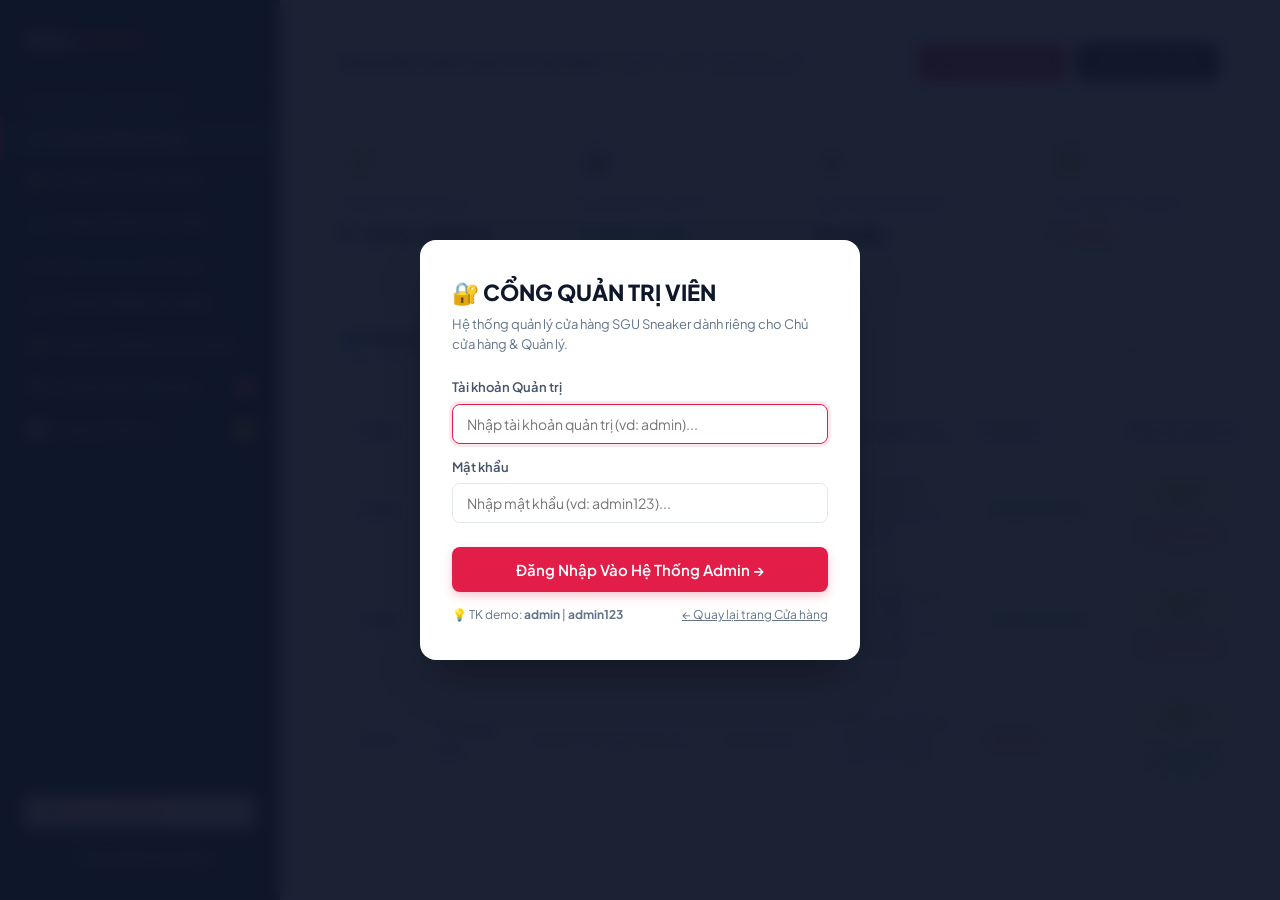
==== admin.html @ 07c2d57a "feat(category): add permanent delete category action and clean up test category data" ====
<!DOCTYPE html>
<html lang="vi">
<head>
    <meta charset="UTF-8">
    <meta name="viewport" content="width=device-width, initial-scale=1.0">
    <title>Admin SGU SNEAKER - Hệ Thống Quản Trị Cửa Hàng Toàn Diện</title>
    <!-- Google Fonts -->
    <link rel="preconnect" href="https://fonts.googleapis.com">
    <link rel="preconnect" href="https://fonts.gstatic.com" crossorigin>
    <link href="https://fonts.googleapis.com/css2?family=Plus+Jakarta+Sans:wght@400;500;600;700;800&display=swap" rel="stylesheet">
    <!-- STYLESHEETS DÙNG CHUNG & QUẢN TRỊ ADMIN -->
    <link rel="stylesheet" href="./assets/css/common.css">
    <link rel="stylesheet" href="./assets/css/admin.css">
</head>
<body>

    <div id="toast-container"></div>

    <!-- =========================================================
         MỤC I.1: TRANG ĐĂNG NHẬP ADMIN (KHÔNG DÙNG CHUNG VỚI KHÁCH)
         ========================================================= -->
    <div id="admin-login-screen">
        <div class="login-card">
            <h2>🔐 CỔNG QUẢN TRỊ VIÊN</h2>
            <p>Hệ thống quản lý cửa hàng SGU Sneaker dành riêng cho Chủ cửa hàng & Quản lý.</p>
            <div class="form-group">
                <label for="admin-user">Tài khoản Quản trị</label>
                <input type="text" id="admin-user" class="form-control" placeholder="Nhập tài khoản quản trị (vd: admin)..." autocomplete="username" onkeydown="if(event.key==='Enter') document.getElementById('admin-pass').focus()">
            </div>
            <div class="form-group">
                <label for="admin-pass">Mật khẩu</label>
                <input type="password" id="admin-pass" class="form-control" placeholder="Nhập mật khẩu (vd: admin123)..." autocomplete="current-password" onkeydown="if(event.key==='Enter') loginAdmin()">
            </div>
            <button class="btn btn-primary" style="width: 100%; padding: 13px; font-size: 15px; margin-top: 10px;" onclick="loginAdmin()">
                Đăng Nhập Vào Hệ Thống Admin →
            </button>
            <div style="margin-top: 14px; display: flex; justify-content: space-between; align-items: center; font-size: 12px; color: var(--gray);">
                <span>💡 TK demo: <strong>admin</strong> | <strong>admin123</strong></span>
                <a href="index.html" style="color: var(--gray); text-decoration: underline;">← Quay lại trang Cửa hàng</a>
            </div>
        </div>
    </div>

    <!-- BỐ CỤC CHÍNH DASHBOARD ADMIN -->
    <div class="admin-layout">
        <!-- SIDEBAR MENU: ĐẦY ĐỦ 7 CHỨC NĂNG QUẢN TRỊ -->
        <aside class="sidebar">
            <div>
                <div class="brand">SGU<span>ADMIN</span></div>

                <div class="menu-group-title">Danh Mục & Người Dùng</div>
                <div class="menu-item active" id="nav-users" onclick="switchAdminTab('tab-users', this)">
                    👥 1. Quản lý Khách hàng
                </div>
                <div class="menu-item" id="nav-cats" onclick="switchAdminTab('tab-cats', this)">
                    📂 2. Quản lý Loại sản phẩm
                </div>
                <div class="menu-item" id="nav-prods" onclick="switchAdminTab('tab-prods', this)">
                    👟 3. Quản lý Danh mục Giày
                </div>

                <div class="menu-group-title">Vận Hành, Kho & Đơn Hàng</div>
                <div class="menu-item" id="nav-imports" onclick="switchAdminTab('tab-imports', this)">
                    📥 4. Quản lý Nhập sản phẩm
                </div>
                <div class="menu-item" id="nav-pricing" onclick="switchAdminTab('tab-pricing', this)">
                    💰 5. Quản lý Giá bán & Lợi nhuận
                </div>
                <div class="menu-item" id="nav-orders" onclick="switchAdminTab('tab-orders', this)">
                    <span>📦 6. Quản lý Đơn đặt hàng</span>
                    <span class="sidebar-badge danger" id="sidebar-order-count">3</span>
                </div>
                <div class="menu-item" id="nav-inventory" onclick="switchAdminTab('tab-inventory', this)">
                    <span>📊 7. Quản lý Tồn kho</span>
                    <span class="sidebar-badge warning" id="sidebar-alert-count">2</span>
                </div>
            </div>

            <div style="padding: 0 24px;">
                <button class="btn btn-danger" style="width: 100%; margin-bottom: 10px;" onclick="logoutAdmin()">🚪 Đăng xuất Admin</button>
                <a href="index.html" class="btn btn-dark" style="display:block; text-align:center;">🌐 Xem Web Cửa Hàng</a>
            </div>
        </aside>

        <!-- MAIN CONTENT -->
        <main class="main-content">
            <div class="top-bar">
                <div>
                    <strong>Bảng điều khiển Quản trị Toàn diện</strong> | Quản trị viên: <span style="color: var(--primary); font-weight: 700;">Admin SGU</span>
                </div>
                <div style="display:flex; gap:10px;">
                    <a href="index.html" class="btn btn-primary">🛒 Trang Bán Hàng</a>
                    <button class="btn btn-dark" onclick="lockAdminScreen()">
                        🔒 Khóa màn hình
                    </button>
                </div>
            </div>

            <!-- BỘ THẺ KPI THỐNG KÊ NHANH (METRIC CARDS) - ĐỈNH CAO UI/UX ADMIN -->
            <div class="kpi-grid">
                <div class="kpi-card" onclick="switchAdminTab('tab-orders', document.getElementById('nav-orders'))" title="Bấm để xem danh sách Đơn đặt hàng">
                    <div class="kpi-icon revenue">💰</div>
                    <div class="kpi-title">Doanh Thu Dự Kiến</div>
                    <div class="kpi-val" id="kpi-revenue">42.500.000 ₫</div>
                </div>

                <div class="kpi-card" onclick="switchAdminTab('tab-orders', document.getElementById('nav-orders'))" title="Bấm để xem các đơn mới cần xử lý">
                    <div class="kpi-icon orders">📦</div>
                    <div class="kpi-title">Đơn Hàng Cần Xử Lý</div>
                    <div class="kpi-val" id="kpi-pending-orders" style="color:var(--info);">3 đơn mới</div>
                </div>

                <div class="kpi-card" onclick="switchAdminTab('tab-prods', document.getElementById('nav-prods'))" title="Bấm để xem danh mục sản phẩm">
                    <div class="kpi-icon products">👟</div>
                    <div class="kpi-title">Mẫu Giày Đang Bán</div>
                    <div class="kpi-val" id="kpi-total-prods">16 mẫu</div>
                </div>

                <div class="kpi-card" onclick="switchAdminTab('tab-inventory', document.getElementById('nav-inventory'))" title="Bấm để xem cảnh báo tồn kho">
                    <div class="kpi-icon alert">⚠️</div>
                    <div class="kpi-title">Cảnh Báo Tồn Kho</div>
                    <div class="kpi-val" id="kpi-low-stock" style="color:var(--danger);">2 mẫu</div>
                </div>
            </div>

            <!-- ================= MỤC I.2: QUẢN LÝ NGƯỜI DÙNG / KHÁCH HÀNG (0.75đ) ================= -->
            <div id="tab-users" class="admin-tab" style="display: block;">
                <div class="card-box">
                    <div class="card-header">
                        <div>
                            <h3>👥 Quản lý Người dùng / Khách hàng</h3>
                            <span style="font-size: 13px; color: var(--gray);">Hiển thị danh sách khách hàng, Reset mật khẩu và Khóa / Mở khóa tài khoản</span>
                        </div>
                        <div class="table-search-bar">
                            <input type="text" placeholder="🔍 Tìm tên, email, SĐT khách..." oninput="filterTableAsYouType(this, 'user-table-body')">
                        </div>
                    </div>
                    <table>
                        <thead>
                            <tr>
                                <th>Mã KH</th>
                                <th>Họ và tên</th>
                                <th>Email / Tài khoản</th>
                                <th>Số điện thoại</th>
                                <th>Địa chỉ giao hàng</th>
                                <th>Trạng thái</th>
                                <th>Thao tác quản trị</th>
                            </tr>
                        </thead>
                        <tbody id="user-table-body">
                            <tr>
                                <td><strong>KH001</strong></td>
                                <td><strong>Nguyễn Văn A</strong></td>
                                <td>nguyenvana@gmail.com</td>
                                <td>0909123456</td>
                                <td>273 An Dương Vương, Q.5, TP.HCM</td>
                                <td><span class="badge badge-active" id="badge-kh1">Đang hoạt động</span></td>
                                <td>
                                    <button class="btn btn-warning" onclick="resetUserPassword('Nguyễn Văn A')">🔑 Reset Pass</button>
                                    <button class="btn btn-danger" id="btn-lock-kh1" onclick="toggleLock('kh1', 'Nguyễn Văn A')">🔒 Khóa TK</button>
                                </td>
                            </tr>
                            <tr>
                                <td><strong>KH002</strong></td>
                                <td><strong>Trần Thị Bích</strong></td>
                                <td>tranthibich@gmail.com</td>
                                <td>0918222333</td>
                                <td>120 Nguyễn Huệ, Q.1, TP.HCM</td>
                                <td><span class="badge badge-active" id="badge-kh2">Đang hoạt động</span></td>
                                <td>
                                    <button class="btn btn-warning" onclick="resetUserPassword('Trần Thị Bích')">🔑 Reset Pass</button>
                                    <button class="btn btn-danger" id="btn-lock-kh2" onclick="toggleLock('kh2', 'Trần Thị Bích')">🔒 Khóa TK</button>
                                </td>
                            </tr>
                            <tr>
                                <td><strong>KH003</strong></td>
                                <td><strong>Lê Hoàng Nam</strong></td>
                                <td>lehoangnam@gmail.com</td>
                                <td>0987654321</td>
                                <td>45 Lê Lợi, Q.Gò Vấp, TP.HCM</td>
                                <td><span class="badge badge-locked" id="badge-kh3">Đã khóa</span></td>
                                <td>
                                    <button class="btn btn-warning" onclick="resetUserPassword('Lê Hoàng Nam')">🔑 Reset Pass</button>
                                    <button class="btn btn-success" id="btn-lock-kh3" onclick="toggleLock('kh3', 'Lê Hoàng Nam')">🔓 Mở khóa TK</button>
                                </td>
                            </tr>
                        </tbody>
                    </table>
                </div>
            </div>

            <!-- ================= MỤC I.3: QUẢN LÝ LOẠI SẢN PHẨM (0.5đ) ================= -->
            <div id="tab-cats" class="admin-tab" style="display: none;">
                <div class="card-box">
                    <div class="card-header">
                        <h3>📂 Quản lý Loại sản phẩm (Thêm, Sửa, Xóa / Ẩn)</h3>
                    </div>

                    <div style="display: grid; grid-template-columns: 1fr 2fr auto; gap: 14px; background: #f8fafc; padding: 18px; border-radius: var(--radius-sm); margin-bottom: 24px; align-items: end;">
                        <div>
                            <label style="font-size: 13px; font-weight: 600;">Mã loại giày *</label>
                            <input type="text" id="cat-code" class="form-control" placeholder="Nhập mã loại...">
                        </div>
                        <div>
                            <label style="font-size: 13px; font-weight: 600;">Tên loại giày *</label>
                            <input type="text" id="cat-name" class="form-control" placeholder="Nhập tên loại sản phẩm...">
                        </div>
                        <div style="display: flex; gap: 8px;">
                            <button id="btn-save-cat" class="btn btn-primary" style="padding: 11px 22px;" onclick="saveCategory()">+ Lưu Loại Giày</button>
                            <button id="btn-cancel-cat" class="btn btn-danger" style="padding: 11px 16px; display: none;" onclick="cancelCategoryEdit()">Hủy</button>
                        </div>
                    </div>

                    <div style="margin-bottom: 14px;">
                        <input type="text" placeholder="🔍 Tìm kiếm loại giày..." oninput="filterTableAsYouType(this, 'cat-table-body')" class="form-control" style="max-width: 320px;">
                    </div>

                    <table>
                        <thead>
                            <tr>
                                <th>Mã loại</th>
                                <th>Tên loại giày</th>
                                <th>Số lượng mẫu</th>
                                <th>Trạng thái</th>
                                <th>Hành động</th>
                            </tr>
                        </thead>
                        <tbody id="cat-table-body">
                            <tr>
                                <td><strong>LOAI01</strong></td>
                                <td class="cat-name">Giày Sneaker</td>
                                <td>4 sản phẩm</td>
                                <td><span class="badge badge-active">Đang hiển thị</span></td>
                                <td>
                                    <button class="btn btn-warning" onclick="editCategory('LOAI01', 'Giày Sneaker')">✏️ Sửa</button>
                                    <button class="btn btn-outline" onclick="toggleHideCategory('LOAI01')">👁️ Ẩn</button>
                                    <button class="btn btn-danger" onclick="deleteCategory('LOAI01')">🗑️ Xóa</button>
                                </td>
                            </tr>
                            <tr>
                                <td><strong>LOAI02</strong></td>
                                <td class="cat-name">Giày Chạy Bộ</td>
                                <td>4 sản phẩm</td>
                                <td><span class="badge badge-active">Đang hiển thị</span></td>
                                <td>
                                    <button class="btn btn-warning" onclick="editCategory('LOAI02', 'Giày Chạy Bộ')">✏️ Sửa</button>
                                    <button class="btn btn-outline" onclick="toggleHideCategory('LOAI02')">👁️ Ẩn</button>
                                    <button class="btn btn-danger" onclick="deleteCategory('LOAI02')">🗑️ Xóa</button>
                                </td>
                            </tr>
                            <tr>
                                <td><strong>LOAI03</strong></td>
                                <td class="cat-name">Giày Đá Bóng</td>
                                <td>2 sản phẩm</td>
                                <td><span class="badge badge-active">Đang hiển thị</span></td>
                                <td>
                                    <button class="btn btn-warning" onclick="editCategory('LOAI03', 'Giày Đá Bóng')">✏️ Sửa</button>
                                    <button class="btn btn-outline" onclick="toggleHideCategory('LOAI03')">👁️ Ẩn</button>
                                    <button class="btn btn-danger" onclick="deleteCategory('LOAI03')">🗑️ Xóa</button>
                                </td>
                            </tr>
                            <tr>
                                <td><strong>LOAI04</strong></td>
                                <td class="cat-name">Giày Tây Nam</td>
                                <td>2 sản phẩm</td>
                                <td><span class="badge badge-active">Đang hiển thị</span></td>
                                <td>
                                    <button class="btn btn-warning" onclick="editCategory('LOAI04', 'Giày Tây Nam')">✏️ Sửa</button>
                                    <button class="btn btn-outline" onclick="toggleHideCategory('LOAI04')">👁️ Ẩn</button>
                                    <button class="btn btn-danger" onclick="deleteCategory('LOAI04')">🗑️ Xóa</button>
                                </td>
                            </tr>
                        </tbody>
                    </table>
                </div>
            </div>

            <!-- ================= MỤC I.4: QUẢN LÝ DANH MỤC SẢN PHẨM (0.75đ) ================= -->
            <div id="tab-prods" class="admin-tab" style="display: none;">
                <div class="card-box">
                    <div class="card-header">
                        <div>
                            <h3>👟 Quản lý Danh mục Sản phẩm Giày</h3>
                            <span style="font-size: 13px; color: var(--gray);">Thêm mới, sửa thông tin và ẩn/hiện sản phẩm khỏi web khách hàng</span>
                        </div>
                        <div style="display:flex; gap:12px; align-items:center;">
                            <div class="table-search-bar">
                                <input type="text" placeholder="🔍 Tìm tên, mã giày, loại..." oninput="filterTableAsYouType(this, 'prod-table-body')">
                            </div>
                            <button class="btn btn-primary" onclick="openAddProductModal()">+ Thêm sản phẩm giày mới</button>
                        </div>
                    </div>

                    <table>
                        <thead>
                            <tr>
                                <th>Hình</th>
                                <th>Mã SP</th>
                                <th>Tên sản phẩm giày</th>
                                <th>Thương hiệu</th>
                                <th>Phân loại</th>
                                <th>Giá bán</th>
                                <th>Trạng thái</th>
                                <th style="width: 200px; text-align: center;">Thao tác quản trị</th>
                            </tr>
                        </thead>
                        <tbody id="prod-table-body">
                            <tr>
                                <td><img src="./assets/images/products/sp001.jpg" class="thumb" alt="Shoe"></td>
                                <td><strong>SP001</strong></td>
                                <td><strong>Nike Air Max Red 2025</strong></td>
                                <td><span class="badge" style="background:#e0e7ff; color:#3730a3; font-weight:700;">Nike</span></td>
                                <td>Giày Sneaker</td>
                                <td><strong style="color:var(--primary); font-size:14px;">2.450.000 ₫</strong></td>
                                <td><span class="badge badge-active">Đang bán</span></td>
                                <td>
                                    <button class="btn btn-warning" onclick="openEditProductModal('SP001')">✏️ Sửa</button>
                                    <button class="btn btn-danger" onclick="toggleHideProduct('SP001')">🗑️ Xóa / Ẩn</button>
                                </td>
                            </tr>
                            <tr>
                                <td><img src="./assets/images/products/sp002.jpg" class="thumb" alt="Shoe"></td>
                                <td><strong>SP002</strong></td>
                                <td><strong>Adidas Ultraboost Light Pro</strong></td>
                                <td>Giày Chạy Bộ</td>
                                <td>Đế Boost hoàn trả năng lượng, bọt siêu nhẹ bền bỉ.</td>
                                <td><span class="badge badge-active">Đang bán</span></td>
                                <td>
                                    <button class="btn btn-warning" onclick="openEditProductModal('SP002')">✏️ Sửa</button>
                                    <button class="btn btn-danger" onclick="toggleHideProduct('SP002')">🗑️ Xóa / Ẩn</button>
                                </td>
                            </tr>
                            <tr>
                                <td><img src="./assets/images/products/sp003.jpg" class="thumb" alt="Shoe"></td>
                                <td><strong>SP003</strong></td>
                                <td><strong>Air Jordan 1 Retro High</strong></td>
                                <td>Giày Sneaker</td>
                                <td>Chất liệu da thật cao cấp, cổ cao tôn dáng thời trang đường phố.</td>
                                <td><span class="badge badge-active">Đang bán</span></td>
                                <td>
                                    <button class="btn btn-warning" onclick="openEditProductModal('SP003')">✏️ Sửa</button>
                                    <button class="btn btn-danger" onclick="toggleHideProduct('SP003')">🗑️ Xóa / Ẩn</button>
                                </td>
                            </tr>
                        </tbody>
                    </table>
                </div>
            </div>

            <!-- ================= MỤC I.5: QUẢN LÝ NHẬP SẢN PHẨM (0.75đ) ================= -->
            <div id="tab-imports" class="admin-tab" style="display: none;">
                <div class="card-box">
                    <div class="card-header">
                        <div>
                            <h3>📥 Quản lý Phiếu Nhập Hàng (Không quản lý Nhà cung cấp)</h3>
                            <span style="font-size: 13px; color: var(--gray);">Thêm, sửa và chỉ sửa phiếu nhập trước khi hoàn thành</span>
                        </div>
                        <button class="btn btn-primary" onclick="openImportModal('new')">+ Thêm phiếu nhập mới</button>
                    </div>

                    <div class="filter-bar">
                        <div>
                            <label style="font-size:12px; font-weight:700; display:block; margin-bottom:4px;">Tìm mã phiếu hoặc sản phẩm</label>
                            <input type="text" id="import-filter-keyword" class="form-control" placeholder="Tìm theo mã phiếu hoặc tên giày..." oninput="filterAdminImports()">
                        </div>
                        <div>
                            <label style="font-size:12px; font-weight:700; display:block; margin-bottom:4px;">Ngày lập phiếu</label>
                            <input type="date" id="import-filter-date" class="form-control" onchange="filterAdminImports()">
                        </div>
                        <div style="display: flex; gap: 8px;">
                            <button class="btn btn-dark" onclick="filterAdminImports()">🔍 Lọc phiếu</button>
                            <button class="btn btn-outline" onclick="resetAdminImportFilters()">🔄 Đặt lại</button>
                        </div>
                    </div>

                    <table>
                        <thead>
                            <tr>
                                <th>Mã phiếu</th>
                                <th>Ngày nhập</th>
                                <th>Chi tiết sản phẩm (Số lượng & Giá nhập)</th>
                                <th>Tổng giá trị</th>
                                <th>Trạng thái</th>
                                <th>Thao tác quản trị</th>
                            </tr>
                        </thead>
                        <tbody id="imports-table-body">
                            <tr>
                                <td colspan="6" style="text-align:center; padding:35px; color:var(--gray);">
                                    Chưa có phiếu nhập hàng nào. Bấm <strong>"+ Thêm phiếu nhập mới"</strong> để tạo phiếu nhập kho.
                                </td>
                            </tr>
                        </tbody>
                    </table>
                </div>
            </div>

            <!-- ================= MỤC I.6: QUẢN LÝ GIÁ BÁN & LỢI NHUẬN (0.50đ) ================= -->
            <div id="tab-pricing" class="admin-tab" style="display: none;">
                <div class="card-box">
                    <div class="card-header">
                        <div>
                            <h3>💰 Quản lý Giá Bán & Thiết Lập Tỉ Lệ % Lợi Nhuận</h3>
                            <span style="font-size: 13px; color: var(--gray);">Giá bán tự động cập nhật = Giá vốn * (1 + % Lợi nhuận)</span>
                        </div>
                    </div>

                    <div class="filter-bar">
                        <div>
                            <label style="font-size:12px; font-weight:700; display:block; margin-bottom:4px;">Áp dụng cho Phân loại</label>
                            <select class="form-control" id="bulk-cat-select">
                                <option>Giày Sneaker</option>
                                <option>Giày Chạy Bộ</option>
                                <option>Giày Đá Bóng</option>
                                <option>Giày Tây Nam</option>
                            </select>
                        </div>
                        <div>
                            <label style="font-size:12px; font-weight:700; display:block; margin-bottom:4px;">% Lợi nhuận mới</label>
                            <input type="number" id="bulk-percent-input" class="form-control" value="35" style="width:120px;">
                        </div>
                        <button class="btn btn-primary" onclick="applyBulkProfit()">Áp Dụng Cho Toàn Loại</button>
                    </div>

                    <div style="margin-bottom: 14px;">
                        <input type="text" placeholder="🔍 Tìm kiếm sản phẩm định giá..." oninput="filterTableAsYouType(this, 'pricing-table-body')" class="form-control" style="max-width: 320px;">
                    </div>

                    <table>
                        <thead>
                            <tr>
                                <th>Mã SP</th>
                                <th>Tên sản phẩm giày</th>
                                <th>Phân loại</th>
                                <th>Giá vốn (Giá nhập)</th>
                                <th>Tỉ lệ % Lợi nhuận</th>
                                <th>Giá bán ra (Tự động tính)</th>
                                <th>Cập nhật</th>
                            </tr>
                        </thead>
                        <tbody id="pricing-table-body">
                            <tr>
                                <td><strong>SP001</strong></td>
                                <td><strong>Nike Air Max Red 2025</strong></td>
                                <td>Giày Sneaker</td>
                                <td>1.800.000 ₫</td>
                                <td><input type="number" class="form-control" value="36" style="width:85px; display:inline-block;" oninput="calcPrice(this, 1800000, 'sell-1')"> %</td>
                                <td><strong style="color:var(--primary); font-size:16px;" id="sell-1">2.448.000 ₫</strong></td>
                                <td><button class="btn btn-primary" onclick="showToast('Đã lưu giá bán mới cho SP001!', 'success')">Lưu</button></td>
                            </tr>
                            <tr>
                                <td><strong>SP002</strong></td>
                                <td><strong>Adidas Ultraboost Light Pro</strong></td>
                                <td>Giày Chạy Bộ</td>
                                <td>1.400.000 ₫</td>
                                <td><input type="number" class="form-control" value="35" style="width:85px; display:inline-block;" oninput="calcPrice(this, 1400000, 'sell-2')"> %</td>
                                <td><strong style="color:var(--primary); font-size:16px;" id="sell-2">1.890.000 ₫</strong></td>
                                <td><button class="btn btn-primary" onclick="showToast('Đã lưu giá bán mới cho SP002!', 'success')">Lưu</button></td>
                            </tr>
                            <tr>
                                <td><strong>SP003</strong></td>
                                <td><strong>Air Jordan 1 Retro High</strong></td>
                                <td>Giày Sneaker</td>
                                <td>2.400.000 ₫</td>
                                <td><input type="number" class="form-control" value="33" style="width:85px; display:inline-block;" oninput="calcPrice(this, 2400000, 'sell-3')"> %</td>
                                <td><strong style="color:var(--primary); font-size:16px;" id="sell-3">3.192.000 ₫</strong></td>
                                <td><button class="btn btn-primary" onclick="showToast('Đã lưu giá bán mới cho SP003!', 'success')">Lưu</button></td>
                            </tr>
                        </tbody>
                    </table>
                </div>
            </div>

            <!-- ================= MỤC I.7: QUẢN LÝ ĐƠN ĐẶT HÀNG (0.50đ) ================= -->
            <div id="tab-orders" class="admin-tab" style="display: none;">
                <div class="card-box">
                    <div class="card-header">
                        <div>
                            <h3>📦 Quản lý & Cập Nhật Tình Trạng Đơn Đặt Hàng</h3>
                            <span style="font-size: 13px; color: var(--gray);">Đồng bộ đơn hàng từ giỏ hàng của khách (Mới đặt, Đã xử lý, Đã giao, Hủy)</span>
                        </div>
                    </div>

                    <div class="filter-bar">
                        <div>
                            <label style="font-size:12px; font-weight:700; display:block; margin-bottom:4px;">Tìm mã đơn / Khách hàng</label>
                            <input type="text" id="order-filter-keyword" class="form-control" placeholder="Tìm theo mã đơn hoặc tên khách..." oninput="filterAdminOrders()">
                        </div>
                        <div>
                            <label style="font-size:12px; font-weight:700; display:block; margin-bottom:4px;">Từ ngày đặt</label>
                            <input type="date" id="order-filter-from" class="form-control" onchange="filterAdminOrders()">
                        </div>
                        <div>
                            <label style="font-size:12px; font-weight:700; display:block; margin-bottom:4px;">Đến ngày đặt</label>
                            <input type="date" id="order-filter-to" class="form-control" onchange="filterAdminOrders()">
                        </div>
                        <div>
                            <label style="font-size:12px; font-weight:700; display:block; margin-bottom:4px;">Tình trạng đơn</label>
                            <select class="form-control" id="order-filter-status" onchange="filterAdminOrders()">
                                <option value="ALL">-- Tất cả tình trạng --</option>
                                <option value="Mới đặt">Mới đặt</option>
                                <option value="Đã xử lý">Đã xử lý</option>
                                <option value="Đã giao">Đã giao</option>
                                <option value="Hủy">Hủy</option>
                            </select>
                        </div>
                        <div style="display: flex; gap: 8px;">
                            <button class="btn btn-dark" onclick="filterAdminOrders()">🔍 Lọc đơn hàng</button>
                            <button class="btn btn-outline" onclick="resetAdminOrderFilters()">🔄 Đặt lại</button>
                        </div>
                    </div>

                    <table>
                        <thead>
                            <tr>
                                <th>Mã đơn</th>
                                <th>Khách hàng</th>
                                <th>Ngày đặt</th>
                                <th>Tổng tiền</th>
                                <th>Tình trạng hiện tại</th>
                                <th>Cập nhật trạng thái & Chi tiết</th>
                            </tr>
                        </thead>
                        <tbody id="admin-orders-table">
                            <!-- JS tự render từ LocalStorage -->
                        </tbody>
                    </table>
                </div>
            </div>

            <!-- ================= MỤC I.8: QUẢN LÝ TỒN KHO & CẢNH BÁO (0.75đ) ================= -->
            <div id="tab-inventory" class="admin-tab" style="display: none;">
                <!-- CẢNH BÁO SẮP HẾT HÀNG (Mục I.8) -->
                <div style="background: #fff1f2; border: 1.5px solid #fda4af; color: #9f1239; padding: 18px 24px; border-radius: 12px; margin-bottom: 24px;">
                    <div style="display: flex; align-items: center; gap: 10px; font-weight: 800; font-size: 15px;">
                        <span>⚠️ CẢNH BÁO TỒN KHO: CÓ SẢN PHẨM SẮP HẾT HÀNG (&lt; 5 ĐÔI)</span>
                    </div>
                    <p style="font-size: 13.5px; margin-top: 6px; line-height: 1.5;">
                        • <strong>SP003 - Air Jordan 1 Retro High</strong> hiện chỉ còn <strong>2 đôi</strong> trong kho!<br>
                        • <strong>SP004 - Nike Mercurial Vapor 15</strong> hiện chỉ còn <strong>3 đôi</strong> trong kho!<br>
                        👉 <em>Vui lòng lập thêm phiếu nhập hàng mới ở mục <strong>Quản lý nhập sản phẩm</strong> để đảm bảo nguồn cung.</em>
                    </p>
                    <div style="margin-top: 14px; display: flex; gap: 12px; flex-wrap: wrap;">
                        <button class="btn btn-danger" style="background:#b91c1c; color:#fff;" onclick="quickImportProduct('SP003 - Air Jordan 1 Retro High', 15)">
                            ⚡ Lập phiếu nhập nhanh cho SP003 (+15 đôi)
                        </button>
                        <button class="btn btn-warning" onclick="quickImportProduct('SP004 - Nike Mercurial Vapor 15', 10)">
                            ⚡ Lập phiếu nhập nhanh cho SP004 (+10 đôi)
                        </button>
                    </div>
                </div>

                <div class="card-box">
                    <div class="card-header">
                        <div>
                            <h3>📊 Báo Cáo Tra Cứu Nhập – Xuất – Tồn Kho</h3>
                            <span style="font-size: 13px; color: var(--gray);">Theo dõi biến động xuất nhập tồn của từng mẫu giày theo thời gian</span>
                        </div>
                    </div>

                    <div class="filter-bar">
                        <div>
                            <label style="font-size:12px; font-weight:700; display:block; margin-bottom:4px;">Chọn loại giày</label>
                            <select class="form-control" id="inventory-filter-cat" onchange="filterAdminInventory()">
                                <option value="ALL">-- Tất cả phân loại --</option>
                                <option value="Giày Sneaker">Giày Sneaker</option>
                                <option value="Giày Chạy Bộ">Giày Chạy Bộ</option>
                                <option value="Giày Đá Bóng">Giày Đá Bóng</option>
                                <option value="Giày Tây Nam">Giày Tây Nam</option>
                            </select>
                        </div>
                        <div>
                            <label style="font-size:12px; font-weight:700; display:block; margin-bottom:4px;">Tình trạng tồn</label>
                            <select class="form-control" id="inventory-filter-status" onchange="filterAdminInventory()">
                                <option value="ALL">-- Tất cả tình trạng --</option>
                                <option value="critical">⚠️ Nguy cấp (&lt; 5 đôi)</option>
                                <option value="normal">✅ Đủ hàng (≥ 5 đôi)</option>
                            </select>
                        </div>
                        <div style="display: flex; gap: 8px;">
                            <button class="btn btn-dark" onclick="filterAdminInventory()">🔍 Lọc kho</button>
                            <button class="btn btn-outline" onclick="resetAdminInventoryFilters()">🔄 Đặt lại</button>
                            <button class="btn btn-primary" onclick="exportInventoryReport()">📥 Xuất Báo Cáo CSV</button>
                        </div>
                    </div>

                    <div style="margin-bottom: 14px;">
                        <input type="text" id="inventory-filter-keyword" placeholder="🔍 Tìm kiếm sản phẩm trong kho..." oninput="filterAdminInventory()" class="form-control" style="max-width: 320px;">
                    </div>

                    <table>
                        <thead>
                            <tr>
                                <th>Mã SP</th>
                                <th>Tên sản phẩm giày</th>
                                <th>Phân loại</th>
                                <th>Tồn đầu</th>
                                <th>Nhập (+)</th>
                                <th>Xuất (-)</th>
                                <th>Tồn tổng</th>
                                <th style="min-width: 220px;">Tồn theo từng Size</th>
                                <th>Tình trạng & Thao tác</th>
                            </tr>
                        </thead>
                        <tbody id="inventory-table-body">
                            <tr>
                                <td><strong>SP001</strong></td>
                                <td><strong>Nike Air Max Red 2025</strong></td>
                                <td>Giày Sneaker</td>
                                <td>10</td>
                                <td style="color:#10b981; font-weight:700;">+15</td>
                                <td style="color:#e11d48; font-weight:700;">-7</td>
                                <td><strong>18 đôi</strong></td>
                                <td><span class="badge badge-done">Đủ hàng</span></td>
                            </tr>
                            <tr>
                                <td><strong>SP002</strong></td>
                                <td><strong>Adidas Ultraboost Light Pro</strong></td>
                                <td>Giày Chạy Bộ</td>
                                <td>8</td>
                                <td style="color:#10b981; font-weight:700;">+15</td>
                                <td style="color:#e11d48; font-weight:700;">-9</td>
                                <td><strong>14 đôi</strong></td>
                                <td><span class="badge badge-done">Đủ hàng</span></td>
                            </tr>
                            <tr style="background: #fff1f2;">
                                <td><strong>SP003</strong></td>
                                <td><strong>Air Jordan 1 Retro High</strong></td>
                                <td>Giày Sneaker</td>
                                <td>5</td>
                                <td style="color:#10b981; font-weight:700;">+0</td>
                                <td style="color:#e11d48; font-weight:700;">-3</td>
                                <td><strong style="color:var(--primary); font-size:16px;">2 đôi</strong></td>
                                <td><span class="badge badge-danger">⚠️ Sắp hết hàng</span></td>
                            </tr>
                            <tr style="background: #fff1f2;">
                                <td><strong>SP004</strong></td>
                                <td><strong>Nike Mercurial Vapor 15</strong></td>
                                <td>Giày Đá Bóng</td>
                                <td>6</td>
                                <td style="color:#10b981; font-weight:700;">+0</td>
                                <td style="color:#e11d48; font-weight:700;">-3</td>
                                <td><strong style="color:var(--primary); font-size:16px;">3 đôi</strong></td>
                                <td><span class="badge badge-danger">⚠️ Sắp hết hàng</span></td>
                            </tr>
                        </tbody>
                    </table>
                </div>
            </div>
        </main>
    </div>

    <!-- MODAL THÊM / SỬA SẢN PHẨM GIÀY (Mục I.4) -->
    <div class="modal-overlay" id="modal-product">
        <div class="modal-box">
            <h3 id="modal-prod-title" style="margin-bottom: 18px; font-weight: 800;">Thêm sản phẩm giày mới</h3>
            <div style="display: grid; grid-template-columns: 1fr 1fr; gap: 14px;">
                <div class="form-group">
                    <label>Loại sản phẩm giày *</label>
                    <select id="prod-cat" class="form-control">
                        <option value="Giày Sneaker">Giày Sneaker</option>
                        <option value="Giày Chạy Bộ">Giày Chạy Bộ</option>
                        <option value="Giày Đá Bóng">Giày Đá Bóng</option>
                        <option value="Giày Tây Nam">Giày Tây Nam</option>
                    </select>
                </div>
                <div class="form-group">
                    <label>Thương hiệu giày (Brand) *</label>
                    <select id="prod-brand" class="form-control" onchange="handleBrandSelectChange(this.value)">
                        <option value="Nike">Nike</option>
                        <option value="Adidas">Adidas</option>
                        <option value="Jordan">Jordan</option>
                        <option value="Puma">Puma</option>
                        <option value="Clarks">Clarks</option>
                        <option value="Converse">Converse</option>
                        <option value="custom">+ Thêm thương hiệu khác...</option>
                    </select>
                    <input type="text" id="prod-brand-custom" class="form-control" placeholder="Nhập tên thương hiệu khác..." style="display: none; margin-top: 8px;">
                </div>
            </div>

            <div style="display: grid; grid-template-columns: 1fr 2fr; gap: 14px;">
                <div class="form-group">
                    <label>Mã sản phẩm *</label>
                    <input type="text" id="prod-code" class="form-control" placeholder="Ví dụ: SP013">
                </div>
                <div class="form-group">
                    <label>Tên sản phẩm giày *</label>
                    <input type="text" id="prod-name" class="form-control" placeholder="Nhập tên sản phẩm giày...">
                </div>
            </div>

            <!-- THIẾT LẬP GIÁ VỐN SẢN PHẨM (MỤC I.4 & I.6) -->
            <div class="form-group" style="background: #f8fafc; border: 1.5px solid var(--border); border-radius: 8px; padding: 14px; margin-bottom: 16px;">
                <label style="display: flex; justify-content: space-between; align-items: center; font-weight: 700; margin-bottom: 6px;">
                    <span>📥 Giá vốn sản phẩm (VNĐ) *</span>
                    <span id="prod-costprice-preview" style="font-size: 13px; font-weight: 700; color: #166534;">1.500.000 ₫</span>
                </label>
                <input type="number" id="prod-cost-price" class="form-control" placeholder="Ví dụ: 1500000" min="0" step="50000" value="1500000" oninput="updateProductCostPricePreview(this.value)">
            </div>
            <div class="form-group">
                <label style="display: flex; justify-content: space-between; align-items: center;">
                    <span>Hình ảnh sản phẩm *</span>
                    <span style="font-size: 11.5px; font-weight: 500; color: var(--gray);">Tải từ máy tính, chọn ảnh mẫu hoặc dán URL</span>
                </label>

                <!-- TOOLBAR TIỆN ÍCH CHỌN ẢNH -->
                <div class="image-picker-toolbar" style="margin-bottom: 8px;">
                    <button type="button" class="btn-picker-tool" onclick="document.getElementById('file-upload-input').click()">
                        📁 Tải ảnh từ máy tính
                    </button>
                    <button type="button" class="btn-picker-tool" onclick="toggleSampleGallery()">
                        🖼️ Chọn từ kho ảnh mẫu (12 mẫu)
                    </button>
                    <input type="file" id="file-upload-input" accept="image/*" style="display: none;" onchange="handleProductFileUpload(event)">
                </div>

                <!-- BẢNG CHỌN ẢNH MẪU CÓ SẴN (COLLAPSIBLE) -->
                <div id="sample-gallery-card" class="preset-gallery-card" style="display: none; margin-bottom: 10px;">
                    <div class="preset-gallery-title">
                        <span>Kho ảnh giày có sẵn trong cửa hàng (Click để chọn ngay):</span>
                        <button type="button" style="background:none; border:none; color:var(--gray); cursor:pointer; font-size:14px; font-weight:700;" onclick="toggleSampleGallery()">✕ Đóng</button>
                    </div>
                    <div class="preset-gallery-grid" id="preset-gallery-items">
                        <!-- JS render 12 thumbnails -->
                    </div>
                </div>

                <!-- ĐƯỜNG DẪN VÀ PREVIEW BOX -->
                <div style="display: flex; gap: 12px; align-items: center;">
                    <div style="flex: 1;">
                        <input type="text" id="prod-img" class="form-control" placeholder="./assets/images/products/sp001.jpg hoặc link ảnh..." oninput="previewShoeImage(this.value)">
                        <div style="font-size: 11px; color: var(--gray); margin-top: 4px;">Hoặc kéo & thả file ảnh trực tiếp vào ô vuông bên phải.</div>
                    </div>
                    <div class="image-preview-large-box" id="box-preview-img" title="Click hoặc Kéo thả ảnh vào đây để tải" onclick="document.getElementById('file-upload-input').click()">
                        <img id="img-preview-thumb" src="" style="display: none;">
                        <span id="preview-placeholder" style="font-size: 11px; color: var(--gray); text-align: center; line-height: 1.2;">📁 Chọn<br>ảnh</span>
                    </div>
                </div>
            </div>

            <!-- QUẢN LÝ BỘ SƯU TẬP ẢNH GALLERY NHIỀU GÓC CHỤP -->
            <div class="form-group" style="background: #f8fafc; border: 1.5px solid var(--border); border-radius: 8px; padding: 14px;">
                <div style="display: flex; justify-content: space-between; align-items: center; margin-bottom: 8px;">
                    <div>
                        <label style="font-weight: 800; font-size: 13px; color: var(--secondary); margin-bottom: 2px; display: block;">
                            🖼️ Bộ sưu tập ảnh góc chụp (Gallery chi tiết)
                        </label>
                        <span style="font-size: 11.5px; color: var(--gray);">Các góc ảnh này hiển thị ở trang Chi tiết sản phẩm. Bấm ✕ để xóa ảnh không muốn.</span>
                    </div>
                    <div style="display: flex; gap: 6px;">
                        <button type="button" class="btn btn-outline" style="font-size: 11.5px; padding: 4px 10px; font-weight: 700;" onclick="document.getElementById('gallery-file-input').click()">
                            📁 + Tải thêm ảnh
                        </button>
                        <button type="button" class="btn btn-outline" style="font-size: 11.5px; padding: 4px 10px; font-weight: 700;" onclick="toggleGalleryPresetPicker()">
                            🖼️ + Chọn từ mẫu
                        </button>
                    </div>
                    <input type="file" id="gallery-file-input" accept="image/*" style="display: none;" onchange="handleGalleryFileUpload(event)">
                </div>

                <!-- BẢNG CHỌN MẪU ĐỂ THÊM VÀO GALLERY (COLLAPSIBLE) -->
                <div id="gallery-preset-picker-card" class="preset-gallery-card" style="display: none; margin-bottom: 10px;">
                    <div class="preset-gallery-title">
                        <span>Chọn ảnh để thêm vào bộ sưu tập:</span>
                        <button type="button" style="background:none; border:none; color:var(--gray); cursor:pointer; font-size:13px; font-weight:700;" onclick="toggleGalleryPresetPicker()">✕ Đóng</button>
                    </div>
                    <div class="preset-gallery-grid" id="gallery-preset-picker-items"></div>
                </div>

                <!-- DANH SÁCH ẢNH TRONG GALLERY HIỆN TẠI -->
                <div id="admin-gallery-strip" style="display: flex; gap: 10px; flex-wrap: wrap; align-items: center; min-height: 60px;">
                    <!-- JS render danh sách ảnh với nút xóa ✕ -->
                </div>
            </div>
            <div class="form-group">
                <label>Mô tả chi tiết sản phẩm</label>
                <textarea id="prod-desc" class="form-control" rows="3" placeholder="Chất liệu da, công nghệ đế đệm..."></textarea>
            </div>
            <div style="display: flex; justify-content: space-between; align-items: center; margin-top: 24px;">
                <button type="button" class="btn btn-danger" id="btn-modal-delete-prod" style="display: none;" onclick="deleteCurrentEditingProduct()">🗑️ Xóa Sản Phẩm Này</button>
                <div style="display: flex; gap: 12px; margin-left: auto;">
                    <button class="btn btn-dark" onclick="closeModal('modal-product')">Đóng</button>
                    <button class="btn btn-primary" onclick="saveProductModal()">💾 Lưu Sản Phẩm</button>
                </div>
            </div>
        </div>
    </div>

    <!-- MODAL THÊM / SỬA PHIẾU NHẬP HÀNG (MỤC I.5) -->
    <div class="modal-overlay" id="modal-import">
        <div class="modal-box" style="max-width: 620px;">
            <h3 id="modal-imp-title" style="margin-bottom: 16px; font-weight:800;">Thêm Phiếu Nhập Hàng</h3>
            <input type="hidden" id="imp-edit-id" value="">
            
            <div style="display: grid; grid-template-columns: 1fr 1fr; gap: 14px; margin-bottom: 14px;">
                <div>
                    <label style="font-size:13px; font-weight:600; display:block; margin-bottom:4px;">Ngày nhập hàng *</label>
                    <input type="date" id="imp-date" class="form-control" value="2025-10-24" style="width:100%;">
                </div>
                <div>
                    <label style="font-size:13px; font-weight:600; display:block; margin-bottom:4px;">Đơn giá nhập (VNĐ/đôi) *</label>
                    <input type="number" id="imp-price" class="form-control" value="1800000" min="0" step="50000" oninput="calculateImportTotals()">
                </div>
            </div>

            <div style="margin-bottom: 14px;">
                <label style="font-size:13px; font-weight:600; display:block; margin-bottom:4px;">Sản phẩm giày nhập kho *</label>
                <select class="form-control" id="imp-prod-select" onchange="onImportProductSelectChange()" style="width: 100%;">
                    <option value="SP001">SP001 - Nike Air Max Red 2025</option>
                </select>
            </div>

            <div style="margin-bottom: 16px;">
                <div style="display:flex; justify-content:space-between; align-items:center; margin-bottom:8px;">
                    <label style="font-size:13px; font-weight:700;">Phân bổ số lượng nhập theo từng Size giày:</label>
                    <button type="button" class="btn btn-outline" style="padding: 2px 8px; font-size: 11px;" onclick="distributeImportQtyEqually()">⚡ Chia đều 2 đôi/size</button>
                </div>
                <div id="import-size-inputs-grid" style="display: grid; grid-template-columns: repeat(3, 1fr); gap: 10px; background: #f8fafc; padding: 12px; border-radius: 8px; border: 1px solid var(--border);">
                    <!-- Dynamic size inputs for selected product -->
                </div>
            </div>

            <div style="display: grid; grid-template-columns: 1fr 1fr; gap: 12px; background: #fff7ed; border: 1px solid #fed7aa; padding: 12px 16px; border-radius: 8px; margin-top: 14px;">
                <div>
                    <span style="font-size: 12.5px; color: #9a3412;">Tổng số lượng nhập:</span>
                    <div id="import-total-qty-display" style="font-size: 18px; font-weight: 800; color: #c2410c;">0 đôi</div>
                    <input type="hidden" id="imp-qty" value="0">
                </div>
                <div>
                    <span style="font-size: 12.5px; color: #9a3412;">Tổng tiền thanh toán:</span>
                    <div id="import-total-cost-display" style="font-size: 18px; font-weight: 800; color: #c2410c;">0 ₫</div>
                </div>
            </div>

            <div style="display:flex; justify-content:flex-end; gap:12px; margin-top:20px;">
                <button class="btn btn-dark" onclick="closeModal('modal-import')">Đóng</button>
                <button class="btn btn-primary" onclick="saveImportModal()">💾 Lưu phiếu nhập</button>
            </div>
        </div>
    </div>

    <!-- MODAL XEM CHI TIẾT ĐƠN HÀNG (Mục I.7) -->
    <div class="modal-overlay" id="modal-order-detail">
        <div class="modal-box">
            <!-- TIÊU ĐỀ IN ẤN (CHỈ HIỆN KHI IN) -->
            <div class="print-header" style="display: none; border-bottom: 2px solid #000; padding-bottom: 12px; margin-bottom: 16px;">
                <div style="font-size: 20px; font-weight: 800;">👟 SGU SNEAKER - HỆ THỐNG PHÂN PHỐI GIÀY CHÍNH HÃNG</div>
                <div style="font-size: 12px; color: #555; margin-top: 4px;">Địa chỉ: 273 An Dương Vương, Phường 3, Quận 5, TP.HCM | Hotline: 1900 1234</div>
                <div style="text-align: center; font-size: 17px; font-weight: 800; margin-top: 14px; text-transform: uppercase;">PHIẾU XUẤT KHO & HÓA ĐƠN BÁN LẺ</div>
            </div>

            <h3 style="margin-bottom: 14px; font-weight:800;">Chi tiết đơn đặt hàng: <span id="ord-detail-id" style="color:var(--primary);">#DH2025-089</span></h3>
            <div style="background:#f8fafc; padding:16px; border-radius:8px; margin-bottom:18px; font-size:14px;">
                <p style="margin-bottom:4px;"><strong>Khách hàng:</strong> <span id="ord-detail-cust">Nguyễn Văn A</span></p>
                <p style="margin-bottom:4px;"><strong>Địa chỉ giao:</strong> <span id="ord-detail-addr">273 An Dương Vương, Q.5, TP.HCM</span></p>
                <p><strong>Phương thức:</strong> Tiền mặt khi nhận hàng (COD)</p>
            </div>
            <table>
                <thead>
                    <tr>
                        <th>Sản phẩm giày</th>
                        <th>Đơn giá</th>
                        <th>Số lượng</th>
                        <th>Thành tiền</th>
                    </tr>
                </thead>
                <tbody id="ord-detail-items">
                    <tr>
                        <td>Nike Air Max Red 2025 (Size 41)</td>
                        <td>2.450.000 ₫</td>
                        <td>1</td>
                        <td><strong>2.450.000 ₫</strong></td>
                    </tr>
                </tbody>
            </table>
            <div style="text-align:right; margin-top:18px; font-weight:800; color:var(--primary); font-size:18px;">
                Tổng tiền: <span id="ord-detail-total">2.450.000 ₫</span>
            </div>

            <!-- CHỮ KÝ VÀ LỜI CẢM ƠN (CHỈ HIỆN KHI IN) -->
            <div class="print-signatures" style="display: none; margin-top: 30px; padding-top: 14px; border-top: 1px dashed #cbd5e1;">
                <div style="display: grid; grid-template-columns: 1fr 1fr; text-align: center; font-size: 13px;">
                    <div>
                        <strong>Người Lập Phiếu Xuất</strong><br>
                        <span style="font-size: 11px; color: #666;">(Ký, ghi rõ họ tên)</span>
                        <div style="height: 50px;"></div>
                        <div><strong>SGU SNEAKER</strong></div>
                    </div>
                    <div>
                        <strong>Người Nhận Hàng</strong><br>
                        <span style="font-size: 11px; color: #666;">(Ký, xác nhận nguyên vẹn)</span>
                        <div style="height: 50px;"></div>
                        <div><strong id="print-admin-cust-sig">Khách hàng</strong></div>
                    </div>
                </div>
                <div style="text-align: center; font-size: 11.5px; color: #666; margin-top: 22px;">
                    Cảm ơn quý khách đã mua sắm tại SGU Sneaker! Đổi size & bảo hành miễn phí trong 7 ngày.
                </div>
            </div>

            <div style="text-align:right; margin-top:20px; display:flex; justify-content:flex-end; gap:10px;">
                <button class="btn btn-primary" onclick="printInvoice()">🖨️ In Hóa Đơn</button>
                <button class="btn btn-dark" onclick="closeModal('modal-order-detail')">Đóng cửa sổ</button>
            </div>
        </div>
    </div>

    <!-- ================= MODAL: CẬP NHẬT TỒN KHO THEO SIZE ================= -->
    <div class="modal-overlay" id="modal-size-stock">
        <div class="modal-box" style="max-width: 540px;">
            <button class="close-modal" onclick="closeModal('modal-size-stock')">✕</button>
            <h3 id="size-stock-modal-title" style="margin-bottom: 6px; font-size: 20px;">👟 Tồn Kho Theo Từng Size</h3>
            <p id="size-stock-modal-subtitle" style="font-size: 13px; color: var(--gray); margin-bottom: 18px;">
                Điều chỉnh số lượng thực tế trong kho cho từng cỡ giày
            </p>
            
            <input type="hidden" id="size-stock-prod-id">
            <div id="size-stock-inputs-container" style="display: grid; grid-template-columns: repeat(2, 1fr); gap: 12px; margin-bottom: 20px;">
                <!-- Render các ô nhập số lượng cho từng size -->
            </div>

            <div style="background: #f8fafc; padding: 12px 16px; border-radius: 8px; margin-bottom: 20px; display: flex; justify-content: space-between; align-items: center; border: 1px solid var(--border);">
                <span style="font-size: 13.5px; font-weight: 600;">Tổng tồn kho sau khi chỉnh:</span>
                <span id="size-stock-total-display" style="font-size: 17px; font-weight: 800; color: var(--primary);">0 đôi</span>
            </div>

            <div style="display: flex; gap: 10px; justify-content: flex-end;">
                <button class="btn btn-outline" onclick="closeModal('modal-size-stock')">Hủy bỏ</button>
                <button class="btn btn-primary" onclick="saveSizeStockModal()">💾 Lưu Tồn Kho</button>
            </div>
        </div>
    </div>

    <!-- SCRIPTS SGU SNEAKER -->
    <script src="./assets/js/init-data.js"></script>
    <script src="./assets/js/admin-master.js"></script>
    <script src="./assets/js/admin-sales.js"></script>
</body>
</html>
---- assets/css/common.css ----
/* ==========================================================================
   SGU SNEAKER - STYLESHEET DÙNG CHUNG (COMMON DESIGN SYSTEM)
   Học phần: Lập trình Web và Ứng dụng - Đại học Sài Gòn (SGU)
   ========================================================================== */

@import url('https://fonts.googleapis.com/css2?family=Plus+Jakarta+Sans:wght@400;500;600;700;800&display=swap');

:root {
    --primary: #e11d48;
    --primary-hover: #be123c;
    --primary-light: #ffe4e6;
    --secondary: #0f172a;
    --secondary-surface: #1e293b;
    --accent: #f59e0b;
    --success: #10b981;
    --info: #0284c7;
    --danger: #ef4444;
    --warning: #f59e0b;
    --light: #f8fafc;
    --card-bg: #ffffff;
    --gray: #64748b;
    --gray-light: #f1f5f9;
    --border: #e2e8f0;
    --shadow-sm: 0 1px 3px rgba(0,0,0,0.06);
    --shadow-md: 0 4px 12px rgba(0,0,0,0.06);
    --shadow-lg: 0 12px 28px rgba(0,0,0,0.1);
    --radius-sm: 8px;
    --radius-md: 12px;
    --radius-lg: 20px;
    --transition: all 0.25s cubic-bezier(0.4, 0, 0.2, 1);
}

/* RESET & BASE */
* {
    box-sizing: border-box;
    margin: 0;
    padding: 0;
    font-family: 'Plus Jakarta Sans', -apple-system, BlinkMacSystemFont, 'Segoe UI', Roboto, sans-serif;
}

body {
    background-color: var(--light);
    color: var(--secondary);
    line-height: 1.5;
    overflow-x: hidden;
}

a {
    text-decoration: none;
    color: inherit;
}

button {
    cursor: pointer;
    border: none;
    outline: none;
    transition: var(--transition);
    font-family: inherit;
}

input, select, textarea {
    font-family: inherit;
}

/* TOP PROMO BAR */
.promo-bar {
    background: linear-gradient(90deg, #1e293b 0%, #0f172a 100%);
    color: #cbd5e1;
    padding: 8px 20px;
    font-size: 13px;
    display: flex;
    justify-content: space-between;
    align-items: center;
}
.promo-bar a { color: #f43f5e; font-weight: 600; text-decoration: underline; }
.promo-bar-right { display: flex; gap: 20px; align-items: center; }

/* HEADER */
header {
    background: rgba(255, 255, 255, 0.95);
    backdrop-filter: blur(12px);
    box-shadow: 0 2px 15px rgba(0,0,0,0.04);
    position: sticky;
    top: 0;
    z-index: 100;
    transition: all 0.3s;
}

.header-container {
    max-width: 1280px;
    margin: 0 auto;
    padding: 14px 24px;
    display: flex;
    align-items: center;
    justify-content: space-between;
    gap: 24px;
}

.logo {
    display: flex;
    align-items: center;
    gap: 8px;
    font-size: 26px;
    font-weight: 800;
    color: var(--primary);
    letter-spacing: -0.5px;
}
.logo span { color: var(--secondary); font-weight: 800; }

.logo-badge {
    background: var(--primary-light);
    color: var(--primary);
    font-size: 11px;
    font-weight: 700;
    padding: 2px 8px;
    border-radius: 6px;
    text-transform: uppercase;
}

/* SEARCH BAR */
.basic-search {
    flex: 1;
    max-width: 520px;
    position: relative;
    display: flex;
    align-items: center;
}
.basic-search input {
    width: 100%;
    padding: 12px 105px 12px 42px;
    border: 2px solid var(--border);
    border-radius: var(--radius-md);
    font-size: 14px;
    outline: none;
    transition: 0.25s;
    background: #fff;
}
.basic-search input:focus {
    border-color: var(--primary);
    box-shadow: 0 0 0 4px rgba(225, 29, 72, 0.12);
}
.search-icon-left {
    position: absolute;
    left: 14px;
    font-size: 16px;
    color: var(--gray);
}
.basic-search button {
    position: absolute;
    right: 6px;
    background: var(--primary);
    color: #fff;
    padding: 8px 18px;
    border-radius: 8px;
    font-weight: 600;
    font-size: 13px;
}
.basic-search button:hover { background: var(--primary-hover); }

/* SEARCH AUTOCOMPLETE DROPDOWN */
.search-autocomplete {
    position: absolute;
    top: calc(100% + 6px);
    left: 0;
    right: 0;
    background: #fff;
    border-radius: var(--radius-md);
    border: 1px solid var(--border);
    box-shadow: 0 12px 28px rgba(0,0,0,0.12);
    z-index: 1000;
    max-height: 380px;
    overflow-y: auto;
    padding: 6px 0;
}
.autocomplete-item {
    display: flex;
    align-items: center;
    gap: 12px;
    padding: 10px 14px;
    cursor: pointer;
    transition: background 0.15s ease;
    border-bottom: 1px solid #f1f5f9;
}
.autocomplete-item:last-child {
    border-bottom: none;
}
.autocomplete-item:hover {
    background: #f8fafc;
}
.autocomplete-thumb {
    width: 44px;
    height: 44px;
    border-radius: 6px;
    object-fit: cover;
    border: 1px solid var(--border);
    flex-shrink: 0;
}
.autocomplete-info {
    flex: 1;
    min-width: 0;
}
.autocomplete-title {
    font-size: 13.5px;
    font-weight: 700;
    color: var(--secondary);
    white-space: nowrap;
    overflow: hidden;
    text-overflow: ellipsis;
}
.autocomplete-meta {
    display: flex;
    align-items: center;
    justify-content: space-between;
    margin-top: 3px;
    font-size: 12px;
}
.autocomplete-brand {
    color: var(--gray);
    font-weight: 600;
}
.autocomplete-price {
    color: var(--primary);
    font-weight: 800;
}
.autocomplete-empty {
    padding: 18px;
    text-align: center;
    color: var(--gray);
    font-size: 13px;
}

/* HEADER ACTIONS */
.header-actions {
    display: flex;
    align-items: center;
    gap: 12px;
}

#user-logged-in {
    display: none;
    align-items: center;
    gap: 12px;
    background: #fff;
    border: 1px solid var(--border);
    padding: 6px 14px;
    border-radius: var(--radius-md);
    box-shadow: var(--shadow-sm);
}

.user-avatar {
    width: 32px;
    height: 32px;
    background: var(--primary);
    color: #fff;
    border-radius: 50%;
    display: flex;
    align-items: center;
    justify-content: center;
    font-weight: 700;
    font-size: 14px;
}
.user-name { font-weight: 700; color: var(--secondary); }

/* CART BUTTON */
.cart-btn {
    position: relative;
    background: var(--secondary);
    color: #fff;
    padding: 10px 18px;
    border-radius: var(--radius-sm);
    display: flex;
    align-items: center;
    gap: 8px;
    font-weight: 600;
    font-size: 14px;
    transition: 0.2s;
}
.cart-btn:hover { background: #334155; transform: translateY(-1px); }

.cart-badge {
    background: var(--primary);
    color: #fff;
    font-size: 11px;
    font-weight: 800;
    padding: 2px 7px;
    border-radius: 20px;
}

/* BUTTONS */
.btn-primary {
    padding: 10px 20px;
    background: var(--primary);
    color: #fff;
    border-radius: var(--radius-sm);
    font-weight: 600;
    font-size: 14px;
    box-shadow: 0 4px 10px rgba(225, 29, 72, 0.25);
    display: inline-flex;
    align-items: center;
    justify-content: center;
}
.btn-primary:hover {
    background: var(--primary-hover);
    transform: translateY(-1px);
}

.btn-outline {
    padding: 9px 18px;
    border: 1.5px solid var(--border);
    background: #fff;
    color: var(--secondary);
    border-radius: var(--radius-sm);
    font-weight: 600;
    font-size: 14px;
    display: inline-flex;
    align-items: center;
    justify-content: center;
}
.btn-outline:hover {
    border-color: var(--secondary);
    background: var(--gray-light);
}

/* FORM CONTROLS */
.form-group { margin-bottom: 14px; }
.form-group label {
    display: block;
    font-size: 13px;
    font-weight: 600;
    margin-bottom: 6px;
    color: #475569;
}
.form-control {
    width: 100%;
    padding: 10px 14px;
    border: 1px solid var(--border);
    border-radius: var(--radius-sm);
    font-size: 14px;
    transition: 0.2s;
}
.form-control:focus {
    border-color: var(--primary);
    outline: none;
    box-shadow: 0 0 0 3px rgba(225, 29, 72, 0.1);
}
.form-row {
    display: grid;
    grid-template-columns: 1fr 1fr;
    gap: 12px;
}

/* STATUS BADGES */
.status-badge {
    padding: 5px 12px;
    border-radius: 20px;
    font-size: 12px;
    font-weight: 700;
    display: inline-flex;
    align-items: center;
    justify-content: center;
    white-space: nowrap;
    line-height: 1.2;
}
.status-new { background: #dbeafe; color: #1e40af; }
.status-pending { background: #fef3c7; color: #b45309; }
.status-done { background: #dcfce7; color: #166534; }
.status-cancel { background: #fee2e2; color: #991b1b; }

.badge {
    padding: 5px 12px;
    border-radius: 6px;
    font-size: 12px;
    font-weight: 700;
    display: inline-flex;
    align-items: center;
    justify-content: center;
    white-space: nowrap;
    line-height: 1.2;
    text-align: center;
}
.badge-active { background: #dcfce7; color: #15803d; }
.badge-locked { background: #fee2e2; color: #b91c1c; }
.badge-pending { background: #fef3c7; color: #b45309; }
.badge-done { background: #dbeafe; color: #1d4ed8; }
.badge-danger { background: #fee2e2; color: #b91c1c; }
.badge-warning { background: #fef3c7; color: #b45309; }
.badge-info { background: #e0f2fe; color: #0284c7; }
.badge-success { background: #dcfce7; color: #15803d; }

/* MODAL WINDOWS */
.modal-overlay {
    position: fixed;
    top: 0; left: 0; right: 0; bottom: 0;
    background: rgba(15, 23, 42, 0.65);
    backdrop-filter: blur(4px);
    display: none;
    align-items: center;
    justify-content: center;
    z-index: 1000;
    padding: 20px;
    animation: fadeIn 0.2s ease-out;
}
@keyframes fadeIn { from { opacity: 0; } to { opacity: 1; } }

.modal-box {
    background: #fff;
    border-radius: var(--radius-lg);
    width: 100%;
    max-width: 500px;
    padding: 32px;
    position: relative;
    max-height: 90vh;
    overflow-y: auto;
    box-shadow: 0 25px 50px -12px rgba(0,0,0,0.25);
    animation: modalPop 0.25s cubic-bezier(0.34, 1.56, 0.64, 1);
}
@keyframes modalPop { from { transform: scale(0.95); opacity: 0; } to { transform: scale(1); opacity: 1; } }
.modal-box.large { max-width: 860px; padding: 36px; }

.close-modal {
    position: absolute;
    top: 20px; right: 20px;
    width: 34px;
    height: 34px;
    border-radius: 50%;
    background: var(--gray-light);
    font-size: 18px;
    color: var(--gray);
    display: flex;
    align-items: center;
    justify-content: center;
    transition: 0.2s;
}
.close-modal:hover { background: #fee2e2; color: var(--primary); }

/* TOAST NOTIFICATIONS */
#toast-container {
    position: fixed;
    top: 24px;
    right: 24px;
    z-index: 9999;
    display: flex;
    flex-direction: column;
    gap: 10px;
    pointer-events: none;
}
.toast {
    pointer-events: auto;
    min-width: 320px;
    max-width: 420px;
    padding: 16px 20px;
    border-radius: var(--radius-md);
    background: #fff;
    color: var(--secondary);
    box-shadow: 0 10px 30px rgba(0,0,0,0.15);
    display: flex;
    align-items: center;
    gap: 14px;
    border-left: 5px solid var(--primary);
    animation: slideIn 0.3s cubic-bezier(0.34, 1.56, 0.64, 1) forwards;
    font-size: 14px;
    font-weight: 600;
}
.toast.success { border-left-color: var(--success); }
.toast.warning { border-left-color: var(--accent); }
.toast.danger, .toast.error { border-left-color: var(--primary); }
@keyframes slideIn { from { transform: translateX(100%); opacity: 0; } to { transform: translateX(0); opacity: 1; } }

/* FOOTER */
footer {
    background: var(--secondary);
    color: #94a3b8;
    padding: 50px 24px 28px;
    margin-top: 60px;
    font-size: 14px;
}
.footer-grid, .footer-container {
    max-width: 1280px;
    margin: 0 auto 35px;
    display: grid;
    grid-template-columns: 2fr 1fr 1.2fr;
    gap: 48px;
}
.footer-col h4, footer h4 {
    color: #fff;
    font-size: 15px;
    margin-bottom: 16px;
    font-weight: 700;
    letter-spacing: 0.2px;
}
.footer-col ul, footer ul { list-style: none; }
.footer-col ul li, footer ul li { margin-bottom: 10px; }
.footer-col ul li a, footer ul li a { color: #94a3b8; transition: color 0.2s; }
.footer-col ul li a:hover, footer ul li a:hover { color: #fff; }
.footer-bottom {
    max-width: 1280px;
    margin: 0 auto;
    padding-top: 22px;
    border-top: 1px solid #334155;
    display: flex;
    justify-content: space-between;
    align-items: center;
    font-size: 13px;
    color: #94a3b8;
}

@media (max-width: 900px) {
    .footer-grid, .footer-container {
        grid-template-columns: 1fr 1fr;
        gap: 30px;
    }
}
@media (max-width: 600px) {
    .footer-grid, .footer-container {
        grid-template-columns: 1fr;
        gap: 24px;
    }
    .footer-bottom {
        flex-direction: column;
        gap: 10px;
        text-align: center;
    }
}

/* BACK TO TOP BUTTON */
.back-to-top-btn {
    position: fixed;
    bottom: 28px;
    right: 28px;
    width: 44px;
    height: 44px;
    border-radius: 50%;
    background: var(--primary);
    color: #ffffff;
    border: none;
    font-size: 18px;
    font-weight: 800;
    display: flex;
    align-items: center;
    justify-content: center;
    box-shadow: 0 4px 14px rgba(225, 29, 72, 0.35);
    cursor: pointer;
    z-index: 999;
    opacity: 0;
    pointer-events: none;
    transform: translateY(16px);
    transition: all 0.3s cubic-bezier(0.4, 0, 0.2, 1);
}
.back-to-top-btn.show {
    opacity: 1;
    pointer-events: auto;
    transform: translateY(0);
}
.back-to-top-btn:hover {
    background: var(--primary-hover);
    transform: translateY(-4px) scale(1.08);
    box-shadow: 0 8px 20px rgba(225, 29, 72, 0.45);
}
---- assets/css/admin.css ----
/* ==========================================================================
   SGU SNEAKER - TRANG QUẢN TRỊ ADMIN (ADMIN DASHBOARD STYLES)
   ========================================================================== */

:root {
    --sidebar-bg: #0f172a;
    --sidebar-hover: #1e293b;
    --dark: #0f172a;
}

/* MÀN HÌNH ĐĂNG NHẬP ADMIN RIÊNG BIỆT (Mục I.1) */
#admin-login-screen {
    position: fixed;
    top: 0; left: 0; right: 0; bottom: 0;
    background: rgba(15, 23, 42, 0.95);
    backdrop-filter: blur(8px);
    display: flex;
    align-items: center;
    justify-content: center;
    z-index: 9999;
}
.login-card {
    background: #fff;
    width: 100%;
    max-width: 440px;
    padding: 36px 32px;
    border-radius: 16px;
    box-shadow: 0 25px 50px -12px rgba(0,0,0,0.35);
    animation: popIn 0.3s cubic-bezier(0.34, 1.56, 0.64, 1);
}
@keyframes popIn { from { transform: scale(0.9); opacity: 0; } to { transform: scale(1); opacity: 1; } }
.login-card h2 { color: var(--dark); font-size: 22px; font-weight: 800; margin-bottom: 6px; }
.login-card p { color: var(--gray); font-size: 13px; margin-bottom: 24px; }

/* ADMIN DASHBOARD LAYOUT */
.admin-layout {
    display: grid;
    grid-template-columns: 280px 1fr;
    min-height: 100vh;
}

/* SIDEBAR */
.sidebar {
    background: var(--sidebar-bg);
    color: #fff;
    padding: 24px 0;
    display: flex;
    flex-direction: column;
    justify-content: space-between;
    position: sticky;
    top: 0;
    height: 100vh;
    overflow-y: auto;
}
.brand {
    padding: 0 24px 20px;
    border-bottom: 1px solid rgba(255,255,255,0.08);
    font-size: 22px;
    font-weight: 800;
    letter-spacing: -0.5px;
}
.brand span { color: var(--primary); }
.menu-group-title {
    padding: 16px 24px 6px;
    font-size: 11px;
    text-transform: uppercase;
    color: #94a3b8;
    font-weight: 800;
    letter-spacing: 0.8px;
}
.menu-item {
    display: flex;
    align-items: center;
    gap: 12px;
    padding: 11px 24px;
    color: #cbd5e1;
    font-size: 13.5px;
    font-weight: 600;
    border-left: 4px solid transparent;
    cursor: pointer;
    transition: all 0.2s;
}
.menu-item:hover, .menu-item.active {
    background: var(--sidebar-hover);
    color: #fff;
    border-left-color: var(--primary);
}

/* MAIN CONTENT AREA */
.main-content {
    padding: 28px 36px;
    overflow-y: auto;
}
.top-bar {
    background: #fff;
    padding: 14px 24px;
    border-radius: var(--radius-md);
    border: 1px solid var(--border);
    display: flex;
    justify-content: space-between;
    align-items: center;
    margin-bottom: 24px;
    box-shadow: var(--shadow-sm);
}
.card-box {
    background: #fff;
    border-radius: var(--radius-md);
    border: 1px solid var(--border);
    padding: 24px;
    margin-bottom: 24px;
    box-shadow: var(--shadow-sm);
    overflow-x: auto;
}
.card-header {
    display: flex;
    justify-content: space-between;
    align-items: center;
    margin-bottom: 18px;
    padding-bottom: 14px;
    border-bottom: 2px solid var(--light);
}
.card-header h3 { font-size: 18px; font-weight: 800; color: var(--dark); }

/* ADMIN BUTTONS */
.btn {
    padding: 9px 16px;
    border-radius: var(--radius-sm);
    font-weight: 600;
    font-size: 13px;
    display: inline-flex;
    align-items: center;
    gap: 6px;
}
.btn-primary { background: var(--primary); color: #fff; }
.btn-primary:hover { background: var(--primary-hover); }
.btn-dark { background: var(--dark); color: #fff; }
.btn-warning { background: #fef3c7; color: #b45309; }
.btn-warning:hover { background: #fde68a; }
.btn-danger { background: #fee2e2; color: #b91c1c; }
.btn-danger:hover { background: #fecaca; }
.btn-success { background: #dcfce7; color: #15803d; }
.btn-success:hover { background: #bbf7d0; }
.btn-disabled { background: #f1f5f9; color: #94a3b8; cursor: not-allowed; }

/* FILTER BAR */
.filter-bar {
    background: #f8fafc;
    padding: 16px;
    border-radius: var(--radius-sm);
    display: flex;
    gap: 16px;
    align-items: flex-end;
    margin-bottom: 20px;
    flex-wrap: wrap;
}

/* TABLES */
table { width: 100%; border-collapse: collapse; }
th, td { padding: 13px 16px; text-align: left; border-bottom: 1px solid var(--border); font-size: 13.5px; vertical-align: middle; }
th { background: #f8fafc; font-weight: 700; color: var(--dark); white-space: nowrap; }
.thumb { width: 52px; height: 52px; border-radius: 8px; object-fit: cover; border: 1px solid var(--border); }

/* KPI STAT CARDS */
.kpi-grid {
    display: grid;
    grid-template-columns: repeat(4, 1fr);
    gap: 18px;
    margin-bottom: 24px;
}
.kpi-card {
    background: #fff;
    padding: 18px 22px;
    border-radius: var(--radius-md);
    border: 1px solid var(--border);
    box-shadow: var(--shadow-sm);
    cursor: pointer;
    transition: all 0.25s ease;
    position: relative;
    overflow: hidden;
}
.kpi-card:hover {
    transform: translateY(-3px);
    box-shadow: var(--shadow-md);
    border-color: var(--primary);
}
.kpi-icon {
    width: 42px;
    height: 42px;
    border-radius: 10px;
    display: flex;
    align-items: center;
    justify-content: center;
    font-size: 20px;
    margin-bottom: 12px;
}
.kpi-icon.revenue { background: #dcfce7; color: #15803d; }
.kpi-icon.orders { background: #dbeafe; color: #1d4ed8; }
.kpi-icon.products { background: #fef3c7; color: #b45309; }
.kpi-icon.alert { background: #fee2e2; color: #b91c1c; }
.kpi-title { font-size: 12.5px; color: var(--gray); font-weight: 700; text-transform: uppercase; letter-spacing: 0.5px; margin-bottom: 4px; }
.kpi-val { font-size: 24px; font-weight: 800; color: var(--dark); margin-bottom: 4px; }
.kpi-badge { font-size: 11.5px; font-weight: 700; display: inline-flex; align-items: center; gap: 4px; }
.kpi-badge.up { color: #10b981; }
.kpi-badge.warn { color: #ef4444; }

/* SIDEBAR BADGE */
.sidebar-badge {
    margin-left: auto;
    padding: 2px 8px;
    border-radius: 12px;
    font-size: 11px;
    font-weight: 800;
}
.sidebar-badge.danger {
    background: #ef4444;
    color: #fff;
    box-shadow: 0 0 0 0 rgba(239, 68, 68, 0.7);
    animation: badgePulse 2s infinite;
}
.sidebar-badge.warning { background: #f59e0b; color: #fff; }

@keyframes badgePulse {
    0% { transform: scale(0.98); box-shadow: 0 0 0 0 rgba(239, 68, 68, 0.7); }
    70% { transform: scale(1.05); box-shadow: 0 0 0 6px rgba(239, 68, 68, 0); }
    100% { transform: scale(0.98); box-shadow: 0 0 0 0 rgba(239, 68, 68, 0); }
}

/* INSTANT LIVE SEARCH BAR */
.table-search-bar {
    display: flex;
    align-items: center;
    gap: 10px;
}
.table-search-bar input {
    padding: 8px 14px;
    border: 1.5px solid var(--border);
    border-radius: var(--radius-sm);
    font-size: 13px;
    width: 250px;
    outline: none;
    transition: 0.2s;
}
.table-search-bar input:focus {
    border-color: var(--primary);
    box-shadow: 0 0 0 3px rgba(225,29,72,0.1);
}

/* ADMIN IMAGE PICKER & PRESET GALLERY */
.image-picker-toolbar {
    display: flex;
    gap: 8px;
    align-items: center;
    flex-wrap: wrap;
}
.btn-picker-tool {
    padding: 6px 12px;
    font-size: 12.5px;
    font-weight: 700;
    border-radius: 6px;
    border: 1.5px solid var(--border);
    background: #fff;
    color: var(--secondary);
    cursor: pointer;
    transition: all 0.2s;
    display: inline-flex;
    align-items: center;
    gap: 6px;
}
.btn-picker-tool:hover {
    border-color: var(--primary);
    color: var(--primary);
    background: #fff1f2;
}
.preset-gallery-card {
    background: #f8fafc;
    border: 1.5px solid var(--border);
    border-radius: 8px;
    padding: 12px;
    max-height: 220px;
    overflow-y: auto;
}
.preset-gallery-title {
    font-size: 12px;
    font-weight: 700;
    color: var(--gray);
    margin-bottom: 8px;
    display: flex;
    justify-content: space-between;
    align-items: center;
}
.preset-gallery-grid {
    display: grid;
    grid-template-columns: repeat(6, 1fr);
    gap: 8px;
}
.preset-item {
    background: #fff;
    border: 1.5px solid var(--border);
    border-radius: 6px;
    padding: 4px;
    cursor: pointer;
    text-align: center;
    transition: all 0.15s ease;
}
.preset-item img {
    width: 100%;
    height: 48px;
    object-fit: cover;
    border-radius: 4px;
    display: block;
}
.preset-item span {
    display: block;
    font-size: 10px;
    font-weight: 700;
    color: var(--gray);
    margin-top: 3px;
    white-space: nowrap;
    overflow: hidden;
    text-overflow: ellipsis;
}
.preset-item:hover {
    border-color: var(--primary);
    transform: translateY(-2px);
    box-shadow: 0 4px 10px rgba(225, 29, 72, 0.15);
}
.preset-item.active {
    border-color: var(--primary);
    background: #fff1f2;
    box-shadow: 0 0 0 2px rgba(225, 29, 72, 0.2);
}
.image-preview-large-box {
    width: 68px;
    height: 68px;
    border-radius: 8px;
    border: 2px dashed #cbd5e1;
    background: #f8fafc;
    display: flex;
    align-items: center;
    justify-content: center;
    overflow: hidden;
    flex-shrink: 0;
    cursor: pointer;
    transition: all 0.2s;
    position: relative;
}
.image-preview-large-box:hover {
    border-color: var(--primary);
    background: #fff;
}
.image-preview-large-box img {
    width: 100%;
    height: 100%;
    object-fit: cover;
}

/* ADMIN GALLERY STRIP */
.admin-gallery-thumb-item {
    position: relative;
    width: 62px;
    height: 62px;
    border-radius: 6px;
    border: 2px solid var(--border);
    overflow: hidden;
    background: #fff;
    flex-shrink: 0;
    box-shadow: 0 1px 4px rgba(0,0,0,0.06);
    transition: transform 0.15s;
}
.admin-gallery-thumb-item:hover {
    border-color: var(--primary);
    transform: translateY(-2px);
}
.admin-gallery-thumb-item img {
    width: 100%;
    height: 100%;
    object-fit: cover;
    display: block;
}
.admin-gallery-thumb-item .btn-remove-gallery {
    position: absolute;
    top: 2px;
    right: 2px;
    width: 18px;
    height: 18px;
    border-radius: 50%;
    background: rgba(239, 68, 68, 0.92);
    color: #fff;
    border: none;
    font-size: 11px;
    font-weight: 800;
    cursor: pointer;
    display: flex;
    align-items: center;
    justify-content: center;
    line-height: 1;
    transition: transform 0.15s, background 0.15s;
    box-shadow: 0 1px 3px rgba(0,0,0,0.2);
}
.admin-gallery-thumb-item .btn-remove-gallery:hover {
    transform: scale(1.25);
    background: #dc2626;
}
.admin-gallery-thumb-item .badge-main-tag {
    position: absolute;
    bottom: 0;
    left: 0;
    right: 0;
    background: rgba(15, 23, 42, 0.85);
    color: #fff;
    font-size: 8.5px;
    text-align: center;
    padding: 1px 0;
    font-weight: 700;
    letter-spacing: 0.2px;
}

/* RESPONSIVE */
@media (max-width: 1024px) {
    .admin-layout { grid-template-columns: 1fr; }
    .sidebar { height: auto; position: static; }
    .kpi-grid { grid-template-columns: repeat(2, 1fr); }
}
@media (max-width: 640px) {
    .kpi-grid { grid-template-columns: 1fr; }
    .main-content { padding: 16px; }
    .top-bar { flex-direction: column; gap: 12px; }
}

/* PRINT STYLESHEET */
@media print {
    @page {
        margin: 12mm;
        size: A4 portrait;
    }
    body {
        background: #fff !important;
        color: #0f172a !important;
        font-family: -apple-system, BlinkMacSystemFont, "Segoe UI", Roboto, sans-serif !important;
    }
    body * {
        visibility: hidden;
    }
    #modal-order-detail,
    #modal-order-detail * {
        visibility: visible;
    }
    #modal-order-detail {
        position: absolute !important;
        left: 0 !important;
        top: 0 !important;
        width: 100% !important;
        height: auto !important;
        background: #fff !important;
        padding: 0 !important;
        margin: 0 !important;
        display: block !important;
        backdrop-filter: none !important;
        box-shadow: none !important;
    }
    #modal-order-detail .modal-box {
        max-width: 100% !important;
        padding: 0 !important;
        margin: 0 !important;
        box-shadow: none !important;
        border: none !important;
    }
    .print-header {
        display: block !important;
    }
    .print-signatures {
        display: block !important;
    }
    button,
    .btn,
    .close-modal,
    .sidebar,
    .top-bar {
        display: none !important;
    }
}
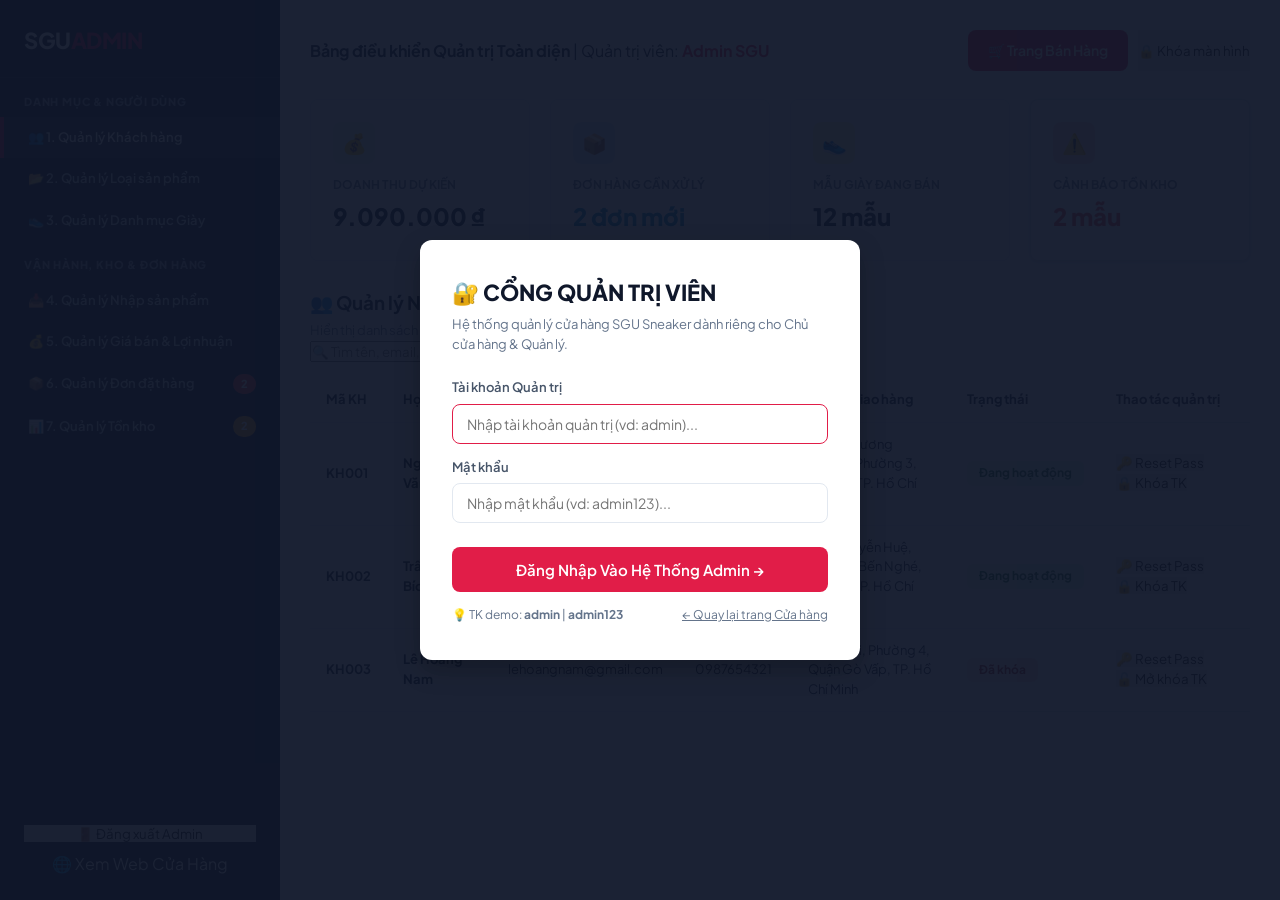
==== commit 0a5b8647: "feat(product): simplify image insertion with preset dropdown and direct path preview" ====
--- a/admin.html
+++ b/admin.html
@@ -701,76 +701,38 @@
             <div class="form-group">
                 <label style="display: flex; justify-content: space-between; align-items: center;">
                     <span>Hình ảnh sản phẩm *</span>
-                    <span style="font-size: 11.5px; font-weight: 500; color: var(--gray);">Tải từ máy tính, chọn ảnh mẫu hoặc dán URL</span>
+                    <span style="font-size: 11.5px; font-weight: 500; color: var(--gray);">Chọn nhanh ảnh mẫu hoặc nhập đường dẫn ảnh</span>
                 </label>
 
-                <!-- TOOLBAR TIỆN ÍCH CHỌN ẢNH -->
-                <div class="image-picker-toolbar" style="margin-bottom: 8px;">
-                    <button type="button" class="btn-picker-tool" onclick="document.getElementById('file-upload-input').click()">
-                        📁 Tải ảnh từ máy tính
-                    </button>
-                    <button type="button" class="btn-picker-tool" onclick="toggleSampleGallery()">
-                        🖼️ Chọn từ kho ảnh mẫu (12 mẫu)
-                    </button>
-                    <input type="file" id="file-upload-input" accept="image/*" style="display: none;" onchange="handleProductFileUpload(event)">
-                </div>
-
-                <!-- BẢNG CHỌN ẢNH MẪU CÓ SẴN (COLLAPSIBLE) -->
-                <div id="sample-gallery-card" class="preset-gallery-card" style="display: none; margin-bottom: 10px;">
-                    <div class="preset-gallery-title">
-                        <span>Kho ảnh giày có sẵn trong cửa hàng (Click để chọn ngay):</span>
-                        <button type="button" style="background:none; border:none; color:var(--gray); cursor:pointer; font-size:14px; font-weight:700;" onclick="toggleSampleGallery()">✕ Đóng</button>
-                    </div>
-                    <div class="preset-gallery-grid" id="preset-gallery-items">
-                        <!-- JS render 12 thumbnails -->
-                    </div>
-                </div>
-
-                <!-- ĐƯỜNG DẪN VÀ PREVIEW BOX -->
-                <div style="display: flex; gap: 12px; align-items: center;">
-                    <div style="flex: 1;">
-                        <input type="text" id="prod-img" class="form-control" placeholder="./assets/images/products/sp001.jpg hoặc link ảnh..." oninput="previewShoeImage(this.value)">
-                        <div style="font-size: 11px; color: var(--gray); margin-top: 4px;">Hoặc kéo & thả file ảnh trực tiếp vào ô vuông bên phải.</div>
-                    </div>
-                    <div class="image-preview-large-box" id="box-preview-img" title="Click hoặc Kéo thả ảnh vào đây để tải" onclick="document.getElementById('file-upload-input').click()">
-                        <img id="img-preview-thumb" src="" style="display: none;">
-                        <span id="preview-placeholder" style="font-size: 11px; color: var(--gray); text-align: center; line-height: 1.2;">📁 Chọn<br>ảnh</span>
-                    </div>
-                </div>
-            </div>
-
-            <!-- QUẢN LÝ BỘ SƯU TẬP ẢNH GALLERY NHIỀU GÓC CHỤP -->
-            <div class="form-group" style="background: #f8fafc; border: 1.5px solid var(--border); border-radius: 8px; padding: 14px;">
-                <div style="display: flex; justify-content: space-between; align-items: center; margin-bottom: 8px;">
-                    <div>
-                        <label style="font-weight: 800; font-size: 13px; color: var(--secondary); margin-bottom: 2px; display: block;">
-                            🖼️ Bộ sưu tập ảnh góc chụp (Gallery chi tiết)
-                        </label>
-                        <span style="font-size: 11.5px; color: var(--gray);">Các góc ảnh này hiển thị ở trang Chi tiết sản phẩm. Bấm ✕ để xóa ảnh không muốn.</span>
-                    </div>
-                    <div style="display: flex; gap: 6px;">
-                        <button type="button" class="btn btn-outline" style="font-size: 11.5px; padding: 4px 10px; font-weight: 700;" onclick="document.getElementById('gallery-file-input').click()">
-                            📁 + Tải thêm ảnh
-                        </button>
-                        <button type="button" class="btn btn-outline" style="font-size: 11.5px; padding: 4px 10px; font-weight: 700;" onclick="toggleGalleryPresetPicker()">
-                            🖼️ + Chọn từ mẫu
-                        </button>
-                    </div>
-                    <input type="file" id="gallery-file-input" accept="image/*" style="display: none;" onchange="handleGalleryFileUpload(event)">
-                </div>
-
-                <!-- BẢNG CHỌN MẪU ĐỂ THÊM VÀO GALLERY (COLLAPSIBLE) -->
-                <div id="gallery-preset-picker-card" class="preset-gallery-card" style="display: none; margin-bottom: 10px;">
-                    <div class="preset-gallery-title">
-                        <span>Chọn ảnh để thêm vào bộ sưu tập:</span>
-                        <button type="button" style="background:none; border:none; color:var(--gray); cursor:pointer; font-size:13px; font-weight:700;" onclick="toggleGalleryPresetPicker()">✕ Đóng</button>
-                    </div>
-                    <div class="preset-gallery-grid" id="gallery-preset-picker-items"></div>
-                </div>
-
-                <!-- DANH SÁCH ẢNH TRONG GALLERY HIỆN TẠI -->
-                <div id="admin-gallery-strip" style="display: flex; gap: 10px; flex-wrap: wrap; align-items: center; min-height: 60px;">
-                    <!-- JS render danh sách ảnh với nút xóa ✕ -->
+                <div style="display: flex; gap: 12px; align-items: flex-start;">
+                    <div style="flex: 1; display: flex; flex-direction: column; gap: 8px;">
+                        <!-- CHỌN NHANH ẢNH MẪU CÓ SẴN TRONG DỰ ÁN -->
+                        <div>
+                            <select id="prod-img-select" class="form-control" onchange="onProductImageSelectChange(this.value)">
+                                <option value="./assets/images/products/sp001.jpg">SP001 - Nike Air Max Red</option>
+                                <option value="./assets/images/products/sp002.jpg">SP002 - Adidas Ultraboost</option>
+                                <option value="./assets/images/products/sp003.jpg">SP003 - Jordan 1 Chicago</option>
+                                <option value="./assets/images/products/sp004.jpg">SP004 - Nike Mercurial Vapor</option>
+                                <option value="./assets/images/products/sp005.jpg">SP005 - Puma Velocity Nitro</option>
+                                <option value="./assets/images/products/sp006.jpg">SP006 - Oxford Da Bò Ý</option>
+                                <option value="./assets/images/products/sp007.jpg">SP007 - Nike Dunk Panda</option>
+                                <option value="./assets/images/products/sp008.jpg">SP008 - Adidas Predator Elite</option>
+                                <option value="./assets/images/products/sp009.jpg">SP009 - Nike Pegasus 40</option>
+                                <option value="./assets/images/products/sp010.jpg">SP010 - Penny Loafer Da Bóng</option>
+                                <option value="./assets/images/products/sp011.jpg">SP011 - Puma RS-X Triple White</option>
+                                <option value="./assets/images/products/sp012.jpg">SP012 - Adidas Adizero Pro</option>
+                                <option value="custom">-- Tự nhập đường dẫn / Link ảnh mạng --</option>
+                            </select>
+                        </div>
+                        <!-- Ô NHẬP ĐƯỜNG DẪN ẢNH HOẶC LINK WEB -->
+                        <div>
+                            <input type="text" id="prod-img" class="form-control" placeholder="./assets/images/products/sp001.jpg hoặc https://..." oninput="handleProdImgInput(this.value)">
+                        </div>
+                    </div>
+                    <!-- KHUNG XEM TRƯỚC ẢNH (PREVIEW BOX) -->
+                    <div style="width: 84px; height: 84px; border: 1.5px solid var(--border); border-radius: 8px; overflow: hidden; background: #ffffff; display: flex; align-items: center; justify-content: center; flex-shrink: 0; box-shadow: var(--shadow-sm);">
+                        <img id="img-preview-thumb" src="./assets/images/products/sp001.jpg" alt="Preview" style="width: 100%; height: 100%; object-fit: cover;" onerror="this.onerror=null; this.src='./assets/images/products/sp001.jpg';">
+                    </div>
                 </div>
             </div>
             <div class="form-group">
--- a/assets/css/common.css
+++ b/assets/css/common.css
@@ -1,60 +1,89 @@
 /* ==========================================================================
    SGU SNEAKER - STYLESHEET DÙNG CHUNG (COMMON DESIGN SYSTEM)
    Học phần: Lập trình Web và Ứng dụng - Đại học Sài Gòn (SGU)
+   --------------------------------------------------------------------------
+   MỤC LỤC TRA CỨU NHANH KHI VẤN ĐÁP:
+   1. :root & BIẾN DÙNG CHUNG (Màu sắc, Bo góc, Đổ bóng)
+   2. RESET & CÀI ĐẶT CƠ BẢN (Font chữ, Margin, Box-sizing)
+   3. THANH THÔNG BÁO TRÊN CÙNG (Promo Bar)
+   4. HEADER & LOGO (Thanh điều hướng chính)
+   5. THANH TÌM KIẾM CƠ BẢN & GỢI Ý (Search Bar & Autocomplete)
+   6. TÀI KHOẢN NGƯỜI DÙNG TRÊN HEADER (User Info)
+   7. NÚT GIỎ HÀNG TRÊN HEADER (Cart Button)
+   8. CÁC NÚT BẤM DÙNG CHUNG (Button Primary & Outline)
+   9. Ô NHẬP LIỆU FORM (Input, Label, Form Group)
+   10. HUY HIỆU TRẠNG THÁI (Status Badges)
+   11. CỬA SỔ BẬT LÊN (Modal Popups)
+   12. THÔNG BÁO NỔI GÓC PHẢI (Toast Notifications)
+   13. CHÂN TRANG (Footer)
+   14. NÚT CUỘN LÊN ĐẦU TRANG (Back To Top Button)
    ========================================================================== */
 
 @import url('https://fonts.googleapis.com/css2?family=Plus+Jakarta+Sans:wght@400;500;600;700;800&display=swap');
 
+/* ==========================================================================
+   1. :root & BIẾN DÙNG CHUNG (CSS VARIABLES)
+   Giúp đổi màu chủ đạo hoặc kích thước toàn trang chỉ tại một nơi duy nhất.
+   ========================================================================== */
 :root {
-    --primary: #e11d48;
-    --primary-hover: #be123c;
-    --primary-light: #ffe4e6;
-    --secondary: #0f172a;
-    --secondary-surface: #1e293b;
-    --accent: #f59e0b;
-    --success: #10b981;
-    --info: #0284c7;
-    --danger: #ef4444;
-    --warning: #f59e0b;
-    --light: #f8fafc;
-    --card-bg: #ffffff;
-    --gray: #64748b;
-    --gray-light: #f1f5f9;
-    --border: #e2e8f0;
-    --shadow-sm: 0 1px 3px rgba(0,0,0,0.06);
-    --shadow-md: 0 4px 12px rgba(0,0,0,0.06);
-    --shadow-lg: 0 12px 28px rgba(0,0,0,0.1);
-    --radius-sm: 8px;
-    --radius-md: 12px;
-    --radius-lg: 20px;
-    --transition: all 0.25s cubic-bezier(0.4, 0, 0.2, 1);
-}
-
-/* RESET & BASE */
+    /* Bảng màu chủ đạo */
+    --primary: #e11d48;             /* Đỏ hồng chủ đạo của thương hiệu */
+    --primary-hover: #be123c;       /* Màu khi rê chuột vào nút chính */
+    --primary-light: #ffe4e6;       /* Đỏ hồng nhạt dùng làm nền tag/badge */
+    --secondary: #0f172a;           /* Xanh đen đậm dùng cho chữ và nền tối */
+    --secondary-surface: #1e293b;   /* Nền card tối */
+    --accent: #f59e0b;              /* Màu cam nhấn mạnh (sao đánh giá, cảnh báo) */
+    --success: #10b981;             /* Xanh lá: Thành công */
+    --info: #0284c7;                /* Xanh dương: Thông tin */
+    --danger: #ef4444;              /* Đỏ tươi: Lỗi / Xóa */
+    --warning: #f59e0b;             /* Vàng cam: Cảnh báo */
+    --light: #f8fafc;               /* Nền xám rất nhạt toàn trang */
+    --card-bg: #ffffff;             /* Màu trắng nền thẻ */
+    --gray: #64748b;                /* Chữ xám phụ */
+    --gray-light: #f1f5f9;          /* Xám sáng viền/hover */
+    --border: #e2e8f0;              /* Màu viền chuẩn */
+
+    /* Đổ bóng đơn giản, nhẹ nhàng (Shadow) */
+    --shadow-sm: 0 1px 3px rgba(0, 0, 0, 0.06);
+    --shadow-md: 0 4px 10px rgba(0, 0, 0, 0.06);
+    --shadow-lg: 0 10px 20px rgba(0, 0, 0, 0.08);
+
+    /* Độ bo tròn góc (Border Radius) */
+    --radius-sm: 8px;               /* Bo tròn nhỏ (nút bấm, ô input) */
+    --radius-md: 12px;              /* Bo tròn vừa (khung card, ô tìm kiếm) */
+    --radius-lg: 16px;              /* Bo tròn lớn (banner, modal popup) */
+
+    /* Hiệu ứng chuyển màu đơn giản, không giật màn hình */
+    --transition: 0.15s ease;
+}
+
+/* ==========================================================================
+   2. RESET & CÀI ĐẶT CƠ BẢN
+   ========================================================================== */
 * {
-    box-sizing: border-box;
-    margin: 0;
-    padding: 0;
+    box-sizing: border-box;         /* Padding và Border không làm tăng kích thước thật */
+    margin: 0;                      /* Xóa khoảng cách mặc định của trình duyệt */
+    padding: 0;                     /* Xóa khoảng đệm mặc định của trình duyệt */
     font-family: 'Plus Jakarta Sans', -apple-system, BlinkMacSystemFont, 'Segoe UI', Roboto, sans-serif;
 }
 
 body {
-    background-color: var(--light);
-    color: var(--secondary);
-    line-height: 1.5;
-    overflow-x: hidden;
+    background-color: var(--light); /* Nền xám nhạt toàn trang */
+    color: var(--secondary);        /* Màu chữ mặc định (xanh đen) */
+    line-height: 1.5;               /* Độ giãn dòng vừa mắt */
+    overflow-x: hidden;             /* Chống tràn chiều ngang trên mobile */
 }
 
 a {
-    text-decoration: none;
-    color: inherit;
+    text-decoration: none;          /* Bỏ gạch chân mặc định của link */
+    color: inherit;                 /* Kế thừa màu chữ từ phần tử cha */
 }
 
 button {
-    cursor: pointer;
-    border: none;
-    outline: none;
-    transition: var(--transition);
+    cursor: pointer;                /* Đổi con trỏ chuột thành hình bàn tay */
+    border: none;                   /* Bỏ viền mặc định của nút */
+    outline: none;                  /* Bỏ đường viền xanh khi click */
+    transition: var(--transition);  /* Đổi màu mượt mà */
     font-family: inherit;
 }
 
@@ -62,131 +91,164 @@
     font-family: inherit;
 }
 
-/* TOP PROMO BAR */
+/* ==========================================================================
+   3. THANH THÔNG BÁO TRÊN CÙNG (PROMO TOP BAR)
+   ========================================================================== */
 .promo-bar {
-    background: linear-gradient(90deg, #1e293b 0%, #0f172a 100%);
-    color: #cbd5e1;
-    padding: 8px 20px;
+    display: flex;
+    justify-content: space-between; /* Đẩy 2 đầu trái phải */
+    align-items: center;            /* Căn giữa theo chiều dọc */
+    padding: 8px 20px;              /* Đệm trong: trên/dưới 8px, trái/phải 20px */
+    background: #0f172a;            /* Nền xanh đen đơn giản, rõ ràng */
+    color: #cbd5e1;                 /* Màu chữ xám sáng */
     font-size: 13px;
-    display: flex;
-    justify-content: space-between;
-    align-items: center;
-}
-.promo-bar a { color: #f43f5e; font-weight: 600; text-decoration: underline; }
-.promo-bar-right { display: flex; gap: 20px; align-items: center; }
-
-/* HEADER */
+}
+
+.promo-bar a {
+    color: #f43f5e;
+    font-weight: 600;
+    text-decoration: underline;
+}
+
+.promo-bar-right {
+    display: flex;
+    align-items: center;
+    gap: 20px;                      /* Khoảng cách giữa hotline và link Admin */
+}
+
+/* ==========================================================================
+   4. HEADER & LOGO (THANH ĐIỀU HƯỚNG CHÍNH)
+   ========================================================================== */
 header {
-    background: rgba(255, 255, 255, 0.95);
-    backdrop-filter: blur(12px);
-    box-shadow: 0 2px 15px rgba(0,0,0,0.04);
-    position: sticky;
+    position: sticky;               /* Dính trên cùng khi cuộn trang */
     top: 0;
     z-index: 100;
-    transition: all 0.3s;
+    background: #ffffff;            /* Nền trắng phẳng, sạch sẽ, không mờ ảo phức tạp */
+    border-bottom: 1px solid var(--border); /* Đường viền phân cách mỏng */
+    box-shadow: var(--shadow-sm);
 }
 
 .header-container {
-    max-width: 1280px;
-    margin: 0 auto;
-    padding: 14px 24px;
-    display: flex;
-    align-items: center;
-    justify-content: space-between;
-    gap: 24px;
-}
-
+    max-width: 1280px;              /* Chiều rộng tối đa chuẩn */
+    margin: 0 auto;                 /* Canh giữa màn hình */
+    padding: 14px 24px;             /* Đệm trong header */
+    display: flex;
+    align-items: center;            /* Canh giữa theo chiều dọc */
+    justify-content: space-between; /* Phân bổ đều: Logo - Tìm kiếm - Giỏ hàng */
+    gap: 24px;                      /* Khoảng cách giữa các thành phần */
+}
+
+/* Logo thương hiệu */
 .logo {
     display: flex;
     align-items: center;
-    gap: 8px;
-    font-size: 26px;
+    gap: 8px;                       /* Khoảng cách giữa icon giày và chữ */
+    font-size: 24px;                /* Kích thước chữ logo */
+    font-weight: 800;               /* Độ đậm chữ */
+    color: var(--primary);          /* Màu đỏ chữ SGU */
+    letter-spacing: -0.5px;
+}
+
+.logo span {
+    color: var(--secondary);        /* Màu xanh đen chữ SNEAKER */
     font-weight: 800;
-    color: var(--primary);
-    letter-spacing: -0.5px;
-}
-.logo span { color: var(--secondary); font-weight: 800; }
+}
 
 .logo-badge {
+    padding: 2px 8px;
     background: var(--primary-light);
     color: var(--primary);
     font-size: 11px;
     font-weight: 700;
-    padding: 2px 8px;
     border-radius: 6px;
     text-transform: uppercase;
 }
 
-/* SEARCH BAR */
+/* ==========================================================================
+   5. THANH TÌM KIẾM CƠ BẢN & GỢI Ý TÌM KIẾM (SEARCH BAR)
+   ========================================================================== */
 .basic-search {
-    flex: 1;
-    max-width: 520px;
-    position: relative;
-    display: flex;
-    align-items: center;
-}
+    position: relative;             /* Điểm tựa cho kính lúp và nút Tìm kiếm */
+    flex: 1;                        /* Chiếm trọn không gian trống ở giữa */
+    max-width: 500px;               /* Khống chế chiều dài thanh tìm kiếm */
+    display: flex;
+    align-items: center;
+}
+
+/* Ô nhập chữ tìm kiếm */
 .basic-search input {
     width: 100%;
+    /* PADDING 4 CHIỀU: trên:12px, phải:105px (chừa nút tìm), dưới:12px, trái:42px (chừa kính lúp) */
     padding: 12px 105px 12px 42px;
-    border: 2px solid var(--border);
-    border-radius: var(--radius-md);
+    background: #ffffff;
+    border: 1.5px solid var(--border);
+    border-radius: var(--radius-sm);/* Bo góc 8px đơn giản */
     font-size: 14px;
     outline: none;
-    transition: 0.25s;
-    background: #fff;
-}
+}
+
 .basic-search input:focus {
-    border-color: var(--primary);
-    box-shadow: 0 0 0 4px rgba(225, 29, 72, 0.12);
-}
+    border-color: var(--primary);   /* Đổi viền sang đỏ khi click vào ô */
+}
+
+/* Icon kính lúp bên trái */
 .search-icon-left {
     position: absolute;
-    left: 14px;
+    left: 14px;                     /* Cách lề trái ô tìm kiếm 14px */
     font-size: 16px;
     color: var(--gray);
-}
+    pointer-events: none;           /* Không cản trở click chuột vào input */
+}
+
+/* Nút Tìm Kiếm đặt bên trong ô input */
 .basic-search button {
     position: absolute;
-    right: 6px;
-    background: var(--primary);
-    color: #fff;
-    padding: 8px 18px;
-    border-radius: 8px;
+    right: 6px;                     /* Cách lề phải ô tìm kiếm 6px */
+    padding: 8px 18px;              /* Đệm nút tìm kiếm */
+    background: var(--primary);     /* Nền đỏ */
+    color: #ffffff;                 /* Chữ trắng */
+    border-radius: 6px;             /* Bo góc 6px */
     font-weight: 600;
     font-size: 13px;
 }
-.basic-search button:hover { background: var(--primary-hover); }
-
-/* SEARCH AUTOCOMPLETE DROPDOWN */
+
+.basic-search button:hover {
+    background: var(--primary-hover);
+}
+
+/* Hộp danh sách kết quả gợi ý tự động (Autocomplete Dropdown) */
 .search-autocomplete {
     position: absolute;
-    top: calc(100% + 6px);
+    top: calc(100% + 6px);          /* Xuất hiện ngay phía dưới ô input 6px */
     left: 0;
     right: 0;
-    background: #fff;
-    border-radius: var(--radius-md);
+    z-index: 1000;
+    background: #ffffff;
     border: 1px solid var(--border);
-    box-shadow: 0 12px 28px rgba(0,0,0,0.12);
-    z-index: 1000;
-    max-height: 380px;
+    border-radius: var(--radius-sm);
+    box-shadow: var(--shadow-md);
+    max-height: 360px;
     overflow-y: auto;
     padding: 6px 0;
 }
+
 .autocomplete-item {
     display: flex;
     align-items: center;
-    gap: 12px;
+    gap: 12px;                      /* Khoảng cách giữa ảnh nhỏ và tên giày */
     padding: 10px 14px;
     cursor: pointer;
-    transition: background 0.15s ease;
     border-bottom: 1px solid #f1f5f9;
 }
+
 .autocomplete-item:last-child {
     border-bottom: none;
 }
+
 .autocomplete-item:hover {
     background: #f8fafc;
 }
+
 .autocomplete-thumb {
     width: 44px;
     height: 44px;
@@ -195,18 +257,21 @@
     border: 1px solid var(--border);
     flex-shrink: 0;
 }
+
 .autocomplete-info {
     flex: 1;
     min-width: 0;
 }
+
 .autocomplete-title {
-    font-size: 13.5px;
+    font-size: 14px;
     font-weight: 700;
     color: var(--secondary);
     white-space: nowrap;
     overflow: hidden;
-    text-overflow: ellipsis;
-}
+    text-overflow: ellipsis;        /* Cắt chữ dài bằng dấu 3 chấm */
+}
+
 .autocomplete-meta {
     display: flex;
     align-items: center;
@@ -214,14 +279,17 @@
     margin-top: 3px;
     font-size: 12px;
 }
+
 .autocomplete-brand {
     color: var(--gray);
     font-weight: 600;
 }
+
 .autocomplete-price {
     color: var(--primary);
     font-weight: 800;
 }
+
 .autocomplete-empty {
     padding: 18px;
     text-align: center;
@@ -229,269 +297,304 @@
     font-size: 13px;
 }
 
-/* HEADER ACTIONS */
+/* ==========================================================
+   6. TÀI KHOẢN NGƯỜI DÙNG & HÀNH ĐỘNG HEADER
+   ========================================================== */
 .header-actions {
     display: flex;
     align-items: center;
+    gap: 12px;                      /* Khoảng cách giữa Tài khoản và Giỏ hàng */
+}
+
+/* Khung hiển thị khi người dùng đã đăng nhập thành công */
+#user-logged-in {
+    display: none;                  /* Ẩn mặc định, JS sẽ bật display: flex khi đã login */
+    align-items: center;
     gap: 12px;
-}
-
-#user-logged-in {
-    display: none;
-    align-items: center;
-    gap: 12px;
-    background: #fff;
+    padding: 6px 14px;              /* Đệm trong khung user */
+    background: #ffffff;
     border: 1px solid var(--border);
-    padding: 6px 14px;
-    border-radius: var(--radius-md);
+    border-radius: var(--radius-sm);
     box-shadow: var(--shadow-sm);
 }
 
+/* Hình đại diện tròn chứa chữ cái đầu tên user */
 .user-avatar {
     width: 32px;
     height: 32px;
-    background: var(--primary);
-    color: #fff;
-    border-radius: 50%;
+    border-radius: 50%;             /* Tạo hình tròn */
+    background: var(--primary);     /* Nền đỏ */
+    color: #ffffff;                 /* Chữ trắng */
     display: flex;
     align-items: center;
     justify-content: center;
     font-weight: 700;
     font-size: 14px;
 }
-.user-name { font-weight: 700; color: var(--secondary); }
-
-/* CART BUTTON */
+
+.user-name {
+    font-weight: 700;
+    color: var(--secondary);
+}
+
+/* ==========================================================================
+   7. NÚT GIỎ HÀNG TRÊN HEADER (CART BUTTON)
+   (Đã bỏ hiệu ứng nảy/nhấc nút, chỉ đổi màu nhẹ khi rê chuột)
+   ========================================================================== */
 .cart-btn {
     position: relative;
-    background: var(--secondary);
-    color: #fff;
-    padding: 10px 18px;
-    border-radius: var(--radius-sm);
-    display: flex;
-    align-items: center;
-    gap: 8px;
-    font-weight: 600;
-    font-size: 14px;
-    transition: 0.2s;
-}
-.cart-btn:hover { background: #334155; transform: translateY(-1px); }
-
+    display: flex;
+    align-items: center;
+    gap: 8px;                       /* Khoảng cách giữa icon xe đẩy và chữ "Giỏ hàng" */
+    padding: 10px 18px;             /* Đệm nút: trên/dưới 10px, trái/phải 18px */
+    background: var(--secondary);   /* Màu nền xanh đen */
+    color: #ffffff;                 /* Màu chữ trắng */
+    border-radius: var(--radius-sm);/* Bo góc 8px */
+    font-weight: 600;
+    font-size: 14px;
+}
+
+.cart-btn:hover {
+    background: #334155;            /* Đổi sang màu sáng hơn một chút, không bay/nhấc */
+}
+
+/* Vòng tròn đỏ hiển thị số lượng sản phẩm có trong giỏ hàng */
 .cart-badge {
-    background: var(--primary);
-    color: #fff;
+    padding: 2px 7px;
+    background: var(--primary);     /* Màu đỏ nổi bật */
+    color: #ffffff;
     font-size: 11px;
     font-weight: 800;
-    padding: 2px 7px;
-    border-radius: 20px;
-}
-
-/* BUTTONS */
+    border-radius: 20px;            /* Bo tròn hình viên thuốc */
+}
+
+/* ==========================================================================
+   8. CÁC NÚT BẤM DÙNG CHUNG (BUTTON PRIMARY & OUTLINE)
+   ========================================================================== */
+/* Nút chính (Nền đỏ chữ trắng, không nhảy transform) */
 .btn-primary {
-    padding: 10px 20px;
-    background: var(--primary);
-    color: #fff;
+    display: inline-flex;
+    align-items: center;
+    justify-content: center;
+    padding: 10px 20px;             /* Đệm trong nút */
+    background: var(--primary);     /* Nền đỏ */
+    color: #ffffff;                 /* Chữ trắng */
+    border-radius: var(--radius-sm);/* Bo góc 8px */
+    font-weight: 600;
+    font-size: 14px;
+}
+
+.btn-primary:hover {
+    background: var(--primary-hover);/* Đổi màu đỏ đậm khi rê chuột */
+}
+
+/* Nút phụ (Nền trắng viền xám chữ tối) */
+.btn-outline {
+    display: inline-flex;
+    align-items: center;
+    justify-content: center;
+    padding: 9px 18px;              /* Đệm trong nút */
+    background: #ffffff;            /* Nền trắng */
+    color: var(--secondary);        /* Chữ tối */
+    border: 1.5px solid var(--border);/* Viền xám */
     border-radius: var(--radius-sm);
     font-weight: 600;
     font-size: 14px;
-    box-shadow: 0 4px 10px rgba(225, 29, 72, 0.25);
-    display: inline-flex;
-    align-items: center;
-    justify-content: center;
-}
-.btn-primary:hover {
-    background: var(--primary-hover);
-    transform: translateY(-1px);
-}
-
-.btn-outline {
-    padding: 9px 18px;
-    border: 1.5px solid var(--border);
-    background: #fff;
-    color: var(--secondary);
-    border-radius: var(--radius-sm);
-    font-weight: 600;
-    font-size: 14px;
-    display: inline-flex;
-    align-items: center;
-    justify-content: center;
-}
+}
+
 .btn-outline:hover {
     border-color: var(--secondary);
     background: var(--gray-light);
 }
 
-/* FORM CONTROLS */
-.form-group { margin-bottom: 14px; }
+/* ==========================================================================
+   9. Ô NHẬP LIỆU FORM (FORM CONTROLS)
+   ========================================================================== */
+.form-group {
+    margin-bottom: 14px;            /* Cách phần tử form tiếp theo 14px */
+}
+
 .form-group label {
-    display: block;
+    display: block;                 /* Đẩy nhãn thành 1 hàng riêng */
+    margin-bottom: 6px;             /* Cách ô input bên dưới 6px */
     font-size: 13px;
     font-weight: 600;
-    margin-bottom: 6px;
     color: #475569;
 }
+
 .form-control {
-    width: 100%;
-    padding: 10px 14px;
+    width: 100%;                    /* Ô input giãn hết chiều rộng khung chứa */
+    padding: 10px 14px;             /* Đệm gõ chữ bên trong */
     border: 1px solid var(--border);
     border-radius: var(--radius-sm);
     font-size: 14px;
-    transition: 0.2s;
-}
+}
+
 .form-control:focus {
-    border-color: var(--primary);
+    border-color: var(--primary);   /* Đổi màu viền sang đỏ khi click */
     outline: none;
-    box-shadow: 0 0 0 3px rgba(225, 29, 72, 0.1);
-}
+}
+
 .form-row {
     display: grid;
-    grid-template-columns: 1fr 1fr;
-    gap: 12px;
-}
-
-/* STATUS BADGES */
-.status-badge {
-    padding: 5px 12px;
-    border-radius: 20px;
-    font-size: 12px;
-    font-weight: 700;
+    grid-template-columns: 1fr 1fr; /* Chia form thành 2 cột bằng nhau */
+    gap: 12px;                      /* Khoảng cách giữa 2 cột */
+}
+
+/* ==========================================================================
+   10. HUY HIỆU TRẠNG THÁI (STATUS BADGES)
+   ========================================================================== */
+.status-badge, .badge {
     display: inline-flex;
     align-items: center;
     justify-content: center;
-    white-space: nowrap;
-    line-height: 1.2;
-}
-.status-new { background: #dbeafe; color: #1e40af; }
-.status-pending { background: #fef3c7; color: #b45309; }
-.status-done { background: #dcfce7; color: #166534; }
-.status-cancel { background: #fee2e2; color: #991b1b; }
-
-.badge {
     padding: 5px 12px;
     border-radius: 6px;
     font-size: 12px;
     font-weight: 700;
-    display: inline-flex;
-    align-items: center;
-    justify-content: center;
     white-space: nowrap;
     line-height: 1.2;
-    text-align: center;
-}
-.badge-active { background: #dcfce7; color: #15803d; }
-.badge-locked { background: #fee2e2; color: #b91c1c; }
-.badge-pending { background: #fef3c7; color: #b45309; }
-.badge-done { background: #dbeafe; color: #1d4ed8; }
-.badge-danger { background: #fee2e2; color: #b91c1c; }
-.badge-warning { background: #fef3c7; color: #b45309; }
+}
+
+/* Màu từng trạng thái đơn hàng & tài khoản */
+.status-new, .badge-done { background: #dbeafe; color: #1e40af; }     /* Xanh dương */
+.status-pending, .badge-pending, .badge-warning { background: #fef3c7; color: #b45309; } /* Vàng cam */
+.status-done, .badge-active, .badge-success { background: #dcfce7; color: #166534; }    /* Xanh lá */
+.status-cancel, .badge-locked, .badge-danger { background: #fee2e2; color: #991b1b; }    /* Đỏ */
 .badge-info { background: #e0f2fe; color: #0284c7; }
-.badge-success { background: #dcfce7; color: #15803d; }
-
-/* MODAL WINDOWS */
+
+/* ==========================================================================
+   11. CỬA SỔ BẬT LÊN (MODAL WINDOWS)
+   (Hiển thị trực diện, không dùng hiệu ứng phóng to nảy)
+   ========================================================================== */
+/* Lớp màn mờ tối che toàn bộ trang web */
 .modal-overlay {
     position: fixed;
     top: 0; left: 0; right: 0; bottom: 0;
-    background: rgba(15, 23, 42, 0.65);
-    backdrop-filter: blur(4px);
-    display: none;
-    align-items: center;
-    justify-content: center;
     z-index: 1000;
+    background: rgba(15, 23, 42, 0.6); /* Nền tối mờ */
+    display: none;                  /* Ẩn mặc định, JS mở bằng display: flex */
+    align-items: center;            /* Căn giữa hộp thoại theo chiều dọc */
+    justify-content: center;        /* Căn giữa hộp thoại theo chiều ngang */
     padding: 20px;
-    animation: fadeIn 0.2s ease-out;
-}
-@keyframes fadeIn { from { opacity: 0; } to { opacity: 1; } }
-
+}
+
+/* Hộp nội dung màu trắng của modal */
 .modal-box {
-    background: #fff;
-    border-radius: var(--radius-lg);
+    position: relative;
     width: 100%;
-    max-width: 500px;
-    padding: 32px;
-    position: relative;
-    max-height: 90vh;
-    overflow-y: auto;
-    box-shadow: 0 25px 50px -12px rgba(0,0,0,0.25);
-    animation: modalPop 0.25s cubic-bezier(0.34, 1.56, 0.64, 1);
-}
-@keyframes modalPop { from { transform: scale(0.95); opacity: 0; } to { transform: scale(1); opacity: 1; } }
-.modal-box.large { max-width: 860px; padding: 36px; }
-
+    max-width: 500px;               /* Chiều rộng tối đa khung modal */
+    max-height: 90vh;               /* Không cao quá 90% màn hình */
+    overflow-y: auto;               /* Cho phép cuộn nếu nội dung dài */
+    padding: 30px;                  /* Đệm trong hộp thoại */
+    background: #ffffff;
+    border-radius: var(--radius-md);/* Bo góc 12px */
+    box-shadow: 0 10px 25px rgba(0, 0, 0, 0.2);
+}
+
+.modal-box.large {
+    max-width: 860px;               /* Dành cho modal xem chi tiết đơn hàng hoặc form lớn */
+}
+
+/* Nút tắt chữ X góc trên bên phải */
 .close-modal {
     position: absolute;
-    top: 20px; right: 20px;
-    width: 34px;
-    height: 34px;
+    top: 18px;
+    right: 18px;
+    width: 32px;
+    height: 32px;
     border-radius: 50%;
     background: var(--gray-light);
-    font-size: 18px;
     color: var(--gray);
+    font-size: 16px;
     display: flex;
     align-items: center;
     justify-content: center;
-    transition: 0.2s;
-}
-.close-modal:hover { background: #fee2e2; color: var(--primary); }
-
-/* TOAST NOTIFICATIONS */
+}
+
+.close-modal:hover {
+    background: #fee2e2;
+    color: var(--primary);
+}
+
+/* ==========================================================================
+   12. THÔNG BÁO NỔI GÓC PHẢI (TOAST NOTIFICATIONS)
+   ========================================================================== */
 #toast-container {
     position: fixed;
-    top: 24px;
-    right: 24px;
+    top: 20px;
+    right: 20px;
     z-index: 9999;
     display: flex;
     flex-direction: column;
     gap: 10px;
     pointer-events: none;
 }
+
 .toast {
     pointer-events: auto;
-    min-width: 320px;
-    max-width: 420px;
-    padding: 16px 20px;
-    border-radius: var(--radius-md);
-    background: #fff;
+    min-width: 300px;
+    max-width: 400px;
+    padding: 14px 18px;             /* Đệm trong hộp thông báo */
+    background: #ffffff;
     color: var(--secondary);
-    box-shadow: 0 10px 30px rgba(0,0,0,0.15);
-    display: flex;
-    align-items: center;
-    gap: 14px;
+    border-radius: var(--radius-sm);
+    box-shadow: 0 4px 14px rgba(0, 0, 0, 0.12);
+    display: flex;
+    align-items: center;
+    gap: 12px;
     border-left: 5px solid var(--primary);
-    animation: slideIn 0.3s cubic-bezier(0.34, 1.56, 0.64, 1) forwards;
-    font-size: 14px;
-    font-weight: 600;
-}
+    font-size: 14px;
+    font-weight: 600;
+}
+
 .toast.success { border-left-color: var(--success); }
 .toast.warning { border-left-color: var(--accent); }
 .toast.danger, .toast.error { border-left-color: var(--primary); }
-@keyframes slideIn { from { transform: translateX(100%); opacity: 0; } to { transform: translateX(0); opacity: 1; } }
-
-/* FOOTER */
+
+/* ==========================================================================
+   13. CHÂN TRANG (FOOTER)
+   ========================================================================== */
 footer {
-    background: var(--secondary);
-    color: #94a3b8;
-    padding: 50px 24px 28px;
-    margin-top: 60px;
-    font-size: 14px;
-}
+    margin-top: 60px;               /* Đẩy chân trang cách xa nội dung phía trên */
+    padding: 50px 24px 28px;        /* Đệm trong footer */
+    background: var(--secondary);   /* Nền xanh đen */
+    color: #94a3b8;                 /* Màu chữ xám nhạt */
+    font-size: 14px;
+}
+
 .footer-grid, .footer-container {
     max-width: 1280px;
     margin: 0 auto 35px;
     display: grid;
-    grid-template-columns: 2fr 1fr 1.2fr;
-    gap: 48px;
-}
+    grid-template-columns: 2fr 1fr 1.2fr; /* 3 cột */
+    gap: 40px;
+}
+
 .footer-col h4, footer h4 {
-    color: #fff;
+    margin-bottom: 16px;
+    color: #ffffff;
     font-size: 15px;
-    margin-bottom: 16px;
     font-weight: 700;
-    letter-spacing: 0.2px;
-}
-.footer-col ul, footer ul { list-style: none; }
-.footer-col ul li, footer ul li { margin-bottom: 10px; }
-.footer-col ul li a, footer ul li a { color: #94a3b8; transition: color 0.2s; }
-.footer-col ul li a:hover, footer ul li a:hover { color: #fff; }
+}
+
+.footer-col ul, footer ul {
+    list-style: none;
+}
+
+.footer-col ul li, footer ul li {
+    margin-bottom: 10px;
+}
+
+.footer-col ul li a, footer ul li a {
+    color: #94a3b8;
+}
+
+.footer-col ul li a:hover, footer ul li a:hover {
+    color: #ffffff;
+}
+
+/* Dòng bản quyền dưới đáy footer */
 .footer-bottom {
     max-width: 1280px;
     margin: 0 auto;
@@ -504,16 +607,18 @@
     color: #94a3b8;
 }
 
+/* Responsive cho Footer */
 @media (max-width: 900px) {
     .footer-grid, .footer-container {
         grid-template-columns: 1fr 1fr;
-        gap: 30px;
+        gap: 25px;
     }
 }
+
 @media (max-width: 600px) {
     .footer-grid, .footer-container {
         grid-template-columns: 1fr;
-        gap: 24px;
+        gap: 20px;
     }
     .footer-bottom {
         flex-direction: column;
@@ -522,37 +627,38 @@
     }
 }
 
-/* BACK TO TOP BUTTON */
+/* ==========================================================================
+   14. NÚT CUỘN LÊN ĐẦU TRANG (BACK TO TOP BUTTON)
+   (Chỉ hiện/ẩn đơn giản, không bay lượn phóng to)
+   ========================================================================== */
 .back-to-top-btn {
     position: fixed;
-    bottom: 28px;
-    right: 28px;
-    width: 44px;
-    height: 44px;
+    bottom: 24px;                   /* Cách đáy 24px */
+    right: 24px;                    /* Cách mép phải 24px */
+    z-index: 999;
+    width: 40px;
+    height: 40px;
     border-radius: 50%;
     background: var(--primary);
     color: #ffffff;
     border: none;
-    font-size: 18px;
+    font-size: 16px;
     font-weight: 800;
     display: flex;
     align-items: center;
     justify-content: center;
-    box-shadow: 0 4px 14px rgba(225, 29, 72, 0.35);
+    box-shadow: 0 2px 8px rgba(0, 0, 0, 0.2);
     cursor: pointer;
-    z-index: 999;
     opacity: 0;
     pointer-events: none;
-    transform: translateY(16px);
-    transition: all 0.3s cubic-bezier(0.4, 0, 0.2, 1);
-}
+    transition: opacity 0.2s;
+}
+
 .back-to-top-btn.show {
     opacity: 1;
     pointer-events: auto;
-    transform: translateY(0);
-}
+}
+
 .back-to-top-btn:hover {
     background: var(--primary-hover);
-    transform: translateY(-4px) scale(1.08);
-    box-shadow: 0 8px 20px rgba(225, 29, 72, 0.45);
-}
+}
--- a/assets/css/admin.css
+++ b/assets/css/admin.css
@@ -1,5 +1,17 @@
 /* ==========================================================================
    SGU SNEAKER - TRANG QUẢN TRỊ ADMIN (ADMIN DASHBOARD STYLES)
+   Học phần: Lập trình Web và Ứng dụng - Đại học Sài Gòn (SGU)
+   --------------------------------------------------------------------------
+   MỤC LỤC TRA CỨU NHANH KHI VẤN ĐÁP:
+   1. MÀN HÌNH ĐĂNG NHẬP ADMIN (Admin Login Screen)
+   2. BỐ CỤC CHÍNH DASHBOARD (Sidebar Cột Trái & Nội Dung Cột Phải)
+   3. THANH ĐIỀU HƯỚNG BÊN TRÁI (Admin Sidebar & Menu Items)
+   4. THANH TIÊU ĐỀ TRÊN CÙNG (Admin Top Bar)
+   5. CÁC THẺ THỐNG KÊ DOANH THU & ĐƠN HÀNG (KPI Cards Grid)
+   6. BẢNG DỮ LIỆU & THANH TÌM KIẾM (Tables & Filters)
+   7. CHỌN ẢNH SẢN PHẨM & GALLERY (Admin Image Presets)
+   8. THIẾT KẾ ĐÁP ỨNG DI ĐỘNG (Responsive)
+   9. CHẾ ĐỘ IN ĐƠN HÀNG (Print Invoice Styles)
    ========================================================================== */
 
 :root {
@@ -8,41 +20,56 @@
     --dark: #0f172a;
 }
 
-/* MÀN HÌNH ĐĂNG NHẬP ADMIN RIÊNG BIỆT (Mục I.1) */
+/* ==========================================================================
+   1. MÀN HÌNH ĐĂNG NHẬP ADMIN (ADMIN LOGIN SCREEN)
+   ========================================================================== */
 #admin-login-screen {
     position: fixed;
     top: 0; left: 0; right: 0; bottom: 0;
     background: rgba(15, 23, 42, 0.95);
-    backdrop-filter: blur(8px);
     display: flex;
     align-items: center;
     justify-content: center;
     z-index: 9999;
 }
+
 .login-card {
-    background: #fff;
+    background: #ffffff;
     width: 100%;
     max-width: 440px;
     padding: 36px 32px;
-    border-radius: 16px;
-    box-shadow: 0 25px 50px -12px rgba(0,0,0,0.35);
-    animation: popIn 0.3s cubic-bezier(0.34, 1.56, 0.64, 1);
-}
-@keyframes popIn { from { transform: scale(0.9); opacity: 0; } to { transform: scale(1); opacity: 1; } }
-.login-card h2 { color: var(--dark); font-size: 22px; font-weight: 800; margin-bottom: 6px; }
-.login-card p { color: var(--gray); font-size: 13px; margin-bottom: 24px; }
-
-/* ADMIN DASHBOARD LAYOUT */
+    border-radius: var(--radius-md);
+    box-shadow: 0 10px 25px rgba(0, 0, 0, 0.25);
+}
+
+.login-card h2 {
+    color: var(--dark);
+    font-size: 22px;
+    font-weight: 800;
+    margin-bottom: 6px;
+}
+
+.login-card p {
+    color: var(--gray);
+    font-size: 13px;
+    margin-bottom: 24px;
+}
+
+/* ==========================================================================
+   2. BỐ CỤC CHÍNH DASHBOARD (ADMIN LAYOUT)
+   ========================================================================== */
 .admin-layout {
     display: grid;
-    grid-template-columns: 280px 1fr;
+    grid-template-columns: 280px 1fr; /* Sidebar 280px, Nội dung chính chiếm hết phần còn lại */
     min-height: 100vh;
 }
 
-/* SIDEBAR */
+/* ==========================================================================
+   3. THANH ĐIỀU HƯỚNG BÊN TRÁI (SIDEBAR)
+   ========================================================================== */
 .sidebar {
     background: var(--sidebar-bg);
-    color: #fff;
+    color: #ffffff;
     padding: 24px 0;
     display: flex;
     flex-direction: column;
@@ -52,14 +79,19 @@
     height: 100vh;
     overflow-y: auto;
 }
+
 .brand {
     padding: 0 24px 20px;
-    border-bottom: 1px solid rgba(255,255,255,0.08);
+    border-bottom: 1px solid rgba(255, 255, 255, 0.08);
     font-size: 22px;
     font-weight: 800;
     letter-spacing: -0.5px;
 }
-.brand span { color: var(--primary); }
+
+.brand span {
+    color: var(--primary);
+}
+
 .menu-group-title {
     padding: 16px 24px 6px;
     font-size: 11px;
@@ -68,142 +100,36 @@
     font-weight: 800;
     letter-spacing: 0.8px;
 }
+
 .menu-item {
     display: flex;
     align-items: center;
     gap: 12px;
     padding: 11px 24px;
     color: #cbd5e1;
-    font-size: 13.5px;
+    font-size: 13px;
     font-weight: 600;
     border-left: 4px solid transparent;
     cursor: pointer;
-    transition: all 0.2s;
-}
-.menu-item:hover, .menu-item.active {
+}
+
+.menu-item:hover {
     background: var(--sidebar-hover);
-    color: #fff;
+    color: #ffffff;
+}
+
+.menu-item.active {
+    background: var(--sidebar-hover);
+    color: #ffffff;
     border-left-color: var(--primary);
 }
 
-/* MAIN CONTENT AREA */
-.main-content {
-    padding: 28px 36px;
-    overflow-y: auto;
-}
-.top-bar {
-    background: #fff;
-    padding: 14px 24px;
-    border-radius: var(--radius-md);
-    border: 1px solid var(--border);
-    display: flex;
-    justify-content: space-between;
-    align-items: center;
-    margin-bottom: 24px;
-    box-shadow: var(--shadow-sm);
-}
-.card-box {
-    background: #fff;
-    border-radius: var(--radius-md);
-    border: 1px solid var(--border);
-    padding: 24px;
-    margin-bottom: 24px;
-    box-shadow: var(--shadow-sm);
-    overflow-x: auto;
-}
-.card-header {
-    display: flex;
-    justify-content: space-between;
-    align-items: center;
-    margin-bottom: 18px;
-    padding-bottom: 14px;
-    border-bottom: 2px solid var(--light);
-}
-.card-header h3 { font-size: 18px; font-weight: 800; color: var(--dark); }
-
-/* ADMIN BUTTONS */
-.btn {
-    padding: 9px 16px;
-    border-radius: var(--radius-sm);
-    font-weight: 600;
-    font-size: 13px;
-    display: inline-flex;
-    align-items: center;
-    gap: 6px;
-}
-.btn-primary { background: var(--primary); color: #fff; }
-.btn-primary:hover { background: var(--primary-hover); }
-.btn-dark { background: var(--dark); color: #fff; }
-.btn-warning { background: #fef3c7; color: #b45309; }
-.btn-warning:hover { background: #fde68a; }
-.btn-danger { background: #fee2e2; color: #b91c1c; }
-.btn-danger:hover { background: #fecaca; }
-.btn-success { background: #dcfce7; color: #15803d; }
-.btn-success:hover { background: #bbf7d0; }
-.btn-disabled { background: #f1f5f9; color: #94a3b8; cursor: not-allowed; }
-
-/* FILTER BAR */
-.filter-bar {
-    background: #f8fafc;
-    padding: 16px;
-    border-radius: var(--radius-sm);
-    display: flex;
-    gap: 16px;
-    align-items: flex-end;
-    margin-bottom: 20px;
-    flex-wrap: wrap;
-}
-
-/* TABLES */
-table { width: 100%; border-collapse: collapse; }
-th, td { padding: 13px 16px; text-align: left; border-bottom: 1px solid var(--border); font-size: 13.5px; vertical-align: middle; }
-th { background: #f8fafc; font-weight: 700; color: var(--dark); white-space: nowrap; }
-.thumb { width: 52px; height: 52px; border-radius: 8px; object-fit: cover; border: 1px solid var(--border); }
-
-/* KPI STAT CARDS */
-.kpi-grid {
-    display: grid;
-    grid-template-columns: repeat(4, 1fr);
-    gap: 18px;
-    margin-bottom: 24px;
-}
-.kpi-card {
-    background: #fff;
-    padding: 18px 22px;
-    border-radius: var(--radius-md);
-    border: 1px solid var(--border);
-    box-shadow: var(--shadow-sm);
-    cursor: pointer;
-    transition: all 0.25s ease;
-    position: relative;
-    overflow: hidden;
-}
-.kpi-card:hover {
-    transform: translateY(-3px);
-    box-shadow: var(--shadow-md);
-    border-color: var(--primary);
-}
-.kpi-icon {
-    width: 42px;
-    height: 42px;
-    border-radius: 10px;
-    display: flex;
-    align-items: center;
-    justify-content: center;
-    font-size: 20px;
-    margin-bottom: 12px;
-}
-.kpi-icon.revenue { background: #dcfce7; color: #15803d; }
-.kpi-icon.orders { background: #dbeafe; color: #1d4ed8; }
-.kpi-icon.products { background: #fef3c7; color: #b45309; }
-.kpi-icon.alert { background: #fee2e2; color: #b91c1c; }
-.kpi-title { font-size: 12.5px; color: var(--gray); font-weight: 700; text-transform: uppercase; letter-spacing: 0.5px; margin-bottom: 4px; }
-.kpi-val { font-size: 24px; font-weight: 800; color: var(--dark); margin-bottom: 4px; }
-.kpi-badge { font-size: 11.5px; font-weight: 700; display: inline-flex; align-items: center; gap: 4px; }
-.kpi-badge.up { color: #10b981; }
-.kpi-badge.warn { color: #ef4444; }
-
-/* SIDEBAR BADGE */
+.menu-icon {
+    font-size: 16px;
+    width: 20px;
+    text-align: center;
+}
+
 .sidebar-badge {
     margin-left: auto;
     padding: 2px 8px;
@@ -211,97 +137,239 @@
     font-size: 11px;
     font-weight: 800;
 }
+
 .sidebar-badge.danger {
     background: #ef4444;
-    color: #fff;
-    box-shadow: 0 0 0 0 rgba(239, 68, 68, 0.7);
-    animation: badgePulse 2s infinite;
-}
-.sidebar-badge.warning { background: #f59e0b; color: #fff; }
-
-@keyframes badgePulse {
-    0% { transform: scale(0.98); box-shadow: 0 0 0 0 rgba(239, 68, 68, 0.7); }
-    70% { transform: scale(1.05); box-shadow: 0 0 0 6px rgba(239, 68, 68, 0); }
-    100% { transform: scale(0.98); box-shadow: 0 0 0 0 rgba(239, 68, 68, 0); }
-}
-
-/* INSTANT LIVE SEARCH BAR */
+    color: #ffffff;
+}
+
+.sidebar-badge.warning {
+    background: #f59e0b;
+    color: #ffffff;
+}
+
+/* ==========================================================================
+   4. THANH TIÊU ĐỀ TRÊN CÙNG (ADMIN TOP BAR)
+   ========================================================================== */
+.main-content {
+    background: var(--light);
+    padding: 30px;
+}
+
+.top-bar {
+    display: flex;
+    justify-content: space-between;
+    align-items: center;
+    margin-bottom: 28px;
+}
+
+.page-title h1 {
+    font-size: 24px;
+    font-weight: 800;
+    color: var(--dark);
+    margin-bottom: 4px;
+}
+
+.page-title p {
+    color: var(--gray);
+    font-size: 13px;
+}
+
+.top-actions {
+    display: flex;
+    align-items: center;
+    gap: 12px;
+}
+
+/* ==========================================================================
+   5. CÁC THẺ THỐNG KÊ DOANH THU & ĐƠN HÀNG (KPI CARDS GRID)
+   ========================================================================== */
+.kpi-grid {
+    display: grid;
+    grid-template-columns: repeat(4, 1fr);
+    gap: 20px;
+    margin-bottom: 28px;
+}
+
+.kpi-card {
+    background: #ffffff;
+    padding: 22px;
+    border-radius: var(--radius-sm);
+    border: 1px solid var(--border);
+    box-shadow: var(--shadow-sm);
+    cursor: pointer;
+}
+
+.kpi-card:hover {
+    border-color: var(--primary);
+}
+
+.kpi-icon {
+    width: 42px;
+    height: 42px;
+    border-radius: 8px;
+    display: flex;
+    align-items: center;
+    justify-content: center;
+    font-size: 20px;
+    margin-bottom: 12px;
+}
+
+.kpi-icon.revenue  { background: #dcfce7; color: #15803d; }
+.kpi-icon.orders   { background: #dbeafe; color: #1d4ed8; }
+.kpi-icon.products { background: #fef3c7; color: #b45309; }
+.kpi-icon.alert    { background: #fee2e2; color: #b91c1c; }
+
+.kpi-title {
+    font-size: 12px;
+    color: var(--gray);
+    font-weight: 700;
+    text-transform: uppercase;
+    margin-bottom: 4px;
+}
+
+.kpi-val {
+    font-size: 24px;
+    font-weight: 800;
+    color: var(--dark);
+    margin-bottom: 4px;
+}
+
+.kpi-badge {
+    font-size: 11px;
+    font-weight: 700;
+    display: inline-flex;
+    align-items: center;
+    gap: 4px;
+}
+
+.kpi-badge.up   { color: #10b981; }
+.kpi-badge.warn { color: #ef4444; }
+
+/* ==========================================================================
+   6. BẢNG DỮ LIỆU & THANH TÌM KIẾM (TABLES & FILTERS)
+   ========================================================================== */
 .table-search-bar {
     display: flex;
-    align-items: center;
-    gap: 10px;
-}
-.table-search-bar input {
-    padding: 8px 14px;
-    border: 1.5px solid var(--border);
+    justify-content: space-between;
+    align-items: center;
+    gap: 16px;
+    margin-bottom: 16px;
+    flex-wrap: wrap;
+}
+
+.search-input-wrap {
+    position: relative;
+    flex: 1;
+    max-width: 380px;
+}
+
+.search-input-wrap input {
+    width: 100%;
+    padding: 9px 12px 9px 36px;
+    border: 1px solid var(--border);
     border-radius: var(--radius-sm);
     font-size: 13px;
-    width: 250px;
     outline: none;
-    transition: 0.2s;
-}
-.table-search-bar input:focus {
-    border-color: var(--primary);
-    box-shadow: 0 0 0 3px rgba(225,29,72,0.1);
-}
-
-/* ADMIN IMAGE PICKER & PRESET GALLERY */
-.image-picker-toolbar {
-    display: flex;
-    gap: 8px;
-    align-items: center;
-    flex-wrap: wrap;
-}
-.btn-picker-tool {
+}
+
+.search-input-wrap input:focus {
+    border-color: var(--primary);
+}
+
+.search-input-wrap span {
+    position: absolute;
+    left: 12px;
+    top: 50%;
+    transform: translateY(-50%);
+    color: var(--gray);
+    font-size: 14px;
+}
+
+.table-card {
+    background: #ffffff;
+    border-radius: var(--radius-sm);
+    border: 1px solid var(--border);
+    box-shadow: var(--shadow-sm);
+    overflow: hidden;
+}
+
+.table-header-box {
+    padding: 16px 20px;
+    border-bottom: 1px solid var(--border);
+    display: flex;
+    justify-content: space-between;
+    align-items: center;
+}
+
+.table-title {
+    font-size: 16px;
+    font-weight: 800;
+    color: var(--dark);
+}
+
+table {
+    width: 100%;
+    border-collapse: collapse;
+}
+
+th, td {
+    padding: 12px 16px;
+    text-align: left;
+    border-bottom: 1px solid var(--border);
+    font-size: 13px;
+}
+
+th {
+    background: #f8fafc;
+    color: var(--secondary);
+    font-weight: 700;
+}
+
+.btn-action {
     padding: 6px 12px;
-    font-size: 12.5px;
+    font-size: 12px;
     font-weight: 700;
     border-radius: 6px;
-    border: 1.5px solid var(--border);
-    background: #fff;
+    border: 1px solid var(--border);
+    background: #ffffff;
     color: var(--secondary);
     cursor: pointer;
-    transition: all 0.2s;
-    display: inline-flex;
-    align-items: center;
-    gap: 6px;
-}
-.btn-picker-tool:hover {
+}
+
+.btn-action:hover {
     border-color: var(--primary);
     color: var(--primary);
-    background: #fff1f2;
-}
-.preset-gallery-card {
-    background: #f8fafc;
-    border: 1.5px solid var(--border);
-    border-radius: 8px;
-    padding: 12px;
-    max-height: 220px;
-    overflow-y: auto;
-}
-.preset-gallery-title {
-    font-size: 12px;
-    font-weight: 700;
-    color: var(--gray);
-    margin-bottom: 8px;
-    display: flex;
-    justify-content: space-between;
-    align-items: center;
-}
-.preset-gallery-grid {
+}
+
+.btn-action.danger {
+    background: #fee2e2;
+    color: #991b1b;
+    border-color: transparent;
+}
+
+.btn-action.danger:hover {
+    background: #fecaca;
+}
+
+/* ==========================================================================
+   7. CHỌN ẢNH SẢN PHẨM & GALLERY (ADMIN IMAGE PRESETS)
+   ========================================================================== */
+.preset-grid {
     display: grid;
     grid-template-columns: repeat(6, 1fr);
     gap: 8px;
-}
+    margin-top: 8px;
+}
+
 .preset-item {
-    background: #fff;
     border: 1.5px solid var(--border);
     border-radius: 6px;
     padding: 4px;
     cursor: pointer;
     text-align: center;
-    transition: all 0.15s ease;
-}
+}
+
 .preset-item img {
     width: 100%;
     height: 48px;
@@ -309,6 +377,7 @@
     border-radius: 4px;
     display: block;
 }
+
 .preset-item span {
     display: block;
     font-size: 10px;
@@ -319,16 +388,16 @@
     overflow: hidden;
     text-overflow: ellipsis;
 }
+
 .preset-item:hover {
     border-color: var(--primary);
-    transform: translateY(-2px);
-    box-shadow: 0 4px 10px rgba(225, 29, 72, 0.15);
-}
+}
+
 .preset-item.active {
     border-color: var(--primary);
     background: #fff1f2;
-    box-shadow: 0 0 0 2px rgba(225, 29, 72, 0.2);
-}
+}
+
 .image-preview-large-box {
     width: 68px;
     height: 68px;
@@ -341,20 +410,19 @@
     overflow: hidden;
     flex-shrink: 0;
     cursor: pointer;
-    transition: all 0.2s;
-    position: relative;
-}
+}
+
 .image-preview-large-box:hover {
     border-color: var(--primary);
-    background: #fff;
-}
+    background: #ffffff;
+}
+
 .image-preview-large-box img {
     width: 100%;
     height: 100%;
     object-fit: cover;
 }
 
-/* ADMIN GALLERY STRIP */
 .admin-gallery-thumb-item {
     position: relative;
     width: 62px;
@@ -362,21 +430,21 @@
     border-radius: 6px;
     border: 2px solid var(--border);
     overflow: hidden;
-    background: #fff;
+    background: #ffffff;
     flex-shrink: 0;
-    box-shadow: 0 1px 4px rgba(0,0,0,0.06);
-    transition: transform 0.15s;
-}
+}
+
 .admin-gallery-thumb-item:hover {
     border-color: var(--primary);
-    transform: translateY(-2px);
-}
+}
+
 .admin-gallery-thumb-item img {
     width: 100%;
     height: 100%;
     object-fit: cover;
     display: block;
 }
+
 .admin-gallery-thumb-item .btn-remove-gallery {
     position: absolute;
     top: 2px;
@@ -384,8 +452,8 @@
     width: 18px;
     height: 18px;
     border-radius: 50%;
-    background: rgba(239, 68, 68, 0.92);
-    color: #fff;
+    background: #ef4444;
+    color: #ffffff;
     border: none;
     font-size: 11px;
     font-weight: 800;
@@ -394,47 +462,50 @@
     align-items: center;
     justify-content: center;
     line-height: 1;
-    transition: transform 0.15s, background 0.15s;
-    box-shadow: 0 1px 3px rgba(0,0,0,0.2);
-}
+}
+
 .admin-gallery-thumb-item .btn-remove-gallery:hover {
-    transform: scale(1.25);
     background: #dc2626;
 }
+
 .admin-gallery-thumb-item .badge-main-tag {
     position: absolute;
     bottom: 0;
     left: 0;
     right: 0;
     background: rgba(15, 23, 42, 0.85);
-    color: #fff;
+    color: #ffffff;
     font-size: 8.5px;
     text-align: center;
     padding: 1px 0;
     font-weight: 700;
-    letter-spacing: 0.2px;
-}
-
-/* RESPONSIVE */
+}
+
+/* ==========================================================================
+   8. THIẾT KẾ ĐÁP ỨNG DI ĐỘNG (RESPONSIVE)
+   ========================================================================== */
 @media (max-width: 1024px) {
     .admin-layout { grid-template-columns: 1fr; }
     .sidebar { height: auto; position: static; }
     .kpi-grid { grid-template-columns: repeat(2, 1fr); }
 }
+
 @media (max-width: 640px) {
     .kpi-grid { grid-template-columns: 1fr; }
     .main-content { padding: 16px; }
     .top-bar { flex-direction: column; gap: 12px; }
 }
 
-/* PRINT STYLESHEET */
+/* ==========================================================================
+   9. CHẾ ĐỘ IN ĐƠN HÀNG (PRINT STYLES)
+   ========================================================================== */
 @media print {
     @page {
         margin: 12mm;
         size: A4 portrait;
     }
     body {
-        background: #fff !important;
+        background: #ffffff !important;
         color: #0f172a !important;
         font-family: -apple-system, BlinkMacSystemFont, "Segoe UI", Roboto, sans-serif !important;
     }
@@ -451,7 +522,7 @@
         top: 0 !important;
         width: 100% !important;
         height: auto !important;
-        background: #fff !important;
+        background: #ffffff !important;
         padding: 0 !important;
         margin: 0 !important;
         display: block !important;
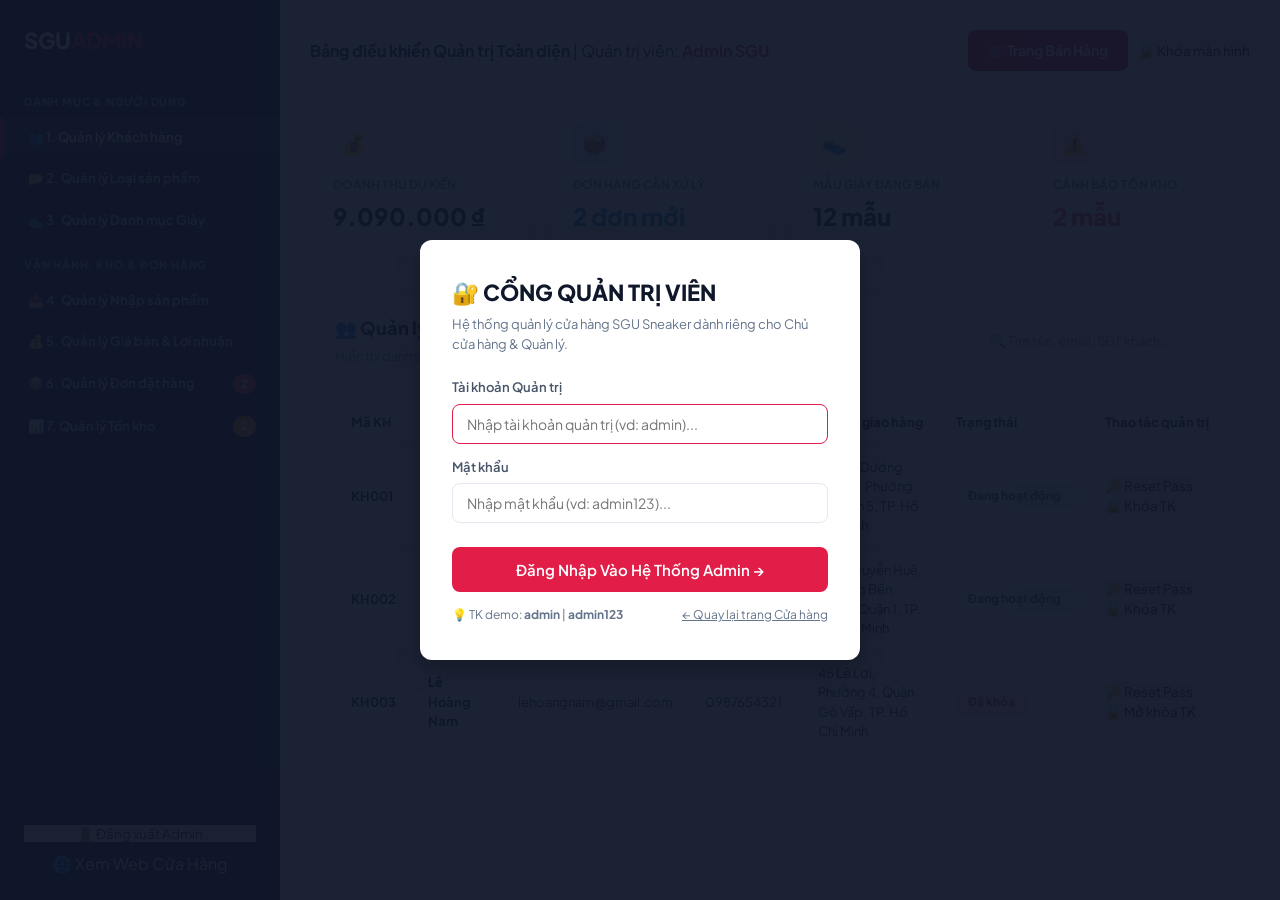
==== commit e20d7dcb: "fix(ui): add inline thumbnail dimensions and cache-busting link in admin" ====
--- a/admin.html
+++ b/admin.html
@@ -9,8 +9,8 @@
     <link rel="preconnect" href="https://fonts.gstatic.com" crossorigin>
     <link href="https://fonts.googleapis.com/css2?family=Plus+Jakarta+Sans:wght@400;500;600;700;800&display=swap" rel="stylesheet">
     <!-- STYLESHEETS DÙNG CHUNG & QUẢN TRỊ ADMIN -->
-    <link rel="stylesheet" href="./assets/css/common.css">
-    <link rel="stylesheet" href="./assets/css/admin.css">
+    <link rel="stylesheet" href="./assets/css/common.css?v=20261112">
+    <link rel="stylesheet" href="./assets/css/admin.css?v=20261112">
 </head>
 <body>
 
@@ -306,7 +306,7 @@
                         </thead>
                         <tbody id="prod-table-body">
                             <tr>
-                                <td><img src="./assets/images/products/sp001.jpg" class="thumb" alt="Shoe"></td>
+                                <td><img src="./assets/images/products/sp001.jpg" class="thumb" alt="Shoe" width="52" height="52" style="width: 52px; height: 52px; object-fit: cover; border-radius: 8px;"></td>
                                 <td><strong>SP001</strong></td>
                                 <td><strong>Nike Air Max Red 2025</strong></td>
                                 <td><span class="badge" style="background:#e0e7ff; color:#3730a3; font-weight:700;">Nike</span></td>
@@ -319,7 +319,7 @@
                                 </td>
                             </tr>
                             <tr>
-                                <td><img src="./assets/images/products/sp002.jpg" class="thumb" alt="Shoe"></td>
+                                <td><img src="./assets/images/products/sp002.jpg" class="thumb" alt="Shoe" width="52" height="52" style="width: 52px; height: 52px; object-fit: cover; border-radius: 8px;"></td>
                                 <td><strong>SP002</strong></td>
                                 <td><strong>Adidas Ultraboost Light Pro</strong></td>
                                 <td>Giày Chạy Bộ</td>
@@ -331,7 +331,7 @@
                                 </td>
                             </tr>
                             <tr>
-                                <td><img src="./assets/images/products/sp003.jpg" class="thumb" alt="Shoe"></td>
+                                <td><img src="./assets/images/products/sp003.jpg" class="thumb" alt="Shoe" width="52" height="52" style="width: 52px; height: 52px; object-fit: cover; border-radius: 8px;"></td>
                                 <td><strong>SP003</strong></td>
                                 <td><strong>Air Jordan 1 Retro High</strong></td>
                                 <td>Giày Sneaker</td>
@@ -701,14 +701,18 @@
             <div class="form-group">
                 <label style="display: flex; justify-content: space-between; align-items: center;">
                     <span>Hình ảnh sản phẩm *</span>
-                    <span style="font-size: 11.5px; font-weight: 500; color: var(--gray);">Chọn nhanh ảnh mẫu hoặc nhập đường dẫn ảnh</span>
+                    <span style="font-size: 11.5px; font-weight: 500; color: var(--gray);">Chọn ảnh từ máy tính hoặc ảnh mẫu có sẵn</span>
                 </label>
 
                 <div style="display: flex; gap: 12px; align-items: flex-start;">
                     <div style="flex: 1; display: flex; flex-direction: column; gap: 8px;">
-                        <!-- CHỌN NHANH ẢNH MẪU CÓ SẴN TRONG DỰ ÁN -->
-                        <div>
-                            <select id="prod-img-select" class="form-control" onchange="onProductImageSelectChange(this.value)">
+                        <!-- THANH CÔNG CỤ CHỌN ẢNH TỪ MÁY HOẶC CHỌN ẢNH MẪU -->
+                        <div style="display: flex; gap: 8px;">
+                            <button type="button" class="btn btn-outline" style="font-size: 12px; padding: 7px 12px; font-weight: 700; white-space: nowrap;" onclick="document.getElementById('simple-file-input').click()" title="Tải ảnh từ máy tính">
+                                📁 Chọn ảnh từ máy tính
+                            </button>
+                            <input type="file" id="simple-file-input" accept="image/*" style="display: none;" onchange="handleSimpleImageUpload(event)">
+                            <select id="prod-img-select" class="form-control" style="font-size: 13px;" onchange="onProductImageSelectChange(this.value)">
                                 <option value="./assets/images/products/sp001.jpg">SP001 - Nike Air Max Red</option>
                                 <option value="./assets/images/products/sp002.jpg">SP002 - Adidas Ultraboost</option>
                                 <option value="./assets/images/products/sp003.jpg">SP003 - Jordan 1 Chicago</option>
@@ -721,16 +725,16 @@
                                 <option value="./assets/images/products/sp010.jpg">SP010 - Penny Loafer Da Bóng</option>
                                 <option value="./assets/images/products/sp011.jpg">SP011 - Puma RS-X Triple White</option>
                                 <option value="./assets/images/products/sp012.jpg">SP012 - Adidas Adizero Pro</option>
-                                <option value="custom">-- Tự nhập đường dẫn / Link ảnh mạng --</option>
+                                <option value="custom">-- Tự nhập đường dẫn / Ảnh từ máy --</option>
                             </select>
                         </div>
-                        <!-- Ô NHẬP ĐƯỜNG DẪN ẢNH HOẶC LINK WEB -->
-                        <div>
-                            <input type="text" id="prod-img" class="form-control" placeholder="./assets/images/products/sp001.jpg hoặc https://..." oninput="handleProdImgInput(this.value)">
-                        </div>
-                    </div>
-                    <!-- KHUNG XEM TRƯỚC ẢNH (PREVIEW BOX) -->
-                    <div style="width: 84px; height: 84px; border: 1.5px solid var(--border); border-radius: 8px; overflow: hidden; background: #ffffff; display: flex; align-items: center; justify-content: center; flex-shrink: 0; box-shadow: var(--shadow-sm);">
+                        <!-- Ô NHẬP ĐƯỜNG DẪN ẢNH -->
+                        <div>
+                            <input type="text" id="prod-img" class="form-control" placeholder="./assets/images/products/sp001.jpg hoặc đường dẫn ảnh..." oninput="handleProdImgInput(this.value)">
+                        </div>
+                    </div>
+                    <!-- KHUNG XEM TRƯỚC ẢNH (PREVIEW BOX - CÓ THỂ CLICK ĐỂ CHỌN ẢNH) -->
+                    <div style="width: 84px; height: 84px; border: 1.5px solid var(--border); border-radius: 8px; overflow: hidden; background: #ffffff; display: flex; align-items: center; justify-content: center; flex-shrink: 0; box-shadow: var(--shadow-sm); cursor: pointer;" onclick="document.getElementById('simple-file-input').click()" title="Click vào đây để đổi ảnh từ máy tính">
                         <img id="img-preview-thumb" src="./assets/images/products/sp001.jpg" alt="Preview" style="width: 100%; height: 100%; object-fit: cover;" onerror="this.onerror=null; this.src='./assets/images/products/sp001.jpg';">
                     </div>
                 </div>
--- a/assets/css/admin.css
+++ b/assets/css/admin.css
@@ -249,13 +249,52 @@
 /* ==========================================================================
    6. BẢNG DỮ LIỆU & THANH TÌM KIẾM (TABLES & FILTERS)
    ========================================================================== */
+.card-box {
+    background: #ffffff;
+    border-radius: var(--radius-md);
+    border: 1px solid var(--border);
+    padding: 24px;
+    margin-bottom: 24px;
+    box-shadow: var(--shadow-sm);
+    overflow-x: auto;
+}
+
+.card-header {
+    display: flex;
+    justify-content: space-between;
+    align-items: center;
+    margin-bottom: 18px;
+    padding-bottom: 14px;
+    border-bottom: 2px solid var(--light);
+    gap: 16px;
+    flex-wrap: wrap;
+}
+
+.card-header h3 {
+    font-size: 18px;
+    font-weight: 800;
+    color: var(--dark);
+    margin-bottom: 2px;
+}
+
 .table-search-bar {
     display: flex;
-    justify-content: space-between;
-    align-items: center;
-    gap: 16px;
-    margin-bottom: 16px;
-    flex-wrap: wrap;
+    align-items: center;
+    gap: 10px;
+}
+
+.table-search-bar input {
+    padding: 9px 14px;
+    border: 1px solid var(--border);
+    border-radius: var(--radius-sm);
+    font-size: 13px;
+    outline: none;
+    min-width: 250px;
+    background: #ffffff;
+}
+
+.table-search-bar input:focus {
+    border-color: var(--primary);
 }
 
 .search-input-wrap {
@@ -318,12 +357,31 @@
     text-align: left;
     border-bottom: 1px solid var(--border);
     font-size: 13px;
+    vertical-align: middle;
 }
 
 th {
     background: #f8fafc;
     color: var(--secondary);
     font-weight: 700;
+    white-space: nowrap;
+}
+
+/* ẢNH THUMBNAIL SẢN PHẨM TRONG BẢNG QUẢN TRỊ */
+.thumb,
+table td img.thumb,
+table td img {
+    width: 52px !important;
+    height: 52px !important;
+    min-width: 52px !important;
+    max-width: 52px !important;
+    min-height: 52px !important;
+    max-height: 52px !important;
+    border-radius: 8px;
+    object-fit: cover;
+    border: 1px solid var(--border);
+    display: block;
+    background: #ffffff;
 }
 
 .btn-action {
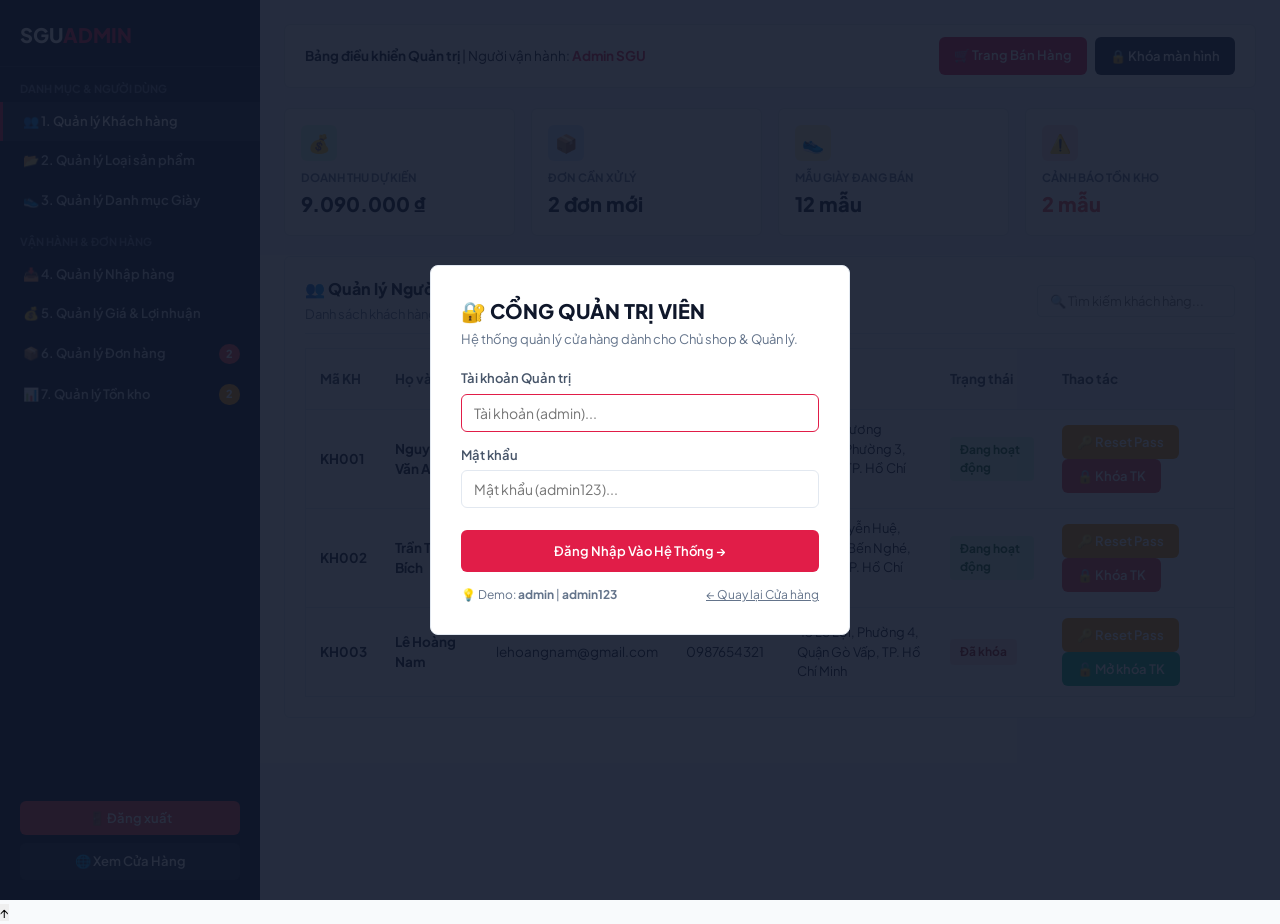
==== commit 1d4ec2ef: "refactor(ui): don gian hoa toan bo giao dien va tinh gon code HTML/CSS/JS" ====
--- a/admin.html
+++ b/admin.html
@@ -3,47 +3,46 @@
 <head>
     <meta charset="UTF-8">
     <meta name="viewport" content="width=device-width, initial-scale=1.0">
-    <title>Admin SGU SNEAKER - Hệ Thống Quản Trị Cửa Hàng Toàn Diện</title>
+    <title>Admin SGU SNEAKER - Hệ Thống Quản Trị Cửa Hàng</title>
     <!-- Google Fonts -->
     <link rel="preconnect" href="https://fonts.googleapis.com">
     <link rel="preconnect" href="https://fonts.gstatic.com" crossorigin>
     <link href="https://fonts.googleapis.com/css2?family=Plus+Jakarta+Sans:wght@400;500;600;700;800&display=swap" rel="stylesheet">
-    <!-- STYLESHEETS DÙNG CHUNG & QUẢN TRỊ ADMIN -->
-    <link rel="stylesheet" href="./assets/css/common.css?v=20261112">
-    <link rel="stylesheet" href="./assets/css/admin.css?v=20261112">
+    <!-- CSS Dùng Chung & CSS Admin Tối Giản -->
+    <link rel="stylesheet" href="./assets/css/common.css">
+    <link rel="stylesheet" href="./assets/css/admin.css">
 </head>
 <body>
 
+    <!-- THÔNG BÁO TOAST -->
     <div id="toast-container"></div>
 
-    <!-- =========================================================
-         MỤC I.1: TRANG ĐĂNG NHẬP ADMIN (KHÔNG DÙNG CHUNG VỚI KHÁCH)
-         ========================================================= -->
+    <!-- 1. MÀN HÌNH ĐĂNG NHẬP DÀNH RIÊNG CHO QUẢN TRỊ VIÊN -->
     <div id="admin-login-screen">
         <div class="login-card">
             <h2>🔐 CỔNG QUẢN TRỊ VIÊN</h2>
-            <p>Hệ thống quản lý cửa hàng SGU Sneaker dành riêng cho Chủ cửa hàng & Quản lý.</p>
+            <p>Hệ thống quản lý cửa hàng dành cho Chủ shop & Quản lý.</p>
             <div class="form-group">
                 <label for="admin-user">Tài khoản Quản trị</label>
-                <input type="text" id="admin-user" class="form-control" placeholder="Nhập tài khoản quản trị (vd: admin)..." autocomplete="username" onkeydown="if(event.key==='Enter') document.getElementById('admin-pass').focus()">
+                <input type="text" id="admin-user" class="form-control" placeholder="Tài khoản (admin)..." autocomplete="username" onkeydown="if(event.key==='Enter') document.getElementById('admin-pass').focus()">
             </div>
             <div class="form-group">
                 <label for="admin-pass">Mật khẩu</label>
-                <input type="password" id="admin-pass" class="form-control" placeholder="Nhập mật khẩu (vd: admin123)..." autocomplete="current-password" onkeydown="if(event.key==='Enter') loginAdmin()">
-            </div>
-            <button class="btn btn-primary" style="width: 100%; padding: 13px; font-size: 15px; margin-top: 10px;" onclick="loginAdmin()">
-                Đăng Nhập Vào Hệ Thống Admin →
+                <input type="password" id="admin-pass" class="form-control" placeholder="Mật khẩu (admin123)..." autocomplete="current-password" onkeydown="if(event.key==='Enter') loginAdmin()">
+            </div>
+            <button class="btn btn-primary" style="width: 100%; padding: 12px; margin-top: 8px;" onclick="loginAdmin()">
+                Đăng Nhập Vào Hệ Thống →
             </button>
-            <div style="margin-top: 14px; display: flex; justify-content: space-between; align-items: center; font-size: 12px; color: var(--gray);">
-                <span>💡 TK demo: <strong>admin</strong> | <strong>admin123</strong></span>
-                <a href="index.html" style="color: var(--gray); text-decoration: underline;">← Quay lại trang Cửa hàng</a>
+            <div style="margin-top: 14px; display: flex; justify-content: space-between; font-size: 12px; color: var(--gray);">
+                <span>💡 Demo: <strong>admin</strong> | <strong>admin123</strong></span>
+                <a href="index.html" style="text-decoration: underline;">← Quay lại Cửa hàng</a>
             </div>
         </div>
     </div>
 
-    <!-- BỐ CỤC CHÍNH DASHBOARD ADMIN -->
+    <!-- 2. BỐ CỤC CHÍNH DASHBOARD -->
     <div class="admin-layout">
-        <!-- SIDEBAR MENU: ĐẦY ĐỦ 7 CHỨC NĂNG QUẢN TRỊ -->
+        <!-- SIDEBAR MENU: 7 CHỨC NĂNG QUẢN TRỊ CHÍNH -->
         <aside class="sidebar">
             <div>
                 <div class="brand">SGU<span>ADMIN</span></div>
@@ -59,312 +58,195 @@
                     👟 3. Quản lý Danh mục Giày
                 </div>
 
-                <div class="menu-group-title">Vận Hành, Kho & Đơn Hàng</div>
+                <div class="menu-group-title">Vận Hành & Đơn Hàng</div>
                 <div class="menu-item" id="nav-imports" onclick="switchAdminTab('tab-imports', this)">
-                    📥 4. Quản lý Nhập sản phẩm
+                    📥 4. Quản lý Nhập hàng
                 </div>
                 <div class="menu-item" id="nav-pricing" onclick="switchAdminTab('tab-pricing', this)">
-                    💰 5. Quản lý Giá bán & Lợi nhuận
+                    💰 5. Quản lý Giá & Lợi nhuận
                 </div>
                 <div class="menu-item" id="nav-orders" onclick="switchAdminTab('tab-orders', this)">
-                    <span>📦 6. Quản lý Đơn đặt hàng</span>
-                    <span class="sidebar-badge danger" id="sidebar-order-count">3</span>
+                    <span>📦 6. Quản lý Đơn hàng</span>
+                    <span class="sidebar-badge danger" id="sidebar-order-count">0</span>
                 </div>
                 <div class="menu-item" id="nav-inventory" onclick="switchAdminTab('tab-inventory', this)">
                     <span>📊 7. Quản lý Tồn kho</span>
-                    <span class="sidebar-badge warning" id="sidebar-alert-count">2</span>
-                </div>
-            </div>
-
-            <div style="padding: 0 24px;">
-                <button class="btn btn-danger" style="width: 100%; margin-bottom: 10px;" onclick="logoutAdmin()">🚪 Đăng xuất Admin</button>
-                <a href="index.html" class="btn btn-dark" style="display:block; text-align:center;">🌐 Xem Web Cửa Hàng</a>
+                    <span class="sidebar-badge warning" id="sidebar-alert-count">0</span>
+                </div>
+            </div>
+
+            <div style="padding: 0 20px;">
+                <button class="btn btn-danger" style="width: 100%; margin-bottom: 8px;" onclick="logoutAdmin()">🚪 Đăng xuất</button>
+                <a href="index.html" class="btn btn-dark" style="display:block; text-align:center;">🌐 Xem Cửa Hàng</a>
             </div>
         </aside>
 
-        <!-- MAIN CONTENT -->
+        <!-- NỘI DUNG CHÍNH (MAIN CONTENT) -->
         <main class="main-content">
+            <!-- Thanh tiêu đề trên cùng -->
             <div class="top-bar">
                 <div>
-                    <strong>Bảng điều khiển Quản trị Toàn diện</strong> | Quản trị viên: <span style="color: var(--primary); font-weight: 700;">Admin SGU</span>
-                </div>
-                <div style="display:flex; gap:10px;">
+                    <strong>Bảng điều khiển Quản trị</strong> | Người vận hành: <span style="color: var(--primary); font-weight: 700;">Admin SGU</span>
+                </div>
+                <div style="display: flex; gap: 8px;">
                     <a href="index.html" class="btn btn-primary">🛒 Trang Bán Hàng</a>
-                    <button class="btn btn-dark" onclick="lockAdminScreen()">
-                        🔒 Khóa màn hình
-                    </button>
-                </div>
-            </div>
-
-            <!-- BỘ THẺ KPI THỐNG KÊ NHANH (METRIC CARDS) - ĐỈNH CAO UI/UX ADMIN -->
+                    <button class="btn btn-dark" onclick="lockAdminScreen()">🔒 Khóa màn hình</button>
+                </div>
+            </div>
+
+            <!-- BỘ THẺ THỐNG KÊ KPI CON SỐ -->
             <div class="kpi-grid">
-                <div class="kpi-card" onclick="switchAdminTab('tab-orders', document.getElementById('nav-orders'))" title="Bấm để xem danh sách Đơn đặt hàng">
+                <div class="kpi-card" onclick="switchAdminTab('tab-orders', document.getElementById('nav-orders'))">
                     <div class="kpi-icon revenue">💰</div>
                     <div class="kpi-title">Doanh Thu Dự Kiến</div>
-                    <div class="kpi-val" id="kpi-revenue">42.500.000 ₫</div>
-                </div>
-
-                <div class="kpi-card" onclick="switchAdminTab('tab-orders', document.getElementById('nav-orders'))" title="Bấm để xem các đơn mới cần xử lý">
+                    <div class="kpi-val" id="kpi-revenue">0 ₫</div>
+                </div>
+                <div class="kpi-card" onclick="switchAdminTab('tab-orders', document.getElementById('nav-orders'))">
                     <div class="kpi-icon orders">📦</div>
-                    <div class="kpi-title">Đơn Hàng Cần Xử Lý</div>
-                    <div class="kpi-val" id="kpi-pending-orders" style="color:var(--info);">3 đơn mới</div>
-                </div>
-
-                <div class="kpi-card" onclick="switchAdminTab('tab-prods', document.getElementById('nav-prods'))" title="Bấm để xem danh mục sản phẩm">
+                    <div class="kpi-title">Đơn Cần Xử Lý</div>
+                    <div class="kpi-val" id="kpi-pending-orders" style="color:var(--info);">0 đơn</div>
+                </div>
+                <div class="kpi-card" onclick="switchAdminTab('tab-prods', document.getElementById('nav-prods'))">
                     <div class="kpi-icon products">👟</div>
                     <div class="kpi-title">Mẫu Giày Đang Bán</div>
-                    <div class="kpi-val" id="kpi-total-prods">16 mẫu</div>
-                </div>
-
-                <div class="kpi-card" onclick="switchAdminTab('tab-inventory', document.getElementById('nav-inventory'))" title="Bấm để xem cảnh báo tồn kho">
+                    <div class="kpi-val" id="kpi-total-prods">0 mẫu</div>
+                </div>
+                <div class="kpi-card" onclick="switchAdminTab('tab-inventory', document.getElementById('nav-inventory'))">
                     <div class="kpi-icon alert">⚠️</div>
                     <div class="kpi-title">Cảnh Báo Tồn Kho</div>
-                    <div class="kpi-val" id="kpi-low-stock" style="color:var(--danger);">2 mẫu</div>
-                </div>
-            </div>
-
-            <!-- ================= MỤC I.2: QUẢN LÝ NGƯỜI DÙNG / KHÁCH HÀNG (0.75đ) ================= -->
+                    <div class="kpi-val" id="kpi-low-stock" style="color:var(--danger);">0 mẫu</div>
+                </div>
+            </div>
+
+            <!-- TAB 1: QUẢN LÝ KHÁCH HÀNG -->
             <div id="tab-users" class="admin-tab" style="display: block;">
                 <div class="card-box">
                     <div class="card-header">
                         <div>
                             <h3>👥 Quản lý Người dùng / Khách hàng</h3>
-                            <span style="font-size: 13px; color: var(--gray);">Hiển thị danh sách khách hàng, Reset mật khẩu và Khóa / Mở khóa tài khoản</span>
+                            <span style="font-size: 13px; color: var(--gray);">Danh sách khách hàng, Reset mật khẩu và Khóa / Mở khóa tài khoản</span>
                         </div>
                         <div class="table-search-bar">
-                            <input type="text" placeholder="🔍 Tìm tên, email, SĐT khách..." oninput="filterTableAsYouType(this, 'user-table-body')">
-                        </div>
-                    </div>
-                    <table>
-                        <thead>
-                            <tr>
-                                <th>Mã KH</th>
-                                <th>Họ và tên</th>
-                                <th>Email / Tài khoản</th>
-                                <th>Số điện thoại</th>
-                                <th>Địa chỉ giao hàng</th>
-                                <th>Trạng thái</th>
-                                <th>Thao tác quản trị</th>
-                            </tr>
-                        </thead>
-                        <tbody id="user-table-body">
-                            <tr>
-                                <td><strong>KH001</strong></td>
-                                <td><strong>Nguyễn Văn A</strong></td>
-                                <td>nguyenvana@gmail.com</td>
-                                <td>0909123456</td>
-                                <td>273 An Dương Vương, Q.5, TP.HCM</td>
-                                <td><span class="badge badge-active" id="badge-kh1">Đang hoạt động</span></td>
-                                <td>
-                                    <button class="btn btn-warning" onclick="resetUserPassword('Nguyễn Văn A')">🔑 Reset Pass</button>
-                                    <button class="btn btn-danger" id="btn-lock-kh1" onclick="toggleLock('kh1', 'Nguyễn Văn A')">🔒 Khóa TK</button>
-                                </td>
-                            </tr>
-                            <tr>
-                                <td><strong>KH002</strong></td>
-                                <td><strong>Trần Thị Bích</strong></td>
-                                <td>tranthibich@gmail.com</td>
-                                <td>0918222333</td>
-                                <td>120 Nguyễn Huệ, Q.1, TP.HCM</td>
-                                <td><span class="badge badge-active" id="badge-kh2">Đang hoạt động</span></td>
-                                <td>
-                                    <button class="btn btn-warning" onclick="resetUserPassword('Trần Thị Bích')">🔑 Reset Pass</button>
-                                    <button class="btn btn-danger" id="btn-lock-kh2" onclick="toggleLock('kh2', 'Trần Thị Bích')">🔒 Khóa TK</button>
-                                </td>
-                            </tr>
-                            <tr>
-                                <td><strong>KH003</strong></td>
-                                <td><strong>Lê Hoàng Nam</strong></td>
-                                <td>lehoangnam@gmail.com</td>
-                                <td>0987654321</td>
-                                <td>45 Lê Lợi, Q.Gò Vấp, TP.HCM</td>
-                                <td><span class="badge badge-locked" id="badge-kh3">Đã khóa</span></td>
-                                <td>
-                                    <button class="btn btn-warning" onclick="resetUserPassword('Lê Hoàng Nam')">🔑 Reset Pass</button>
-                                    <button class="btn btn-success" id="btn-lock-kh3" onclick="toggleLock('kh3', 'Lê Hoàng Nam')">🔓 Mở khóa TK</button>
-                                </td>
-                            </tr>
-                        </tbody>
-                    </table>
-                </div>
-            </div>
-
-            <!-- ================= MỤC I.3: QUẢN LÝ LOẠI SẢN PHẨM (0.5đ) ================= -->
+                            <input type="text" placeholder="🔍 Tìm kiếm khách hàng..." oninput="filterTableAsYouType(this, 'user-table-body')">
+                        </div>
+                    </div>
+                    <div class="table-responsive">
+                        <table class="table">
+                            <thead>
+                                <tr>
+                                    <th>Mã KH</th>
+                                    <th>Họ và tên</th>
+                                    <th>Email / Tài khoản</th>
+                                    <th>Số điện thoại</th>
+                                    <th>Địa chỉ</th>
+                                    <th>Trạng thái</th>
+                                    <th>Thao tác</th>
+                                </tr>
+                            </thead>
+                            <tbody id="user-table-body"></tbody>
+                        </table>
+                    </div>
+                </div>
+            </div>
+
+            <!-- TAB 2: QUẢN LÝ LOẠI SẢN PHẨM -->
             <div id="tab-cats" class="admin-tab" style="display: none;">
                 <div class="card-box">
                     <div class="card-header">
-                        <h3>📂 Quản lý Loại sản phẩm (Thêm, Sửa, Xóa / Ẩn)</h3>
-                    </div>
-
-                    <div style="display: grid; grid-template-columns: 1fr 2fr auto; gap: 14px; background: #f8fafc; padding: 18px; border-radius: var(--radius-sm); margin-bottom: 24px; align-items: end;">
-                        <div>
-                            <label style="font-size: 13px; font-weight: 600;">Mã loại giày *</label>
-                            <input type="text" id="cat-code" class="form-control" placeholder="Nhập mã loại...">
-                        </div>
-                        <div>
-                            <label style="font-size: 13px; font-weight: 600;">Tên loại giày *</label>
-                            <input type="text" id="cat-name" class="form-control" placeholder="Nhập tên loại sản phẩm...">
+                        <h3>📂 Quản lý Loại sản phẩm</h3>
+                    </div>
+
+                    <!-- Form thêm / sửa loại sản phẩm -->
+                    <div class="filter-bar">
+                        <div style="flex: 1; min-width: 140px;">
+                            <label>Mã loại giày *</label>
+                            <input type="text" id="cat-code" class="form-control" placeholder="Mã loại (vd: LOAI05)...">
+                        </div>
+                        <div style="flex: 2; min-width: 200px;">
+                            <label>Tên loại giày *</label>
+                            <input type="text" id="cat-name" class="form-control" placeholder="Tên loại sản phẩm...">
                         </div>
                         <div style="display: flex; gap: 8px;">
-                            <button id="btn-save-cat" class="btn btn-primary" style="padding: 11px 22px;" onclick="saveCategory()">+ Lưu Loại Giày</button>
-                            <button id="btn-cancel-cat" class="btn btn-danger" style="padding: 11px 16px; display: none;" onclick="cancelCategoryEdit()">Hủy</button>
-                        </div>
-                    </div>
-
-                    <div style="margin-bottom: 14px;">
-                        <input type="text" placeholder="🔍 Tìm kiếm loại giày..." oninput="filterTableAsYouType(this, 'cat-table-body')" class="form-control" style="max-width: 320px;">
-                    </div>
-
-                    <table>
-                        <thead>
-                            <tr>
-                                <th>Mã loại</th>
-                                <th>Tên loại giày</th>
-                                <th>Số lượng mẫu</th>
-                                <th>Trạng thái</th>
-                                <th>Hành động</th>
-                            </tr>
-                        </thead>
-                        <tbody id="cat-table-body">
-                            <tr>
-                                <td><strong>LOAI01</strong></td>
-                                <td class="cat-name">Giày Sneaker</td>
-                                <td>4 sản phẩm</td>
-                                <td><span class="badge badge-active">Đang hiển thị</span></td>
-                                <td>
-                                    <button class="btn btn-warning" onclick="editCategory('LOAI01', 'Giày Sneaker')">✏️ Sửa</button>
-                                    <button class="btn btn-outline" onclick="toggleHideCategory('LOAI01')">👁️ Ẩn</button>
-                                    <button class="btn btn-danger" onclick="deleteCategory('LOAI01')">🗑️ Xóa</button>
-                                </td>
-                            </tr>
-                            <tr>
-                                <td><strong>LOAI02</strong></td>
-                                <td class="cat-name">Giày Chạy Bộ</td>
-                                <td>4 sản phẩm</td>
-                                <td><span class="badge badge-active">Đang hiển thị</span></td>
-                                <td>
-                                    <button class="btn btn-warning" onclick="editCategory('LOAI02', 'Giày Chạy Bộ')">✏️ Sửa</button>
-                                    <button class="btn btn-outline" onclick="toggleHideCategory('LOAI02')">👁️ Ẩn</button>
-                                    <button class="btn btn-danger" onclick="deleteCategory('LOAI02')">🗑️ Xóa</button>
-                                </td>
-                            </tr>
-                            <tr>
-                                <td><strong>LOAI03</strong></td>
-                                <td class="cat-name">Giày Đá Bóng</td>
-                                <td>2 sản phẩm</td>
-                                <td><span class="badge badge-active">Đang hiển thị</span></td>
-                                <td>
-                                    <button class="btn btn-warning" onclick="editCategory('LOAI03', 'Giày Đá Bóng')">✏️ Sửa</button>
-                                    <button class="btn btn-outline" onclick="toggleHideCategory('LOAI03')">👁️ Ẩn</button>
-                                    <button class="btn btn-danger" onclick="deleteCategory('LOAI03')">🗑️ Xóa</button>
-                                </td>
-                            </tr>
-                            <tr>
-                                <td><strong>LOAI04</strong></td>
-                                <td class="cat-name">Giày Tây Nam</td>
-                                <td>2 sản phẩm</td>
-                                <td><span class="badge badge-active">Đang hiển thị</span></td>
-                                <td>
-                                    <button class="btn btn-warning" onclick="editCategory('LOAI04', 'Giày Tây Nam')">✏️ Sửa</button>
-                                    <button class="btn btn-outline" onclick="toggleHideCategory('LOAI04')">👁️ Ẩn</button>
-                                    <button class="btn btn-danger" onclick="deleteCategory('LOAI04')">🗑️ Xóa</button>
-                                </td>
-                            </tr>
-                        </tbody>
-                    </table>
-                </div>
-            </div>
-
-            <!-- ================= MỤC I.4: QUẢN LÝ DANH MỤC SẢN PHẨM (0.75đ) ================= -->
+                            <button id="btn-save-cat" class="btn btn-primary" onclick="saveCategory()">+ Lưu Loại Giày</button>
+                            <button id="btn-cancel-cat" class="btn btn-danger" style="display: none;" onclick="cancelCategoryEdit()">Hủy</button>
+                        </div>
+                    </div>
+
+                    <div style="margin-bottom: 12px;">
+                        <input type="text" placeholder="🔍 Tìm kiếm loại giày..." oninput="filterTableAsYouType(this, 'cat-table-body')" class="form-control" style="max-width: 300px;">
+                    </div>
+
+                    <div class="table-responsive">
+                        <table class="table">
+                            <thead>
+                                <tr>
+                                    <th>Mã loại</th>
+                                    <th>Tên loại giày</th>
+                                    <th>Số lượng mẫu</th>
+                                    <th>Trạng thái</th>
+                                    <th>Hành động</th>
+                                </tr>
+                            </thead>
+                            <tbody id="cat-table-body"></tbody>
+                        </table>
+                    </div>
+                </div>
+            </div>
+
+            <!-- TAB 3: QUẢN LÝ DANH MỤC GIÀY -->
             <div id="tab-prods" class="admin-tab" style="display: none;">
                 <div class="card-box">
                     <div class="card-header">
                         <div>
                             <h3>👟 Quản lý Danh mục Sản phẩm Giày</h3>
-                            <span style="font-size: 13px; color: var(--gray);">Thêm mới, sửa thông tin và ẩn/hiện sản phẩm khỏi web khách hàng</span>
-                        </div>
-                        <div style="display:flex; gap:12px; align-items:center;">
+                            <span style="font-size: 13px; color: var(--gray);">Thêm mới, sửa thông tin và ẩn/hiện sản phẩm</span>
+                        </div>
+                        <div style="display: flex; gap: 10px; align-items: center;">
                             <div class="table-search-bar">
-                                <input type="text" placeholder="🔍 Tìm tên, mã giày, loại..." oninput="filterTableAsYouType(this, 'prod-table-body')">
+                                <input type="text" placeholder="🔍 Tìm tên, mã giày..." oninput="filterTableAsYouType(this, 'prod-table-body')">
                             </div>
-                            <button class="btn btn-primary" onclick="openAddProductModal()">+ Thêm sản phẩm giày mới</button>
-                        </div>
-                    </div>
-
-                    <table>
-                        <thead>
-                            <tr>
-                                <th>Hình</th>
-                                <th>Mã SP</th>
-                                <th>Tên sản phẩm giày</th>
-                                <th>Thương hiệu</th>
-                                <th>Phân loại</th>
-                                <th>Giá bán</th>
-                                <th>Trạng thái</th>
-                                <th style="width: 200px; text-align: center;">Thao tác quản trị</th>
-                            </tr>
-                        </thead>
-                        <tbody id="prod-table-body">
-                            <tr>
-                                <td><img src="./assets/images/products/sp001.jpg" class="thumb" alt="Shoe" width="52" height="52" style="width: 52px; height: 52px; object-fit: cover; border-radius: 8px;"></td>
-                                <td><strong>SP001</strong></td>
-                                <td><strong>Nike Air Max Red 2025</strong></td>
-                                <td><span class="badge" style="background:#e0e7ff; color:#3730a3; font-weight:700;">Nike</span></td>
-                                <td>Giày Sneaker</td>
-                                <td><strong style="color:var(--primary); font-size:14px;">2.450.000 ₫</strong></td>
-                                <td><span class="badge badge-active">Đang bán</span></td>
-                                <td>
-                                    <button class="btn btn-warning" onclick="openEditProductModal('SP001')">✏️ Sửa</button>
-                                    <button class="btn btn-danger" onclick="toggleHideProduct('SP001')">🗑️ Xóa / Ẩn</button>
-                                </td>
-                            </tr>
-                            <tr>
-                                <td><img src="./assets/images/products/sp002.jpg" class="thumb" alt="Shoe" width="52" height="52" style="width: 52px; height: 52px; object-fit: cover; border-radius: 8px;"></td>
-                                <td><strong>SP002</strong></td>
-                                <td><strong>Adidas Ultraboost Light Pro</strong></td>
-                                <td>Giày Chạy Bộ</td>
-                                <td>Đế Boost hoàn trả năng lượng, bọt siêu nhẹ bền bỉ.</td>
-                                <td><span class="badge badge-active">Đang bán</span></td>
-                                <td>
-                                    <button class="btn btn-warning" onclick="openEditProductModal('SP002')">✏️ Sửa</button>
-                                    <button class="btn btn-danger" onclick="toggleHideProduct('SP002')">🗑️ Xóa / Ẩn</button>
-                                </td>
-                            </tr>
-                            <tr>
-                                <td><img src="./assets/images/products/sp003.jpg" class="thumb" alt="Shoe" width="52" height="52" style="width: 52px; height: 52px; object-fit: cover; border-radius: 8px;"></td>
-                                <td><strong>SP003</strong></td>
-                                <td><strong>Air Jordan 1 Retro High</strong></td>
-                                <td>Giày Sneaker</td>
-                                <td>Chất liệu da thật cao cấp, cổ cao tôn dáng thời trang đường phố.</td>
-                                <td><span class="badge badge-active">Đang bán</span></td>
-                                <td>
-                                    <button class="btn btn-warning" onclick="openEditProductModal('SP003')">✏️ Sửa</button>
-                                    <button class="btn btn-danger" onclick="toggleHideProduct('SP003')">🗑️ Xóa / Ẩn</button>
-                                </td>
-                            </tr>
-                        </tbody>
-                    </table>
-                </div>
-            </div>
-
-            <!-- ================= MỤC I.5: QUẢN LÝ NHẬP SẢN PHẨM (0.75đ) ================= -->
+                            <button class="btn btn-primary" onclick="openAddProductModal()">+ Thêm giày mới</button>
+                        </div>
+                    </div>
+
+                    <div class="table-responsive">
+                        <table class="table">
+                            <thead>
+                                <tr>
+                                    <th>Hình</th>
+                                    <th>Mã SP</th>
+                                    <th>Tên sản phẩm</th>
+                                    <th>Thương hiệu</th>
+                                    <th>Phân loại</th>
+                                    <th>Giá bán</th>
+                                    <th>Trạng thái</th>
+                                    <th>Thao tác</th>
+                                </tr>
+                            </thead>
+                            <tbody id="prod-table-body"></tbody>
+                        </table>
+                    </div>
+                </div>
+            </div>
+
+            <!-- TAB 4: QUẢN LÝ NHẬP SẢN PHẨM -->
             <div id="tab-imports" class="admin-tab" style="display: none;">
                 <div class="card-box">
                     <div class="card-header">
                         <div>
-                            <h3>📥 Quản lý Phiếu Nhập Hàng (Không quản lý Nhà cung cấp)</h3>
-                            <span style="font-size: 13px; color: var(--gray);">Thêm, sửa và chỉ sửa phiếu nhập trước khi hoàn thành</span>
+                            <h3>📥 Quản lý Phiếu Nhập Hàng</h3>
+                            <span style="font-size: 13px; color: var(--gray);">Tạo phiếu nhập và cập nhật tồn kho</span>
                         </div>
                         <button class="btn btn-primary" onclick="openImportModal('new')">+ Thêm phiếu nhập mới</button>
                     </div>
 
                     <div class="filter-bar">
-                        <div>
-                            <label style="font-size:12px; font-weight:700; display:block; margin-bottom:4px;">Tìm mã phiếu hoặc sản phẩm</label>
+                        <div style="flex: 2; min-width: 200px;">
+                            <label>Tìm mã phiếu hoặc sản phẩm</label>
                             <input type="text" id="import-filter-keyword" class="form-control" placeholder="Tìm theo mã phiếu hoặc tên giày..." oninput="filterAdminImports()">
                         </div>
-                        <div>
-                            <label style="font-size:12px; font-weight:700; display:block; margin-bottom:4px;">Ngày lập phiếu</label>
+                        <div style="flex: 1; min-width: 150px;">
+                            <label>Ngày lập phiếu</label>
                             <input type="date" id="import-filter-date" class="form-control" onchange="filterAdminImports()">
                         </div>
                         <div style="display: flex; gap: 8px;">
@@ -373,41 +255,37 @@
                         </div>
                     </div>
 
-                    <table>
-                        <thead>
-                            <tr>
-                                <th>Mã phiếu</th>
-                                <th>Ngày nhập</th>
-                                <th>Chi tiết sản phẩm (Số lượng & Giá nhập)</th>
-                                <th>Tổng giá trị</th>
-                                <th>Trạng thái</th>
-                                <th>Thao tác quản trị</th>
-                            </tr>
-                        </thead>
-                        <tbody id="imports-table-body">
-                            <tr>
-                                <td colspan="6" style="text-align:center; padding:35px; color:var(--gray);">
-                                    Chưa có phiếu nhập hàng nào. Bấm <strong>"+ Thêm phiếu nhập mới"</strong> để tạo phiếu nhập kho.
-                                </td>
-                            </tr>
-                        </tbody>
-                    </table>
-                </div>
-            </div>
-
-            <!-- ================= MỤC I.6: QUẢN LÝ GIÁ BÁN & LỢI NHUẬN (0.50đ) ================= -->
+                    <div class="table-responsive">
+                        <table class="table">
+                            <thead>
+                                <tr>
+                                    <th>Mã phiếu</th>
+                                    <th>Ngày nhập</th>
+                                    <th>Chi tiết sản phẩm</th>
+                                    <th>Tổng giá trị</th>
+                                    <th>Trạng thái</th>
+                                    <th>Thao tác</th>
+                                </tr>
+                            </thead>
+                            <tbody id="imports-table-body"></tbody>
+                        </table>
+                    </div>
+                </div>
+            </div>
+
+            <!-- TAB 5: QUẢN LÝ GIÁ BÁN & LỢI NHUẬN -->
             <div id="tab-pricing" class="admin-tab" style="display: none;">
                 <div class="card-box">
                     <div class="card-header">
                         <div>
-                            <h3>💰 Quản lý Giá Bán & Thiết Lập Tỉ Lệ % Lợi Nhuận</h3>
-                            <span style="font-size: 13px; color: var(--gray);">Giá bán tự động cập nhật = Giá vốn * (1 + % Lợi nhuận)</span>
+                            <h3>💰 Quản lý Giá Bán & % Lợi Nhuận</h3>
+                            <span style="font-size: 13px; color: var(--gray);">Giá bán = Giá vốn * (1 + % Lợi nhuận)</span>
                         </div>
                     </div>
 
                     <div class="filter-bar">
-                        <div>
-                            <label style="font-size:12px; font-weight:700; display:block; margin-bottom:4px;">Áp dụng cho Phân loại</label>
+                        <div style="flex: 1; min-width: 180px;">
+                            <label>Áp dụng cho Phân loại</label>
                             <select class="form-control" id="bulk-cat-select">
                                 <option>Giày Sneaker</option>
                                 <option>Giày Chạy Bộ</option>
@@ -415,89 +293,63 @@
                                 <option>Giày Tây Nam</option>
                             </select>
                         </div>
-                        <div>
-                            <label style="font-size:12px; font-weight:700; display:block; margin-bottom:4px;">% Lợi nhuận mới</label>
-                            <input type="number" id="bulk-percent-input" class="form-control" value="35" style="width:120px;">
+                        <div style="width: 120px;">
+                            <label>% Lợi nhuận mới</label>
+                            <input type="number" id="bulk-percent-input" class="form-control" value="35">
                         </div>
                         <button class="btn btn-primary" onclick="applyBulkProfit()">Áp Dụng Cho Toàn Loại</button>
                     </div>
 
-                    <div style="margin-bottom: 14px;">
-                        <input type="text" placeholder="🔍 Tìm kiếm sản phẩm định giá..." oninput="filterTableAsYouType(this, 'pricing-table-body')" class="form-control" style="max-width: 320px;">
-                    </div>
-
-                    <table>
-                        <thead>
-                            <tr>
-                                <th>Mã SP</th>
-                                <th>Tên sản phẩm giày</th>
-                                <th>Phân loại</th>
-                                <th>Giá vốn (Giá nhập)</th>
-                                <th>Tỉ lệ % Lợi nhuận</th>
-                                <th>Giá bán ra (Tự động tính)</th>
-                                <th>Cập nhật</th>
-                            </tr>
-                        </thead>
-                        <tbody id="pricing-table-body">
-                            <tr>
-                                <td><strong>SP001</strong></td>
-                                <td><strong>Nike Air Max Red 2025</strong></td>
-                                <td>Giày Sneaker</td>
-                                <td>1.800.000 ₫</td>
-                                <td><input type="number" class="form-control" value="36" style="width:85px; display:inline-block;" oninput="calcPrice(this, 1800000, 'sell-1')"> %</td>
-                                <td><strong style="color:var(--primary); font-size:16px;" id="sell-1">2.448.000 ₫</strong></td>
-                                <td><button class="btn btn-primary" onclick="showToast('Đã lưu giá bán mới cho SP001!', 'success')">Lưu</button></td>
-                            </tr>
-                            <tr>
-                                <td><strong>SP002</strong></td>
-                                <td><strong>Adidas Ultraboost Light Pro</strong></td>
-                                <td>Giày Chạy Bộ</td>
-                                <td>1.400.000 ₫</td>
-                                <td><input type="number" class="form-control" value="35" style="width:85px; display:inline-block;" oninput="calcPrice(this, 1400000, 'sell-2')"> %</td>
-                                <td><strong style="color:var(--primary); font-size:16px;" id="sell-2">1.890.000 ₫</strong></td>
-                                <td><button class="btn btn-primary" onclick="showToast('Đã lưu giá bán mới cho SP002!', 'success')">Lưu</button></td>
-                            </tr>
-                            <tr>
-                                <td><strong>SP003</strong></td>
-                                <td><strong>Air Jordan 1 Retro High</strong></td>
-                                <td>Giày Sneaker</td>
-                                <td>2.400.000 ₫</td>
-                                <td><input type="number" class="form-control" value="33" style="width:85px; display:inline-block;" oninput="calcPrice(this, 2400000, 'sell-3')"> %</td>
-                                <td><strong style="color:var(--primary); font-size:16px;" id="sell-3">3.192.000 ₫</strong></td>
-                                <td><button class="btn btn-primary" onclick="showToast('Đã lưu giá bán mới cho SP003!', 'success')">Lưu</button></td>
-                            </tr>
-                        </tbody>
-                    </table>
-                </div>
-            </div>
-
-            <!-- ================= MỤC I.7: QUẢN LÝ ĐƠN ĐẶT HÀNG (0.50đ) ================= -->
+                    <div style="margin-bottom: 12px;">
+                        <input type="text" placeholder="🔍 Tìm kiếm sản phẩm định giá..." oninput="filterTableAsYouType(this, 'pricing-table-body')" class="form-control" style="max-width: 300px;">
+                    </div>
+
+                    <div class="table-responsive">
+                        <table class="table">
+                            <thead>
+                                <tr>
+                                    <th>Mã SP</th>
+                                    <th>Tên sản phẩm</th>
+                                    <th>Phân loại</th>
+                                    <th>Giá vốn</th>
+                                    <th>% Lợi nhuận</th>
+                                    <th>Giá bán ra</th>
+                                    <th>Cập nhật</th>
+                                </tr>
+                            </thead>
+                            <tbody id="pricing-table-body"></tbody>
+                        </table>
+                    </div>
+                </div>
+            </div>
+
+            <!-- TAB 6: QUẢN LÝ ĐƠN ĐẶT HÀNG -->
             <div id="tab-orders" class="admin-tab" style="display: none;">
                 <div class="card-box">
                     <div class="card-header">
                         <div>
-                            <h3>📦 Quản lý & Cập Nhật Tình Trạng Đơn Đặt Hàng</h3>
-                            <span style="font-size: 13px; color: var(--gray);">Đồng bộ đơn hàng từ giỏ hàng của khách (Mới đặt, Đã xử lý, Đã giao, Hủy)</span>
+                            <h3>📦 Quản lý & Cập Nhật Tình Trạng Đơn Hàng</h3>
+                            <span style="font-size: 13px; color: var(--gray);">Đồng bộ đơn hàng từ giỏ hàng của khách</span>
                         </div>
                     </div>
 
                     <div class="filter-bar">
-                        <div>
-                            <label style="font-size:12px; font-weight:700; display:block; margin-bottom:4px;">Tìm mã đơn / Khách hàng</label>
+                        <div style="flex: 2; min-width: 180px;">
+                            <label>Tìm mã đơn / Khách hàng</label>
                             <input type="text" id="order-filter-keyword" class="form-control" placeholder="Tìm theo mã đơn hoặc tên khách..." oninput="filterAdminOrders()">
                         </div>
-                        <div>
-                            <label style="font-size:12px; font-weight:700; display:block; margin-bottom:4px;">Từ ngày đặt</label>
+                        <div style="flex: 1; min-width: 140px;">
+                            <label>Từ ngày</label>
                             <input type="date" id="order-filter-from" class="form-control" onchange="filterAdminOrders()">
                         </div>
-                        <div>
-                            <label style="font-size:12px; font-weight:700; display:block; margin-bottom:4px;">Đến ngày đặt</label>
+                        <div style="flex: 1; min-width: 140px;">
+                            <label>Đến ngày</label>
                             <input type="date" id="order-filter-to" class="form-control" onchange="filterAdminOrders()">
                         </div>
-                        <div>
-                            <label style="font-size:12px; font-weight:700; display:block; margin-bottom:4px;">Tình trạng đơn</label>
+                        <div style="flex: 1; min-width: 140px;">
+                            <label>Tình trạng đơn</label>
                             <select class="form-control" id="order-filter-status" onchange="filterAdminOrders()">
-                                <option value="ALL">-- Tất cả tình trạng --</option>
+                                <option value="ALL">-- Tất cả --</option>
                                 <option value="Mới đặt">Mới đặt</option>
                                 <option value="Đã xử lý">Đã xử lý</option>
                                 <option value="Đã giao">Đã giao</option>
@@ -505,62 +357,42 @@
                             </select>
                         </div>
                         <div style="display: flex; gap: 8px;">
-                            <button class="btn btn-dark" onclick="filterAdminOrders()">🔍 Lọc đơn hàng</button>
+                            <button class="btn btn-dark" onclick="filterAdminOrders()">🔍 Lọc</button>
                             <button class="btn btn-outline" onclick="resetAdminOrderFilters()">🔄 Đặt lại</button>
                         </div>
                     </div>
 
-                    <table>
-                        <thead>
-                            <tr>
-                                <th>Mã đơn</th>
-                                <th>Khách hàng</th>
-                                <th>Ngày đặt</th>
-                                <th>Tổng tiền</th>
-                                <th>Tình trạng hiện tại</th>
-                                <th>Cập nhật trạng thái & Chi tiết</th>
-                            </tr>
-                        </thead>
-                        <tbody id="admin-orders-table">
-                            <!-- JS tự render từ LocalStorage -->
-                        </tbody>
-                    </table>
-                </div>
-            </div>
-
-            <!-- ================= MỤC I.8: QUẢN LÝ TỒN KHO & CẢNH BÁO (0.75đ) ================= -->
+                    <div class="table-responsive">
+                        <table class="table">
+                            <thead>
+                                <tr>
+                                    <th>Mã đơn</th>
+                                    <th>Khách hàng</th>
+                                    <th>Ngày đặt</th>
+                                    <th>Tổng tiền</th>
+                                    <th>Tình trạng</th>
+                                    <th>Thao tác</th>
+                                </tr>
+                            </thead>
+                            <tbody id="admin-orders-table"></tbody>
+                        </table>
+                    </div>
+                </div>
+            </div>
+
+            <!-- TAB 7: QUẢN LÝ TỒN KHO & CẢNH BÁO -->
             <div id="tab-inventory" class="admin-tab" style="display: none;">
-                <!-- CẢNH BÁO SẮP HẾT HÀNG (Mục I.8) -->
-                <div style="background: #fff1f2; border: 1.5px solid #fda4af; color: #9f1239; padding: 18px 24px; border-radius: 12px; margin-bottom: 24px;">
-                    <div style="display: flex; align-items: center; gap: 10px; font-weight: 800; font-size: 15px;">
-                        <span>⚠️ CẢNH BÁO TỒN KHO: CÓ SẢN PHẨM SẮP HẾT HÀNG (&lt; 5 ĐÔI)</span>
-                    </div>
-                    <p style="font-size: 13.5px; margin-top: 6px; line-height: 1.5;">
-                        • <strong>SP003 - Air Jordan 1 Retro High</strong> hiện chỉ còn <strong>2 đôi</strong> trong kho!<br>
-                        • <strong>SP004 - Nike Mercurial Vapor 15</strong> hiện chỉ còn <strong>3 đôi</strong> trong kho!<br>
-                        👉 <em>Vui lòng lập thêm phiếu nhập hàng mới ở mục <strong>Quản lý nhập sản phẩm</strong> để đảm bảo nguồn cung.</em>
-                    </p>
-                    <div style="margin-top: 14px; display: flex; gap: 12px; flex-wrap: wrap;">
-                        <button class="btn btn-danger" style="background:#b91c1c; color:#fff;" onclick="quickImportProduct('SP003 - Air Jordan 1 Retro High', 15)">
-                            ⚡ Lập phiếu nhập nhanh cho SP003 (+15 đôi)
-                        </button>
-                        <button class="btn btn-warning" onclick="quickImportProduct('SP004 - Nike Mercurial Vapor 15', 10)">
-                            ⚡ Lập phiếu nhập nhanh cho SP004 (+10 đôi)
-                        </button>
-                    </div>
-                </div>
-
                 <div class="card-box">
                     <div class="card-header">
                         <div>
                             <h3>📊 Báo Cáo Tra Cứu Nhập – Xuất – Tồn Kho</h3>
-                            <span style="font-size: 13px; color: var(--gray);">Theo dõi biến động xuất nhập tồn của từng mẫu giày theo thời gian</span>
+                            <span style="font-size: 13px; color: var(--gray);">Theo dõi biến động số lượng tồn của từng mẫu giày</span>
                         </div>
                     </div>
 
                     <div class="filter-bar">
-                        <div>
-                            <label style="font-size:12px; font-weight:700; display:block; margin-bottom:4px;">Chọn loại giày</label>
+                        <div style="flex: 1; min-width: 160px;">
+                            <label>Chọn loại giày</label>
                             <select class="form-control" id="inventory-filter-cat" onchange="filterAdminInventory()">
                                 <option value="ALL">-- Tất cả phân loại --</option>
                                 <option value="Giày Sneaker">Giày Sneaker</option>
@@ -569,183 +401,134 @@
                                 <option value="Giày Tây Nam">Giày Tây Nam</option>
                             </select>
                         </div>
-                        <div>
-                            <label style="font-size:12px; font-weight:700; display:block; margin-bottom:4px;">Tình trạng tồn</label>
+                        <div style="flex: 1; min-width: 160px;">
+                            <label>Tình trạng tồn</label>
                             <select class="form-control" id="inventory-filter-status" onchange="filterAdminInventory()">
                                 <option value="ALL">-- Tất cả tình trạng --</option>
-                                <option value="critical">⚠️ Nguy cấp (&lt; 5 đôi)</option>
+                                <option value="critical">⚠️ Sắp hết (&lt; 5 đôi)</option>
                                 <option value="normal">✅ Đủ hàng (≥ 5 đôi)</option>
                             </select>
                         </div>
                         <div style="display: flex; gap: 8px;">
                             <button class="btn btn-dark" onclick="filterAdminInventory()">🔍 Lọc kho</button>
                             <button class="btn btn-outline" onclick="resetAdminInventoryFilters()">🔄 Đặt lại</button>
-                            <button class="btn btn-primary" onclick="exportInventoryReport()">📥 Xuất Báo Cáo CSV</button>
-                        </div>
-                    </div>
-
-                    <div style="margin-bottom: 14px;">
-                        <input type="text" id="inventory-filter-keyword" placeholder="🔍 Tìm kiếm sản phẩm trong kho..." oninput="filterAdminInventory()" class="form-control" style="max-width: 320px;">
-                    </div>
-
-                    <table>
-                        <thead>
-                            <tr>
-                                <th>Mã SP</th>
-                                <th>Tên sản phẩm giày</th>
-                                <th>Phân loại</th>
-                                <th>Tồn đầu</th>
-                                <th>Nhập (+)</th>
-                                <th>Xuất (-)</th>
-                                <th>Tồn tổng</th>
-                                <th style="min-width: 220px;">Tồn theo từng Size</th>
-                                <th>Tình trạng & Thao tác</th>
-                            </tr>
-                        </thead>
-                        <tbody id="inventory-table-body">
-                            <tr>
-                                <td><strong>SP001</strong></td>
-                                <td><strong>Nike Air Max Red 2025</strong></td>
-                                <td>Giày Sneaker</td>
-                                <td>10</td>
-                                <td style="color:#10b981; font-weight:700;">+15</td>
-                                <td style="color:#e11d48; font-weight:700;">-7</td>
-                                <td><strong>18 đôi</strong></td>
-                                <td><span class="badge badge-done">Đủ hàng</span></td>
-                            </tr>
-                            <tr>
-                                <td><strong>SP002</strong></td>
-                                <td><strong>Adidas Ultraboost Light Pro</strong></td>
-                                <td>Giày Chạy Bộ</td>
-                                <td>8</td>
-                                <td style="color:#10b981; font-weight:700;">+15</td>
-                                <td style="color:#e11d48; font-weight:700;">-9</td>
-                                <td><strong>14 đôi</strong></td>
-                                <td><span class="badge badge-done">Đủ hàng</span></td>
-                            </tr>
-                            <tr style="background: #fff1f2;">
-                                <td><strong>SP003</strong></td>
-                                <td><strong>Air Jordan 1 Retro High</strong></td>
-                                <td>Giày Sneaker</td>
-                                <td>5</td>
-                                <td style="color:#10b981; font-weight:700;">+0</td>
-                                <td style="color:#e11d48; font-weight:700;">-3</td>
-                                <td><strong style="color:var(--primary); font-size:16px;">2 đôi</strong></td>
-                                <td><span class="badge badge-danger">⚠️ Sắp hết hàng</span></td>
-                            </tr>
-                            <tr style="background: #fff1f2;">
-                                <td><strong>SP004</strong></td>
-                                <td><strong>Nike Mercurial Vapor 15</strong></td>
-                                <td>Giày Đá Bóng</td>
-                                <td>6</td>
-                                <td style="color:#10b981; font-weight:700;">+0</td>
-                                <td style="color:#e11d48; font-weight:700;">-3</td>
-                                <td><strong style="color:var(--primary); font-size:16px;">3 đôi</strong></td>
-                                <td><span class="badge badge-danger">⚠️ Sắp hết hàng</span></td>
-                            </tr>
-                        </tbody>
-                    </table>
+                            <button class="btn btn-primary" onclick="exportInventoryReport()">📥 Xuất CSV</button>
+                        </div>
+                    </div>
+
+                    <div style="margin-bottom: 12px;">
+                        <input type="text" id="inventory-filter-keyword" placeholder="🔍 Tìm kiếm sản phẩm trong kho..." oninput="filterAdminInventory()" class="form-control" style="max-width: 300px;">
+                    </div>
+
+                    <div class="table-responsive">
+                        <table class="table">
+                            <thead>
+                                <tr>
+                                    <th>Mã SP</th>
+                                    <th>Tên sản phẩm</th>
+                                    <th>Phân loại</th>
+                                    <th>Tồn đầu</th>
+                                    <th>Nhập (+)</th>
+                                    <th>Xuất (-)</th>
+                                    <th>Tồn tổng</th>
+                                    <th>Tồn theo Size</th>
+                                    <th>Thao tác</th>
+                                </tr>
+                            </thead>
+                            <tbody id="inventory-table-body"></tbody>
+                        </table>
+                    </div>
                 </div>
             </div>
         </main>
     </div>
 
-    <!-- MODAL THÊM / SỬA SẢN PHẨM GIÀY (Mục I.4) -->
+    <!-- 3. CÁC HỘP THOẠI MODAL ADMIN -->
+
+    <!-- MODAL 1: THÊM / SỬA SẢN PHẨM GIÀY -->
     <div class="modal-overlay" id="modal-product">
-        <div class="modal-box">
-            <h3 id="modal-prod-title" style="margin-bottom: 18px; font-weight: 800;">Thêm sản phẩm giày mới</h3>
-            <div style="display: grid; grid-template-columns: 1fr 1fr; gap: 14px;">
+        <div class="modal-box large">
+            <h3 id="modal-prod-title" style="margin-bottom: 16px; font-weight: 800;">Thêm sản phẩm giày mới</h3>
+
+            <div class="form-row">
                 <div class="form-group">
-                    <label>Loại sản phẩm giày *</label>
-                    <select id="prod-cat" class="form-control">
-                        <option value="Giày Sneaker">Giày Sneaker</option>
-                        <option value="Giày Chạy Bộ">Giày Chạy Bộ</option>
-                        <option value="Giày Đá Bóng">Giày Đá Bóng</option>
-                        <option value="Giày Tây Nam">Giày Tây Nam</option>
-                    </select>
+                    <label>Loại sản phẩm *</label>
+                    <select id="prod-cat" class="form-control"></select>
                 </div>
                 <div class="form-group">
-                    <label>Thương hiệu giày (Brand) *</label>
+                    <label>Thương hiệu *</label>
                     <select id="prod-brand" class="form-control" onchange="handleBrandSelectChange(this.value)">
                         <option value="Nike">Nike</option>
                         <option value="Adidas">Adidas</option>
                         <option value="Jordan">Jordan</option>
                         <option value="Puma">Puma</option>
                         <option value="Clarks">Clarks</option>
-                        <option value="Converse">Converse</option>
-                        <option value="custom">+ Thêm thương hiệu khác...</option>
+                        <option value="custom">+ Thương hiệu khác...</option>
                     </select>
-                    <input type="text" id="prod-brand-custom" class="form-control" placeholder="Nhập tên thương hiệu khác..." style="display: none; margin-top: 8px;">
-                </div>
-            </div>
-
-            <div style="display: grid; grid-template-columns: 1fr 2fr; gap: 14px;">
+                    <input type="text" id="prod-brand-custom" class="form-control" placeholder="Nhập thương hiệu khác..." style="display: none; margin-top: 6px;">
+                </div>
+            </div>
+
+            <div class="form-row">
                 <div class="form-group">
                     <label>Mã sản phẩm *</label>
                     <input type="text" id="prod-code" class="form-control" placeholder="Ví dụ: SP013">
                 </div>
                 <div class="form-group">
                     <label>Tên sản phẩm giày *</label>
-                    <input type="text" id="prod-name" class="form-control" placeholder="Nhập tên sản phẩm giày...">
-                </div>
-            </div>
-
-            <!-- THIẾT LẬP GIÁ VỐN SẢN PHẨM (MỤC I.4 & I.6) -->
-            <div class="form-group" style="background: #f8fafc; border: 1.5px solid var(--border); border-radius: 8px; padding: 14px; margin-bottom: 16px;">
-                <label style="display: flex; justify-content: space-between; align-items: center; font-weight: 700; margin-bottom: 6px;">
-                    <span>📥 Giá vốn sản phẩm (VNĐ) *</span>
-                    <span id="prod-costprice-preview" style="font-size: 13px; font-weight: 700; color: #166534;">1.500.000 ₫</span>
+                    <input type="text" id="prod-name" class="form-control" placeholder="Nhập tên giày...">
+                </div>
+            </div>
+
+            <div class="form-group">
+                <label style="display: flex; justify-content: space-between;">
+                    <span>Giá vốn sản phẩm (VNĐ) *</span>
+                    <span id="prod-costprice-preview" style="color: var(--success); font-weight: 700;">1.500.000 ₫</span>
                 </label>
-                <input type="number" id="prod-cost-price" class="form-control" placeholder="Ví dụ: 1500000" min="0" step="50000" value="1500000" oninput="updateProductCostPricePreview(this.value)">
-            </div>
+                <input type="number" id="prod-cost-price" class="form-control" placeholder="1500000" min="0" step="50000" value="1500000" oninput="updateProductCostPricePreview(this.value)">
+            </div>
+
             <div class="form-group">
-                <label style="display: flex; justify-content: space-between; align-items: center;">
-                    <span>Hình ảnh sản phẩm *</span>
-                    <span style="font-size: 11.5px; font-weight: 500; color: var(--gray);">Chọn ảnh từ máy tính hoặc ảnh mẫu có sẵn</span>
-                </label>
-
-                <div style="display: flex; gap: 12px; align-items: flex-start;">
-                    <div style="flex: 1; display: flex; flex-direction: column; gap: 8px;">
-                        <!-- THANH CÔNG CỤ CHỌN ẢNH TỪ MÁY HOẶC CHỌN ẢNH MẪU -->
-                        <div style="display: flex; gap: 8px;">
-                            <button type="button" class="btn btn-outline" style="font-size: 12px; padding: 7px 12px; font-weight: 700; white-space: nowrap;" onclick="document.getElementById('simple-file-input').click()" title="Tải ảnh từ máy tính">
-                                📁 Chọn ảnh từ máy tính
+                <label>Hình ảnh sản phẩm *</label>
+                <div style="display: flex; gap: 10px; align-items: flex-start;">
+                    <div style="flex: 1; display: flex; flex-direction: column; gap: 6px;">
+                        <div style="display: flex; gap: 6px;">
+                            <button type="button" class="btn btn-outline" style="font-size: 12px; padding: 6px 10px;" onclick="document.getElementById('simple-file-input').click()">
+                                📁 Chọn ảnh từ máy
                             </button>
                             <input type="file" id="simple-file-input" accept="image/*" style="display: none;" onchange="handleSimpleImageUpload(event)">
                             <select id="prod-img-select" class="form-control" style="font-size: 13px;" onchange="onProductImageSelectChange(this.value)">
-                                <option value="./assets/images/products/sp001.jpg">SP001 - Nike Air Max Red</option>
+                                <option value="./assets/images/products/sp001.jpg">SP001 - Nike Air Max</option>
                                 <option value="./assets/images/products/sp002.jpg">SP002 - Adidas Ultraboost</option>
                                 <option value="./assets/images/products/sp003.jpg">SP003 - Jordan 1 Chicago</option>
-                                <option value="./assets/images/products/sp004.jpg">SP004 - Nike Mercurial Vapor</option>
-                                <option value="./assets/images/products/sp005.jpg">SP005 - Puma Velocity Nitro</option>
-                                <option value="./assets/images/products/sp006.jpg">SP006 - Oxford Da Bò Ý</option>
+                                <option value="./assets/images/products/sp004.jpg">SP004 - Nike Mercurial</option>
+                                <option value="./assets/images/products/sp005.jpg">SP005 - Puma Velocity</option>
+                                <option value="./assets/images/products/sp006.jpg">SP006 - Giày Tây Oxford</option>
                                 <option value="./assets/images/products/sp007.jpg">SP007 - Nike Dunk Panda</option>
-                                <option value="./assets/images/products/sp008.jpg">SP008 - Adidas Predator Elite</option>
+                                <option value="./assets/images/products/sp008.jpg">SP008 - Adidas Predator</option>
                                 <option value="./assets/images/products/sp009.jpg">SP009 - Nike Pegasus 40</option>
-                                <option value="./assets/images/products/sp010.jpg">SP010 - Penny Loafer Da Bóng</option>
-                                <option value="./assets/images/products/sp011.jpg">SP011 - Puma RS-X Triple White</option>
-                                <option value="./assets/images/products/sp012.jpg">SP012 - Adidas Adizero Pro</option>
-                                <option value="custom">-- Tự nhập đường dẫn / Ảnh từ máy --</option>
+                                <option value="./assets/images/products/sp010.jpg">SP010 - Penny Loafer</option>
+                                <option value="./assets/images/products/sp011.jpg">SP011 - Puma RS-X</option>
+                                <option value="./assets/images/products/sp012.jpg">SP012 - Adidas Adizero</option>
+                                <option value="custom">-- Đường dẫn khác / Máy tính --</option>
                             </select>
                         </div>
-                        <!-- Ô NHẬP ĐƯỜNG DẪN ẢNH -->
-                        <div>
-                            <input type="text" id="prod-img" class="form-control" placeholder="./assets/images/products/sp001.jpg hoặc đường dẫn ảnh..." oninput="handleProdImgInput(this.value)">
-                        </div>
-                    </div>
-                    <!-- KHUNG XEM TRƯỚC ẢNH (PREVIEW BOX - CÓ THỂ CLICK ĐỂ CHỌN ẢNH) -->
-                    <div style="width: 84px; height: 84px; border: 1.5px solid var(--border); border-radius: 8px; overflow: hidden; background: #ffffff; display: flex; align-items: center; justify-content: center; flex-shrink: 0; box-shadow: var(--shadow-sm); cursor: pointer;" onclick="document.getElementById('simple-file-input').click()" title="Click vào đây để đổi ảnh từ máy tính">
+                        <input type="text" id="prod-img" class="form-control" placeholder="./assets/images/products/sp001.jpg..." oninput="handleProdImgInput(this.value)">
+                    </div>
+                    <div style="width: 72px; height: 72px; border: 1px solid var(--border); border-radius: 6px; overflow: hidden; background: #fff; display: flex; align-items: center; justify-content: center; flex-shrink: 0;" onclick="document.getElementById('simple-file-input').click()">
                         <img id="img-preview-thumb" src="./assets/images/products/sp001.jpg" alt="Preview" style="width: 100%; height: 100%; object-fit: cover;" onerror="this.onerror=null; this.src='./assets/images/products/sp001.jpg';">
                     </div>
                 </div>
             </div>
+
             <div class="form-group">
-                <label>Mô tả chi tiết sản phẩm</label>
-                <textarea id="prod-desc" class="form-control" rows="3" placeholder="Chất liệu da, công nghệ đế đệm..."></textarea>
-            </div>
-            <div style="display: flex; justify-content: space-between; align-items: center; margin-top: 24px;">
-                <button type="button" class="btn btn-danger" id="btn-modal-delete-prod" style="display: none;" onclick="deleteCurrentEditingProduct()">🗑️ Xóa Sản Phẩm Này</button>
-                <div style="display: flex; gap: 12px; margin-left: auto;">
+                <label>Mô tả sản phẩm</label>
+                <textarea id="prod-desc" class="form-control" rows="3" placeholder="Chất liệu, công nghệ đế..."></textarea>
+            </div>
+
+            <div style="display: flex; justify-content: space-between; align-items: center; margin-top: 18px;">
+                <button type="button" class="btn btn-danger" id="btn-modal-delete-prod" style="display: none;" onclick="deleteCurrentEditingProduct()">🗑️ Xóa</button>
+                <div style="display: flex; gap: 8px; margin-left: auto;">
                     <button class="btn btn-dark" onclick="closeModal('modal-product')">Đóng</button>
                     <button class="btn btn-primary" onclick="saveProductModal()">💾 Lưu Sản Phẩm</button>
                 </div>
@@ -753,152 +536,116 @@
         </div>
     </div>
 
-    <!-- MODAL THÊM / SỬA PHIẾU NHẬP HÀNG (MỤC I.5) -->
+    <!-- MODAL 2: THÊM PHIẾU NHẬP HÀNG -->
     <div class="modal-overlay" id="modal-import">
-        <div class="modal-box" style="max-width: 620px;">
-            <h3 id="modal-imp-title" style="margin-bottom: 16px; font-weight:800;">Thêm Phiếu Nhập Hàng</h3>
+        <div class="modal-box">
+            <h3 id="modal-imp-title" style="margin-bottom: 14px; font-weight: 800;">Thêm Phiếu Nhập Hàng</h3>
             <input type="hidden" id="imp-edit-id" value="">
-            
-            <div style="display: grid; grid-template-columns: 1fr 1fr; gap: 14px; margin-bottom: 14px;">
+
+            <div class="form-row">
+                <div class="form-group">
+                    <label>Ngày nhập hàng *</label>
+                    <input type="date" id="imp-date" class="form-control" value="2025-10-24">
+                </div>
+                <div class="form-group">
+                    <label>Đơn giá nhập (VNĐ/đôi) *</label>
+                    <input type="number" id="imp-price" class="form-control" value="1800000" min="0" step="50000" oninput="calculateImportTotals()">
+                </div>
+            </div>
+
+            <div class="form-group">
+                <label>Sản phẩm giày nhập kho *</label>
+                <select class="form-control" id="imp-prod-select" onchange="onImportProductSelectChange()"></select>
+            </div>
+
+            <div class="form-group">
+                <div style="display: flex; justify-content: space-between; align-items: center; margin-bottom: 6px;">
+                    <label style="margin-bottom: 0;">Phân bổ số lượng nhập theo từng Size:</label>
+                    <button type="button" class="btn btn-outline" style="padding: 2px 6px; font-size: 11px;" onclick="distributeImportQtyEqually()">⚡ Đều 2 đôi/size</button>
+                </div>
+                <div id="import-size-inputs-grid" style="display: grid; grid-template-columns: repeat(3, 1fr); gap: 8px; background: #f8fafc; padding: 10px; border-radius: 6px; border: 1px solid var(--border);"></div>
+            </div>
+
+            <div style="display: grid; grid-template-columns: 1fr 1fr; gap: 10px; background: #fff7ed; border: 1px solid #fed7aa; padding: 10px 14px; border-radius: 6px; margin: 12px 0;">
                 <div>
-                    <label style="font-size:13px; font-weight:600; display:block; margin-bottom:4px;">Ngày nhập hàng *</label>
-                    <input type="date" id="imp-date" class="form-control" value="2025-10-24" style="width:100%;">
+                    <span style="font-size: 12px; color: #9a3412;">Tổng số lượng nhập:</span>
+                    <div id="import-total-qty-display" style="font-size: 16px; font-weight: 800; color: #c2410c;">0 đôi</div>
+                    <input type="hidden" id="imp-qty" value="0">
                 </div>
                 <div>
-                    <label style="font-size:13px; font-weight:600; display:block; margin-bottom:4px;">Đơn giá nhập (VNĐ/đôi) *</label>
-                    <input type="number" id="imp-price" class="form-control" value="1800000" min="0" step="50000" oninput="calculateImportTotals()">
-                </div>
-            </div>
-
-            <div style="margin-bottom: 14px;">
-                <label style="font-size:13px; font-weight:600; display:block; margin-bottom:4px;">Sản phẩm giày nhập kho *</label>
-                <select class="form-control" id="imp-prod-select" onchange="onImportProductSelectChange()" style="width: 100%;">
-                    <option value="SP001">SP001 - Nike Air Max Red 2025</option>
-                </select>
-            </div>
-
-            <div style="margin-bottom: 16px;">
-                <div style="display:flex; justify-content:space-between; align-items:center; margin-bottom:8px;">
-                    <label style="font-size:13px; font-weight:700;">Phân bổ số lượng nhập theo từng Size giày:</label>
-                    <button type="button" class="btn btn-outline" style="padding: 2px 8px; font-size: 11px;" onclick="distributeImportQtyEqually()">⚡ Chia đều 2 đôi/size</button>
-                </div>
-                <div id="import-size-inputs-grid" style="display: grid; grid-template-columns: repeat(3, 1fr); gap: 10px; background: #f8fafc; padding: 12px; border-radius: 8px; border: 1px solid var(--border);">
-                    <!-- Dynamic size inputs for selected product -->
-                </div>
-            </div>
-
-            <div style="display: grid; grid-template-columns: 1fr 1fr; gap: 12px; background: #fff7ed; border: 1px solid #fed7aa; padding: 12px 16px; border-radius: 8px; margin-top: 14px;">
-                <div>
-                    <span style="font-size: 12.5px; color: #9a3412;">Tổng số lượng nhập:</span>
-                    <div id="import-total-qty-display" style="font-size: 18px; font-weight: 800; color: #c2410c;">0 đôi</div>
-                    <input type="hidden" id="imp-qty" value="0">
-                </div>
-                <div>
-                    <span style="font-size: 12.5px; color: #9a3412;">Tổng tiền thanh toán:</span>
-                    <div id="import-total-cost-display" style="font-size: 18px; font-weight: 800; color: #c2410c;">0 ₫</div>
-                </div>
-            </div>
-
-            <div style="display:flex; justify-content:flex-end; gap:12px; margin-top:20px;">
+                    <span style="font-size: 12px; color: #9a3412;">Tổng tiền thanh toán:</span>
+                    <div id="import-total-cost-display" style="font-size: 16px; font-weight: 800; color: #c2410c;">0 ₫</div>
+                </div>
+            </div>
+
+            <div style="display: flex; justify-content: flex-end; gap: 8px;">
                 <button class="btn btn-dark" onclick="closeModal('modal-import')">Đóng</button>
                 <button class="btn btn-primary" onclick="saveImportModal()">💾 Lưu phiếu nhập</button>
             </div>
         </div>
     </div>
 
-    <!-- MODAL XEM CHI TIẾT ĐƠN HÀNG (Mục I.7) -->
+    <!-- MODAL 3: XEM CHI TIẾT ĐƠN HÀNG -->
     <div class="modal-overlay" id="modal-order-detail">
-        <div class="modal-box">
-            <!-- TIÊU ĐỀ IN ẤN (CHỈ HIỆN KHI IN) -->
-            <div class="print-header" style="display: none; border-bottom: 2px solid #000; padding-bottom: 12px; margin-bottom: 16px;">
-                <div style="font-size: 20px; font-weight: 800;">👟 SGU SNEAKER - HỆ THỐNG PHÂN PHỐI GIÀY CHÍNH HÃNG</div>
-                <div style="font-size: 12px; color: #555; margin-top: 4px;">Địa chỉ: 273 An Dương Vương, Phường 3, Quận 5, TP.HCM | Hotline: 1900 1234</div>
-                <div style="text-align: center; font-size: 17px; font-weight: 800; margin-top: 14px; text-transform: uppercase;">PHIẾU XUẤT KHO & HÓA ĐƠN BÁN LẺ</div>
-            </div>
-
-            <h3 style="margin-bottom: 14px; font-weight:800;">Chi tiết đơn đặt hàng: <span id="ord-detail-id" style="color:var(--primary);">#DH2025-089</span></h3>
-            <div style="background:#f8fafc; padding:16px; border-radius:8px; margin-bottom:18px; font-size:14px;">
-                <p style="margin-bottom:4px;"><strong>Khách hàng:</strong> <span id="ord-detail-cust">Nguyễn Văn A</span></p>
-                <p style="margin-bottom:4px;"><strong>Địa chỉ giao:</strong> <span id="ord-detail-addr">273 An Dương Vương, Q.5, TP.HCM</span></p>
+        <div class="modal-box large">
+            <h3 style="margin-bottom: 12px; font-weight: 800;">Chi tiết đơn hàng: <span id="ord-detail-id" style="color:var(--primary);">#DH...</span></h3>
+            
+            <div style="background: #f8fafc; padding: 12px; border-radius: 6px; margin-bottom: 14px; font-size: 13.5px;">
+                <p style="margin-bottom: 3px;"><strong>Khách hàng:</strong> <span id="ord-detail-cust">...</span></p>
+                <p style="margin-bottom: 3px;"><strong>Địa chỉ giao:</strong> <span id="ord-detail-addr">...</span></p>
                 <p><strong>Phương thức:</strong> Tiền mặt khi nhận hàng (COD)</p>
             </div>
-            <table>
-                <thead>
-                    <tr>
-                        <th>Sản phẩm giày</th>
-                        <th>Đơn giá</th>
-                        <th>Số lượng</th>
-                        <th>Thành tiền</th>
-                    </tr>
-                </thead>
-                <tbody id="ord-detail-items">
-                    <tr>
-                        <td>Nike Air Max Red 2025 (Size 41)</td>
-                        <td>2.450.000 ₫</td>
-                        <td>1</td>
-                        <td><strong>2.450.000 ₫</strong></td>
-                    </tr>
-                </tbody>
-            </table>
-            <div style="text-align:right; margin-top:18px; font-weight:800; color:var(--primary); font-size:18px;">
-                Tổng tiền: <span id="ord-detail-total">2.450.000 ₫</span>
-            </div>
-
-            <!-- CHỮ KÝ VÀ LỜI CẢM ƠN (CHỈ HIỆN KHI IN) -->
-            <div class="print-signatures" style="display: none; margin-top: 30px; padding-top: 14px; border-top: 1px dashed #cbd5e1;">
-                <div style="display: grid; grid-template-columns: 1fr 1fr; text-align: center; font-size: 13px;">
-                    <div>
-                        <strong>Người Lập Phiếu Xuất</strong><br>
-                        <span style="font-size: 11px; color: #666;">(Ký, ghi rõ họ tên)</span>
-                        <div style="height: 50px;"></div>
-                        <div><strong>SGU SNEAKER</strong></div>
-                    </div>
-                    <div>
-                        <strong>Người Nhận Hàng</strong><br>
-                        <span style="font-size: 11px; color: #666;">(Ký, xác nhận nguyên vẹn)</span>
-                        <div style="height: 50px;"></div>
-                        <div><strong id="print-admin-cust-sig">Khách hàng</strong></div>
-                    </div>
-                </div>
-                <div style="text-align: center; font-size: 11.5px; color: #666; margin-top: 22px;">
-                    Cảm ơn quý khách đã mua sắm tại SGU Sneaker! Đổi size & bảo hành miễn phí trong 7 ngày.
-                </div>
-            </div>
-
-            <div style="text-align:right; margin-top:20px; display:flex; justify-content:flex-end; gap:10px;">
+
+            <div class="table-responsive">
+                <table class="table">
+                    <thead>
+                        <tr>
+                            <th>Sản phẩm</th>
+                            <th>Đơn giá</th>
+                            <th>Số lượng</th>
+                            <th>Thành tiền</th>
+                        </tr>
+                    </thead>
+                    <tbody id="ord-detail-items"></tbody>
+                </table>
+            </div>
+
+            <div style="text-align: right; margin-top: 14px; font-weight: 800; color: var(--primary); font-size: 17px;">
+                Tổng tiền: <span id="ord-detail-total">0 ₫</span>
+            </div>
+
+            <div style="text-align: right; margin-top: 16px; display: flex; justify-content: flex-end; gap: 8px;">
                 <button class="btn btn-primary" onclick="printInvoice()">🖨️ In Hóa Đơn</button>
-                <button class="btn btn-dark" onclick="closeModal('modal-order-detail')">Đóng cửa sổ</button>
+                <button class="btn btn-dark" onclick="closeModal('modal-order-detail')">Đóng</button>
             </div>
         </div>
     </div>
 
-    <!-- ================= MODAL: CẬP NHẬT TỒN KHO THEO SIZE ================= -->
+    <!-- MODAL 4: CẬP NHẬT TỒN KHO THEO SIZE -->
     <div class="modal-overlay" id="modal-size-stock">
-        <div class="modal-box" style="max-width: 540px;">
+        <div class="modal-box">
             <button class="close-modal" onclick="closeModal('modal-size-stock')">✕</button>
-            <h3 id="size-stock-modal-title" style="margin-bottom: 6px; font-size: 20px;">👟 Tồn Kho Theo Từng Size</h3>
-            <p id="size-stock-modal-subtitle" style="font-size: 13px; color: var(--gray); margin-bottom: 18px;">
-                Điều chỉnh số lượng thực tế trong kho cho từng cỡ giày
+            <h3 id="size-stock-modal-title" style="margin-bottom: 4px; font-size: 18px;">👟 Tồn Kho Theo Từng Size</h3>
+            <p id="size-stock-modal-subtitle" style="font-size: 12.5px; color: var(--gray); margin-bottom: 14px;">
+                Điều chỉnh số lượng thực tế cho từng size giày
             </p>
-            
+
             <input type="hidden" id="size-stock-prod-id">
-            <div id="size-stock-inputs-container" style="display: grid; grid-template-columns: repeat(2, 1fr); gap: 12px; margin-bottom: 20px;">
-                <!-- Render các ô nhập số lượng cho từng size -->
-            </div>
-
-            <div style="background: #f8fafc; padding: 12px 16px; border-radius: 8px; margin-bottom: 20px; display: flex; justify-content: space-between; align-items: center; border: 1px solid var(--border);">
-                <span style="font-size: 13.5px; font-weight: 600;">Tổng tồn kho sau khi chỉnh:</span>
-                <span id="size-stock-total-display" style="font-size: 17px; font-weight: 800; color: var(--primary);">0 đôi</span>
-            </div>
-
-            <div style="display: flex; gap: 10px; justify-content: flex-end;">
-                <button class="btn btn-outline" onclick="closeModal('modal-size-stock')">Hủy bỏ</button>
+            <div id="size-stock-inputs-container" style="display: grid; grid-template-columns: repeat(2, 1fr); gap: 10px; margin-bottom: 16px;"></div>
+
+            <div style="background: #f8fafc; padding: 10px 14px; border-radius: 6px; margin-bottom: 16px; display: flex; justify-content: space-between; align-items: center; border: 1px solid var(--border);">
+                <span style="font-size: 13px; font-weight: 600;">Tổng tồn kho sau khi chỉnh:</span>
+                <span id="size-stock-total-display" style="font-size: 16px; font-weight: 800; color: var(--primary);">0 đôi</span>
+            </div>
+
+            <div style="display: flex; gap: 8px; justify-content: flex-end;">
+                <button class="btn btn-outline" onclick="closeModal('modal-size-stock')">Hủy</button>
                 <button class="btn btn-primary" onclick="saveSizeStockModal()">💾 Lưu Tồn Kho</button>
             </div>
         </div>
     </div>
 
-    <!-- SCRIPTS SGU SNEAKER -->
+    <!-- SCRIPTS -->
     <script src="./assets/js/init-data.js"></script>
     <script src="./assets/js/admin-master.js"></script>
     <script src="./assets/js/admin-sales.js"></script>
--- a/assets/css/common.css
+++ b/assets/css/common.css
@@ -1,89 +1,54 @@
 /* ==========================================================================
-   SGU SNEAKER - STYLESHEET DÙNG CHUNG (COMMON DESIGN SYSTEM)
-   Học phần: Lập trình Web và Ứng dụng - Đại học Sài Gòn (SGU)
+   SGU SNEAKER - CSS DÙNG CHUNG (TỐI GIẢN & DỄ HIỂU)
+   Môn học: Lập trình Web và Ứng dụng - Đại học Sài Gòn (SGU)
    --------------------------------------------------------------------------
-   MỤC LỤC TRA CỨU NHANH KHI VẤN ĐÁP:
-   1. :root & BIẾN DÙNG CHUNG (Màu sắc, Bo góc, Đổ bóng)
-   2. RESET & CÀI ĐẶT CƠ BẢN (Font chữ, Margin, Box-sizing)
-   3. THANH THÔNG BÁO TRÊN CÙNG (Promo Bar)
-   4. HEADER & LOGO (Thanh điều hướng chính)
-   5. THANH TÌM KIẾM CƠ BẢN & GỢI Ý (Search Bar & Autocomplete)
-   6. TÀI KHOẢN NGƯỜI DÙNG TRÊN HEADER (User Info)
-   7. NÚT GIỎ HÀNG TRÊN HEADER (Cart Button)
-   8. CÁC NÚT BẤM DÙNG CHUNG (Button Primary & Outline)
-   9. Ô NHẬP LIỆU FORM (Input, Label, Form Group)
-   10. HUY HIỆU TRẠNG THÁI (Status Badges)
-   11. CỬA SỔ BẬT LÊN (Modal Popups)
-   12. THÔNG BÁO NỔI GÓC PHẢI (Toast Notifications)
-   13. CHÂN TRANG (Footer)
-   14. NÚT CUỘN LÊN ĐẦU TRANG (Back To Top Button)
+   Mục lục:
+   1. Biến CSS & Reset cơ bản
+   2. Thanh thông báo (Promo Bar)
+   3. Header, Logo & Thanh tìm kiếm
+   4. Tài khoản người dùng & Giỏ hàng
+   5. Nút bấm (Button) & Form nhập liệu
+   6. Bảng dữ liệu (Table) & Huy hiệu (Badge)
+   7. Hộp thoại nổi (Modal) & Thông báo (Toast)
+   8. Chân trang (Footer)
    ========================================================================== */
 
-@import url('https://fonts.googleapis.com/css2?family=Plus+Jakarta+Sans:wght@400;500;600;700;800&display=swap');
-
-/* ==========================================================================
-   1. :root & BIẾN DÙNG CHUNG (CSS VARIABLES)
-   Giúp đổi màu chủ đạo hoặc kích thước toàn trang chỉ tại một nơi duy nhất.
-   ========================================================================== */
+/* 1. BIẾN CSS & RESET CƠ BẢN */
 :root {
-    /* Bảng màu chủ đạo */
-    --primary: #e11d48;             /* Đỏ hồng chủ đạo của thương hiệu */
-    --primary-hover: #be123c;       /* Màu khi rê chuột vào nút chính */
-    --primary-light: #ffe4e6;       /* Đỏ hồng nhạt dùng làm nền tag/badge */
-    --secondary: #0f172a;           /* Xanh đen đậm dùng cho chữ và nền tối */
-    --secondary-surface: #1e293b;   /* Nền card tối */
-    --accent: #f59e0b;              /* Màu cam nhấn mạnh (sao đánh giá, cảnh báo) */
-    --success: #10b981;             /* Xanh lá: Thành công */
-    --info: #0284c7;                /* Xanh dương: Thông tin */
-    --danger: #ef4444;              /* Đỏ tươi: Lỗi / Xóa */
-    --warning: #f59e0b;             /* Vàng cam: Cảnh báo */
-    --light: #f8fafc;               /* Nền xám rất nhạt toàn trang */
-    --card-bg: #ffffff;             /* Màu trắng nền thẻ */
-    --gray: #64748b;                /* Chữ xám phụ */
-    --gray-light: #f1f5f9;          /* Xám sáng viền/hover */
-    --border: #e2e8f0;              /* Màu viền chuẩn */
-
-    /* Đổ bóng đơn giản, nhẹ nhàng (Shadow) */
-    --shadow-sm: 0 1px 3px rgba(0, 0, 0, 0.06);
-    --shadow-md: 0 4px 10px rgba(0, 0, 0, 0.06);
-    --shadow-lg: 0 10px 20px rgba(0, 0, 0, 0.08);
-
-    /* Độ bo tròn góc (Border Radius) */
-    --radius-sm: 8px;               /* Bo tròn nhỏ (nút bấm, ô input) */
-    --radius-md: 12px;              /* Bo tròn vừa (khung card, ô tìm kiếm) */
-    --radius-lg: 16px;              /* Bo tròn lớn (banner, modal popup) */
-
-    /* Hiệu ứng chuyển màu đơn giản, không giật màn hình */
-    --transition: 0.15s ease;
-}
-
-/* ==========================================================================
-   2. RESET & CÀI ĐẶT CƠ BẢN
-   ========================================================================== */
+    --primary: #e11d48;         /* Đỏ chủ đạo */
+    --primary-hover: #be123c;   /* Đỏ đậm khi rê chuột */
+    --primary-light: #ffe4e6;   /* Đỏ nhạt nền badge */
+    --secondary: #0f172a;       /* Xanh đen chữ & header */
+    --light: #f8fafc;           /* Nền xám nhạt toàn trang */
+    --gray: #64748b;            /* Màu xám phụ */
+    --border: #e2e8f0;          /* Màu viền */
+    --success: #10b981;         /* Xanh lá: Thành công */
+    --warning: #f59e0b;         /* Vàng cam: Cảnh báo */
+    --danger: #ef4444;          /* Đỏ: Lỗi / Xóa */
+}
+
 * {
-    box-sizing: border-box;         /* Padding và Border không làm tăng kích thước thật */
-    margin: 0;                      /* Xóa khoảng cách mặc định của trình duyệt */
-    padding: 0;                     /* Xóa khoảng đệm mặc định của trình duyệt */
-    font-family: 'Plus Jakarta Sans', -apple-system, BlinkMacSystemFont, 'Segoe UI', Roboto, sans-serif;
+    box-sizing: border-box;     /* Kích thước bao gồm cả padding và viền */
+    margin: 0;
+    padding: 0;
 }
 
 body {
-    background-color: var(--light); /* Nền xám nhạt toàn trang */
-    color: var(--secondary);        /* Màu chữ mặc định (xanh đen) */
-    line-height: 1.5;               /* Độ giãn dòng vừa mắt */
-    overflow-x: hidden;             /* Chống tràn chiều ngang trên mobile */
+    font-family: 'Plus Jakarta Sans', -apple-system, sans-serif;
+    background-color: var(--light);
+    color: var(--secondary);
+    line-height: 1.5;
 }
 
 a {
-    text-decoration: none;          /* Bỏ gạch chân mặc định của link */
-    color: inherit;                 /* Kế thừa màu chữ từ phần tử cha */
+    text-decoration: none;
+    color: inherit;
 }
 
 button {
-    cursor: pointer;                /* Đổi con trỏ chuột thành hình bàn tay */
-    border: none;                   /* Bỏ viền mặc định của nút */
-    outline: none;                  /* Bỏ đường viền xanh khi click */
-    transition: var(--transition);  /* Đổi màu mượt mà */
+    cursor: pointer;
+    border: none;
+    outline: none;
     font-family: inherit;
 }
 
@@ -91,422 +56,333 @@
     font-family: inherit;
 }
 
-/* ==========================================================================
-   3. THANH THÔNG BÁO TRÊN CÙNG (PROMO TOP BAR)
-   ========================================================================== */
+/* 2. THANH THÔNG BÁO TRÊN CÙNG (PROMO BAR) */
 .promo-bar {
     display: flex;
-    justify-content: space-between; /* Đẩy 2 đầu trái phải */
-    align-items: center;            /* Căn giữa theo chiều dọc */
-    padding: 8px 20px;              /* Đệm trong: trên/dưới 8px, trái/phải 20px */
-    background: #0f172a;            /* Nền xanh đen đơn giản, rõ ràng */
-    color: #cbd5e1;                 /* Màu chữ xám sáng */
-    font-size: 13px;
+    justify-content: flex-end;
+    align-items: center;
+    padding: 8px 24px;
+    background: #0f172a;
+    color: #cbd5e1;
+    font-size: 13px;
+}
+
+.promo-bar-right {
+    display: flex;
+    align-items: center;
+    gap: 16px;
 }
 
 .promo-bar a {
-    color: #f43f5e;
-    font-weight: 600;
-    text-decoration: underline;
-}
-
-.promo-bar-right {
-    display: flex;
-    align-items: center;
-    gap: 20px;                      /* Khoảng cách giữa hotline và link Admin */
-}
-
-/* ==========================================================================
-   4. HEADER & LOGO (THANH ĐIỀU HƯỚNG CHÍNH)
-   ========================================================================== */
+    color: #cbd5e1;
+    font-weight: 600;
+}
+
+.promo-bar a:hover {
+    color: #ffffff;
+}
+
+/* 3. HEADER, LOGO & THANH TÌM KIẾM */
 header {
-    position: sticky;               /* Dính trên cùng khi cuộn trang */
+    position: sticky;
     top: 0;
     z-index: 100;
-    background: #ffffff;            /* Nền trắng phẳng, sạch sẽ, không mờ ảo phức tạp */
-    border-bottom: 1px solid var(--border); /* Đường viền phân cách mỏng */
-    box-shadow: var(--shadow-sm);
+    background: #ffffff;
+    border-bottom: 1px solid var(--border);
 }
 
 .header-container {
-    max-width: 1280px;              /* Chiều rộng tối đa chuẩn */
-    margin: 0 auto;                 /* Canh giữa màn hình */
-    padding: 14px 24px;             /* Đệm trong header */
-    display: flex;
-    align-items: center;            /* Canh giữa theo chiều dọc */
-    justify-content: space-between; /* Phân bổ đều: Logo - Tìm kiếm - Giỏ hàng */
-    gap: 24px;                      /* Khoảng cách giữa các thành phần */
-}
-
-/* Logo thương hiệu */
+    max-width: 1280px;
+    margin: 0 auto;
+    padding: 12px 24px;
+    display: flex;
+    align-items: center;
+    justify-content: space-between;
+    gap: 20px;
+}
+
 .logo {
     display: flex;
     align-items: center;
-    gap: 8px;                       /* Khoảng cách giữa icon giày và chữ */
-    font-size: 24px;                /* Kích thước chữ logo */
-    font-weight: 800;               /* Độ đậm chữ */
-    color: var(--primary);          /* Màu đỏ chữ SGU */
-    letter-spacing: -0.5px;
+    gap: 6px;
+    font-size: 22px;
+    font-weight: 800;
+    color: var(--primary);
 }
 
 .logo span {
-    color: var(--secondary);        /* Màu xanh đen chữ SNEAKER */
-    font-weight: 800;
-}
-
-.logo-badge {
-    padding: 2px 8px;
-    background: var(--primary-light);
-    color: var(--primary);
-    font-size: 11px;
-    font-weight: 700;
-    border-radius: 6px;
-    text-transform: uppercase;
-}
-
-/* ==========================================================================
-   5. THANH TÌM KIẾM CƠ BẢN & GỢI Ý TÌM KIẾM (SEARCH BAR)
-   ========================================================================== */
+    color: var(--secondary);
+}
+
+/* Thanh tìm kiếm */
 .basic-search {
-    position: relative;             /* Điểm tựa cho kính lúp và nút Tìm kiếm */
-    flex: 1;                        /* Chiếm trọn không gian trống ở giữa */
-    max-width: 500px;               /* Khống chế chiều dài thanh tìm kiếm */
-    display: flex;
-    align-items: center;
-}
-
-/* Ô nhập chữ tìm kiếm */
+    position: relative;
+    flex: 1;
+    max-width: 480px;
+    display: flex;
+    align-items: center;
+}
+
 .basic-search input {
     width: 100%;
-    /* PADDING 4 CHIỀU: trên:12px, phải:105px (chừa nút tìm), dưới:12px, trái:42px (chừa kính lúp) */
-    padding: 12px 105px 12px 42px;
+    padding: 10px 95px 10px 38px;
     background: #ffffff;
     border: 1.5px solid var(--border);
-    border-radius: var(--radius-sm);/* Bo góc 8px đơn giản */
+    border-radius: 6px;
     font-size: 14px;
     outline: none;
 }
 
 .basic-search input:focus {
-    border-color: var(--primary);   /* Đổi viền sang đỏ khi click vào ô */
-}
-
-/* Icon kính lúp bên trái */
+    border-color: var(--primary);
+}
+
 .search-icon-left {
     position: absolute;
-    left: 14px;                     /* Cách lề trái ô tìm kiếm 14px */
-    font-size: 16px;
+    left: 12px;
     color: var(--gray);
-    pointer-events: none;           /* Không cản trở click chuột vào input */
-}
-
-/* Nút Tìm Kiếm đặt bên trong ô input */
+    pointer-events: none;
+}
+
 .basic-search button {
     position: absolute;
-    right: 6px;                     /* Cách lề phải ô tìm kiếm 6px */
-    padding: 8px 18px;              /* Đệm nút tìm kiếm */
-    background: var(--primary);     /* Nền đỏ */
-    color: #ffffff;                 /* Chữ trắng */
-    border-radius: 6px;             /* Bo góc 6px */
-    font-weight: 600;
-    font-size: 13px;
+    right: 5px;
+    padding: 7px 14px;
+    background: var(--primary);
+    color: #ffffff;
+    border-radius: 4px;
+    font-size: 13px;
+    font-weight: 600;
 }
 
 .basic-search button:hover {
     background: var(--primary-hover);
 }
 
-/* Hộp danh sách kết quả gợi ý tự động (Autocomplete Dropdown) */
-.search-autocomplete {
-    position: absolute;
-    top: calc(100% + 6px);          /* Xuất hiện ngay phía dưới ô input 6px */
-    left: 0;
-    right: 0;
-    z-index: 1000;
-    background: #ffffff;
-    border: 1px solid var(--border);
-    border-radius: var(--radius-sm);
-    box-shadow: var(--shadow-md);
-    max-height: 360px;
-    overflow-y: auto;
-    padding: 6px 0;
-}
-
-.autocomplete-item {
-    display: flex;
-    align-items: center;
-    gap: 12px;                      /* Khoảng cách giữa ảnh nhỏ và tên giày */
-    padding: 10px 14px;
-    cursor: pointer;
-    border-bottom: 1px solid #f1f5f9;
-}
-
-.autocomplete-item:last-child {
-    border-bottom: none;
-}
-
-.autocomplete-item:hover {
-    background: #f8fafc;
-}
-
-.autocomplete-thumb {
-    width: 44px;
-    height: 44px;
-    border-radius: 6px;
-    object-fit: cover;
-    border: 1px solid var(--border);
-    flex-shrink: 0;
-}
-
-.autocomplete-info {
-    flex: 1;
-    min-width: 0;
-}
-
-.autocomplete-title {
-    font-size: 14px;
+/* 4. TÀI KHOẢN NGƯỜI DÙNG & GIỎ HÀNG */
+.header-actions {
+    display: flex;
+    align-items: center;
+    gap: 12px;
+}
+
+#user-guest {
+    display: flex;
+    gap: 10px;
+}
+
+#user-logged-in {
+    display: none;
+    align-items: center;
+    gap: 10px;
+    padding: 4px 10px;
+    background: #ffffff;
+    border: 1px solid var(--border);
+    border-radius: 6px;
+}
+
+.user-avatar {
+    width: 30px;
+    height: 30px;
+    border-radius: 50%;
+    background: var(--primary);
+    color: #ffffff;
+    display: flex;
+    align-items: center;
+    justify-content: center;
+    font-weight: 700;
+    font-size: 13px;
+}
+
+.user-name {
+    font-size: 13px;
     font-weight: 700;
     color: var(--secondary);
-    white-space: nowrap;
-    overflow: hidden;
-    text-overflow: ellipsis;        /* Cắt chữ dài bằng dấu 3 chấm */
-}
-
-.autocomplete-meta {
-    display: flex;
-    align-items: center;
-    justify-content: space-between;
-    margin-top: 3px;
-    font-size: 12px;
-}
-
-.autocomplete-brand {
-    color: var(--gray);
-    font-weight: 600;
-}
-
-.autocomplete-price {
-    color: var(--primary);
-    font-weight: 800;
-}
-
-.autocomplete-empty {
-    padding: 18px;
-    text-align: center;
-    color: var(--gray);
-    font-size: 13px;
-}
-
-/* ==========================================================
-   6. TÀI KHOẢN NGƯỜI DÙNG & HÀNH ĐỘNG HEADER
-   ========================================================== */
-.header-actions {
-    display: flex;
-    align-items: center;
-    gap: 12px;                      /* Khoảng cách giữa Tài khoản và Giỏ hàng */
-}
-
-/* Khung hiển thị khi người dùng đã đăng nhập thành công */
-#user-logged-in {
-    display: none;                  /* Ẩn mặc định, JS sẽ bật display: flex khi đã login */
-    align-items: center;
-    gap: 12px;
-    padding: 6px 14px;              /* Đệm trong khung user */
-    background: #ffffff;
-    border: 1px solid var(--border);
-    border-radius: var(--radius-sm);
-    box-shadow: var(--shadow-sm);
-}
-
-/* Hình đại diện tròn chứa chữ cái đầu tên user */
-.user-avatar {
-    width: 32px;
-    height: 32px;
-    border-radius: 50%;             /* Tạo hình tròn */
-    background: var(--primary);     /* Nền đỏ */
-    color: #ffffff;                 /* Chữ trắng */
-    display: flex;
-    align-items: center;
-    justify-content: center;
-    font-weight: 700;
+}
+
+.cart-btn {
+    display: flex;
+    align-items: center;
+    gap: 8px;
+    padding: 9px 16px;
+    background: var(--secondary);
+    color: #ffffff;
+    border-radius: 6px;
+    font-weight: 600;
     font-size: 14px;
 }
 
-.user-name {
-    font-weight: 700;
-    color: var(--secondary);
-}
-
-/* ==========================================================================
-   7. NÚT GIỎ HÀNG TRÊN HEADER (CART BUTTON)
-   (Đã bỏ hiệu ứng nảy/nhấc nút, chỉ đổi màu nhẹ khi rê chuột)
-   ========================================================================== */
-.cart-btn {
-    position: relative;
-    display: flex;
-    align-items: center;
-    gap: 8px;                       /* Khoảng cách giữa icon xe đẩy và chữ "Giỏ hàng" */
-    padding: 10px 18px;             /* Đệm nút: trên/dưới 10px, trái/phải 18px */
-    background: var(--secondary);   /* Màu nền xanh đen */
-    color: #ffffff;                 /* Màu chữ trắng */
-    border-radius: var(--radius-sm);/* Bo góc 8px */
-    font-weight: 600;
-    font-size: 14px;
-}
-
 .cart-btn:hover {
-    background: #334155;            /* Đổi sang màu sáng hơn một chút, không bay/nhấc */
-}
-
-/* Vòng tròn đỏ hiển thị số lượng sản phẩm có trong giỏ hàng */
+    background: #334155;
+}
+
 .cart-badge {
     padding: 2px 7px;
-    background: var(--primary);     /* Màu đỏ nổi bật */
+    background: var(--primary);
     color: #ffffff;
     font-size: 11px;
     font-weight: 800;
-    border-radius: 20px;            /* Bo tròn hình viên thuốc */
-}
-
-/* ==========================================================================
-   8. CÁC NÚT BẤM DÙNG CHUNG (BUTTON PRIMARY & OUTLINE)
-   ========================================================================== */
-/* Nút chính (Nền đỏ chữ trắng, không nhảy transform) */
+    border-radius: 12px;
+}
+
+.chip {
+    display: inline-flex;
+    align-items: center;
+    padding: 6px 12px;
+    border-radius: 6px;
+    font-size: 13px;
+    font-weight: 600;
+    background: #f1f5f9;
+    color: var(--secondary);
+    border: 1px solid var(--border);
+}
+
+/* 5. NÚT BẤM (BUTTON) & FORM NHẬP LIỆU */
 .btn-primary {
     display: inline-flex;
     align-items: center;
     justify-content: center;
-    padding: 10px 20px;             /* Đệm trong nút */
-    background: var(--primary);     /* Nền đỏ */
-    color: #ffffff;                 /* Chữ trắng */
-    border-radius: var(--radius-sm);/* Bo góc 8px */
+    padding: 9px 18px;
+    background: var(--primary);
+    color: #ffffff;
+    border-radius: 6px;
     font-weight: 600;
     font-size: 14px;
 }
 
 .btn-primary:hover {
-    background: var(--primary-hover);/* Đổi màu đỏ đậm khi rê chuột */
-}
-
-/* Nút phụ (Nền trắng viền xám chữ tối) */
+    background: var(--primary-hover);
+}
+
 .btn-outline {
     display: inline-flex;
     align-items: center;
     justify-content: center;
-    padding: 9px 18px;              /* Đệm trong nút */
-    background: #ffffff;            /* Nền trắng */
-    color: var(--secondary);        /* Chữ tối */
-    border: 1.5px solid var(--border);/* Viền xám */
-    border-radius: var(--radius-sm);
+    padding: 8px 16px;
+    background: #ffffff;
+    color: var(--secondary);
+    border: 1px solid var(--border);
+    border-radius: 6px;
     font-weight: 600;
     font-size: 14px;
 }
 
 .btn-outline:hover {
-    border-color: var(--secondary);
-    background: var(--gray-light);
-}
-
-/* ==========================================================================
-   9. Ô NHẬP LIỆU FORM (FORM CONTROLS)
-   ========================================================================== */
+    background: #f1f5f9;
+}
+
 .form-group {
-    margin-bottom: 14px;            /* Cách phần tử form tiếp theo 14px */
+    margin-bottom: 14px;
 }
 
 .form-group label {
-    display: block;                 /* Đẩy nhãn thành 1 hàng riêng */
-    margin-bottom: 6px;             /* Cách ô input bên dưới 6px */
+    display: block;
+    margin-bottom: 5px;
     font-size: 13px;
     font-weight: 600;
     color: #475569;
 }
 
 .form-control {
-    width: 100%;                    /* Ô input giãn hết chiều rộng khung chứa */
-    padding: 10px 14px;             /* Đệm gõ chữ bên trong */
-    border: 1px solid var(--border);
-    border-radius: var(--radius-sm);
+    width: 100%;
+    padding: 9px 12px;
+    border: 1px solid var(--border);
+    border-radius: 6px;
     font-size: 14px;
 }
 
 .form-control:focus {
-    border-color: var(--primary);   /* Đổi màu viền sang đỏ khi click */
+    border-color: var(--primary);
     outline: none;
 }
 
 .form-row {
     display: grid;
-    grid-template-columns: 1fr 1fr; /* Chia form thành 2 cột bằng nhau */
-    gap: 12px;                      /* Khoảng cách giữa 2 cột */
-}
-
-/* ==========================================================================
-   10. HUY HIỆU TRẠNG THÁI (STATUS BADGES)
-   ========================================================================== */
-.status-badge, .badge {
-    display: inline-flex;
-    align-items: center;
-    justify-content: center;
-    padding: 5px 12px;
-    border-radius: 6px;
+    grid-template-columns: 1fr 1fr;
+    gap: 12px;
+}
+
+/* 6. BẢNG DỮ LIỆU (TABLE) & HUY HIỆU (BADGE) */
+.table-responsive {
+    width: 100%;
+    overflow-x: auto;
+}
+
+.table {
+    width: 100%;
+    border-collapse: collapse;
+    background: #ffffff;
+    border: 1px solid var(--border);
+}
+
+.table th, .table td {
+    padding: 10px 14px;
+    border-bottom: 1px solid var(--border);
+    text-align: left;
+    font-size: 13.5px;
+}
+
+.table th {
+    background: #f8fafc;
+    font-weight: 700;
+    color: #334155;
+}
+
+.table tr:hover td {
+    background: #f8fafc;
+}
+
+.badge, .status-badge {
+    display: inline-block;
+    padding: 4px 10px;
+    border-radius: 4px;
     font-size: 12px;
     font-weight: 700;
-    white-space: nowrap;
-    line-height: 1.2;
-}
-
-/* Màu từng trạng thái đơn hàng & tài khoản */
-.status-new, .badge-done { background: #dbeafe; color: #1e40af; }     /* Xanh dương */
-.status-pending, .badge-pending, .badge-warning { background: #fef3c7; color: #b45309; } /* Vàng cam */
-.status-done, .badge-active, .badge-success { background: #dcfce7; color: #166534; }    /* Xanh lá */
-.status-cancel, .badge-locked, .badge-danger { background: #fee2e2; color: #991b1b; }    /* Đỏ */
-.badge-info { background: #e0f2fe; color: #0284c7; }
-
-/* ==========================================================================
-   11. CỬA SỔ BẬT LÊN (MODAL WINDOWS)
-   (Hiển thị trực diện, không dùng hiệu ứng phóng to nảy)
-   ========================================================================== */
-/* Lớp màn mờ tối che toàn bộ trang web */
+}
+
+.badge-success, .status-done, .badge-active { background: #dcfce7; color: #166534; }
+.badge-warning, .status-pending, .badge-pending { background: #fef3c7; color: #b45309; }
+.badge-danger, .status-cancel, .badge-locked { background: #fee2e2; color: #991b1b; }
+.badge-info, .status-new, .badge-done { background: #dbeafe; color: #1e40af; }
+
+/* 7. HỘP THOẠI NỔI (MODAL) & THÔNG BÁO (TOAST) */
 .modal-overlay {
     position: fixed;
     top: 0; left: 0; right: 0; bottom: 0;
     z-index: 1000;
-    background: rgba(15, 23, 42, 0.6); /* Nền tối mờ */
-    display: none;                  /* Ẩn mặc định, JS mở bằng display: flex */
-    align-items: center;            /* Căn giữa hộp thoại theo chiều dọc */
-    justify-content: center;        /* Căn giữa hộp thoại theo chiều ngang */
-    padding: 20px;
-}
-
-/* Hộp nội dung màu trắng của modal */
+    background: rgba(15, 23, 42, 0.5);
+    display: none;
+    align-items: center;
+    justify-content: center;
+    padding: 16px;
+}
+
 .modal-box {
     position: relative;
     width: 100%;
-    max-width: 500px;               /* Chiều rộng tối đa khung modal */
-    max-height: 90vh;               /* Không cao quá 90% màn hình */
-    overflow-y: auto;               /* Cho phép cuộn nếu nội dung dài */
-    padding: 30px;                  /* Đệm trong hộp thoại */
-    background: #ffffff;
-    border-radius: var(--radius-md);/* Bo góc 12px */
-    box-shadow: 0 10px 25px rgba(0, 0, 0, 0.2);
+    max-width: 480px;
+    max-height: 90vh;
+    overflow-y: auto;
+    padding: 24px;
+    background: #ffffff;
+    border-radius: 8px;
+    border: 1px solid var(--border);
 }
 
 .modal-box.large {
-    max-width: 860px;               /* Dành cho modal xem chi tiết đơn hàng hoặc form lớn */
-}
-
-/* Nút tắt chữ X góc trên bên phải */
+    max-width: 820px;
+}
+
 .close-modal {
     position: absolute;
-    top: 18px;
-    right: 18px;
-    width: 32px;
-    height: 32px;
+    top: 14px;
+    right: 14px;
+    width: 30px;
+    height: 30px;
     border-radius: 50%;
-    background: var(--gray-light);
+    background: #f1f5f9;
     color: var(--gray);
-    font-size: 16px;
+    font-size: 15px;
     display: flex;
     align-items: center;
     justify-content: center;
@@ -517,9 +393,6 @@
     color: var(--primary);
 }
 
-/* ==========================================================================
-   12. THÔNG BÁO NỔI GÓC PHẢI (TOAST NOTIFICATIONS)
-   ========================================================================== */
 #toast-container {
     position: fixed;
     top: 20px;
@@ -527,52 +400,48 @@
     z-index: 9999;
     display: flex;
     flex-direction: column;
+    gap: 8px;
+}
+
+.toast {
+    min-width: 280px;
+    max-width: 380px;
+    padding: 12px 16px;
+    background: #ffffff;
+    color: var(--secondary);
+    border-radius: 6px;
+    border: 1px solid var(--border);
+    border-left: 4px solid var(--primary);
+    font-size: 13.5px;
+    font-weight: 600;
+    display: flex;
+    align-items: center;
     gap: 10px;
-    pointer-events: none;
-}
-
-.toast {
-    pointer-events: auto;
-    min-width: 300px;
-    max-width: 400px;
-    padding: 14px 18px;             /* Đệm trong hộp thông báo */
-    background: #ffffff;
-    color: var(--secondary);
-    border-radius: var(--radius-sm);
-    box-shadow: 0 4px 14px rgba(0, 0, 0, 0.12);
-    display: flex;
-    align-items: center;
-    gap: 12px;
-    border-left: 5px solid var(--primary);
-    font-size: 14px;
-    font-weight: 600;
 }
 
 .toast.success { border-left-color: var(--success); }
-.toast.warning { border-left-color: var(--accent); }
-.toast.danger, .toast.error { border-left-color: var(--primary); }
-
-/* ==========================================================================
-   13. CHÂN TRANG (FOOTER)
-   ========================================================================== */
+.toast.warning { border-left-color: var(--warning); }
+.toast.danger, .toast.error { border-left-color: var(--danger); }
+
+/* 8. CHÂN TRANG (FOOTER) */
 footer {
-    margin-top: 60px;               /* Đẩy chân trang cách xa nội dung phía trên */
-    padding: 50px 24px 28px;        /* Đệm trong footer */
-    background: var(--secondary);   /* Nền xanh đen */
-    color: #94a3b8;                 /* Màu chữ xám nhạt */
-    font-size: 14px;
+    margin-top: 50px;
+    padding: 40px 24px 20px;
+    background: var(--secondary);
+    color: #94a3b8;
+    font-size: 13.5px;
 }
 
 .footer-grid, .footer-container {
     max-width: 1280px;
-    margin: 0 auto 35px;
+    margin: 0 auto 30px;
     display: grid;
-    grid-template-columns: 2fr 1fr 1.2fr; /* 3 cột */
-    gap: 40px;
+    grid-template-columns: 2fr 1fr 1.2fr;
+    gap: 30px;
 }
 
 .footer-col h4, footer h4 {
-    margin-bottom: 16px;
+    margin-bottom: 12px;
     color: #ffffff;
     font-size: 15px;
     font-weight: 700;
@@ -583,7 +452,7 @@
 }
 
 .footer-col ul li, footer ul li {
-    margin-bottom: 10px;
+    margin-bottom: 8px;
 }
 
 .footer-col ul li a, footer ul li a {
@@ -594,71 +463,44 @@
     color: #ffffff;
 }
 
-/* Dòng bản quyền dưới đáy footer */
 .footer-bottom {
     max-width: 1280px;
     margin: 0 auto;
-    padding-top: 22px;
+    padding-top: 18px;
     border-top: 1px solid #334155;
     display: flex;
     justify-content: space-between;
     align-items: center;
-    font-size: 13px;
+    font-size: 12.5px;
     color: #94a3b8;
 }
 
-/* Responsive cho Footer */
-@media (max-width: 900px) {
-    .footer-grid, .footer-container {
-        grid-template-columns: 1fr 1fr;
-        gap: 25px;
+/* Breadcrumb dùng cho trang chi tiết */
+.breadcrumb-wrap {
+    max-width: 1280px;
+    margin: 15px auto 0;
+    padding: 0 24px;
+    font-size: 13px;
+    color: var(--gray);
+    display: flex;
+    gap: 8px;
+}
+
+@media (max-width: 768px) {
+    .header-container {
+        flex-wrap: wrap;
     }
-}
-
-@media (max-width: 600px) {
+    .basic-search {
+        order: 3;
+        max-width: 100%;
+        width: 100%;
+    }
     .footer-grid, .footer-container {
         grid-template-columns: 1fr;
-        gap: 20px;
     }
     .footer-bottom {
         flex-direction: column;
-        gap: 10px;
+        gap: 8px;
         text-align: center;
     }
 }
-
-/* ==========================================================================
-   14. NÚT CUỘN LÊN ĐẦU TRANG (BACK TO TOP BUTTON)
-   (Chỉ hiện/ẩn đơn giản, không bay lượn phóng to)
-   ========================================================================== */
-.back-to-top-btn {
-    position: fixed;
-    bottom: 24px;                   /* Cách đáy 24px */
-    right: 24px;                    /* Cách mép phải 24px */
-    z-index: 999;
-    width: 40px;
-    height: 40px;
-    border-radius: 50%;
-    background: var(--primary);
-    color: #ffffff;
-    border: none;
-    font-size: 16px;
-    font-weight: 800;
-    display: flex;
-    align-items: center;
-    justify-content: center;
-    box-shadow: 0 2px 8px rgba(0, 0, 0, 0.2);
-    cursor: pointer;
-    opacity: 0;
-    pointer-events: none;
-    transition: opacity 0.2s;
-}
-
-.back-to-top-btn.show {
-    opacity: 1;
-    pointer-events: auto;
-}
-
-.back-to-top-btn:hover {
-    background: var(--primary-hover);
-}
--- a/assets/css/admin.css
+++ b/assets/css/admin.css
@@ -1,32 +1,23 @@
 /* ==========================================================================
-   SGU SNEAKER - TRANG QUẢN TRỊ ADMIN (ADMIN DASHBOARD STYLES)
-   Học phần: Lập trình Web và Ứng dụng - Đại học Sài Gòn (SGU)
+   SGU SNEAKER - CSS TRANG QUẢN TRỊ ADMIN (TỐI GIẢN & DỄ HIỂU)
+   Môn học: Lập trình Web và Ứng dụng - Đại học Sài Gòn (SGU)
    --------------------------------------------------------------------------
-   MỤC LỤC TRA CỨU NHANH KHI VẤN ĐÁP:
-   1. MÀN HÌNH ĐĂNG NHẬP ADMIN (Admin Login Screen)
-   2. BỐ CỤC CHÍNH DASHBOARD (Sidebar Cột Trái & Nội Dung Cột Phải)
-   3. THANH ĐIỀU HƯỚNG BÊN TRÁI (Admin Sidebar & Menu Items)
-   4. THANH TIÊU ĐỀ TRÊN CÙNG (Admin Top Bar)
-   5. CÁC THẺ THỐNG KÊ DOANH THU & ĐƠN HÀNG (KPI Cards Grid)
-   6. BẢNG DỮ LIỆU & THANH TÌM KIẾM (Tables & Filters)
-   7. CHỌN ẢNH SẢN PHẨM & GALLERY (Admin Image Presets)
-   8. THIẾT KẾ ĐÁP ỨNG DI ĐỘNG (Responsive)
-   9. CHẾ ĐỘ IN ĐƠN HÀNG (Print Invoice Styles)
+   Mục lục:
+   1. Màn hình đăng nhập Admin
+   2. Bố cục chính (Admin Layout: Sidebar trái & Nội dung phải)
+   3. Menu điều hướng bên trái (Sidebar menu)
+   4. Thanh tiêu đề trên cùng (Top bar)
+   5. Thẻ thống kê nhanh (KPI cards)
+   6. Bảng dữ liệu & Hộp quản lý
+   7. Lưới nhập số lượng tồn kho theo từng size
+   8. Responsive cho điện thoại
    ========================================================================== */
 
-:root {
-    --sidebar-bg: #0f172a;
-    --sidebar-hover: #1e293b;
-    --dark: #0f172a;
-}
-
-/* ==========================================================================
-   1. MÀN HÌNH ĐĂNG NHẬP ADMIN (ADMIN LOGIN SCREEN)
-   ========================================================================== */
+/* 1. MÀN HÌNH ĐĂNG NHẬP ADMIN */
 #admin-login-screen {
     position: fixed;
     top: 0; left: 0; right: 0; bottom: 0;
-    background: rgba(15, 23, 42, 0.95);
+    background: rgba(15, 23, 42, 0.9);
     display: flex;
     align-items: center;
     justify-content: center;
@@ -36,41 +27,36 @@
 .login-card {
     background: #ffffff;
     width: 100%;
-    max-width: 440px;
-    padding: 36px 32px;
-    border-radius: var(--radius-md);
-    box-shadow: 0 10px 25px rgba(0, 0, 0, 0.25);
+    max-width: 420px;
+    padding: 30px;
+    border-radius: 8px;
+    border: 1px solid var(--border);
 }
 
 .login-card h2 {
-    color: var(--dark);
-    font-size: 22px;
-    font-weight: 800;
-    margin-bottom: 6px;
+    font-size: 20px;
+    font-weight: 800;
+    color: var(--secondary);
+    margin-bottom: 4px;
 }
 
 .login-card p {
     color: var(--gray);
     font-size: 13px;
-    margin-bottom: 24px;
-}
-
-/* ==========================================================================
-   2. BỐ CỤC CHÍNH DASHBOARD (ADMIN LAYOUT)
-   ========================================================================== */
+    margin-bottom: 20px;
+}
+
+/* 2. BỐ CỤC CHÍNH DASHBOARD */
 .admin-layout {
     display: grid;
-    grid-template-columns: 280px 1fr; /* Sidebar 280px, Nội dung chính chiếm hết phần còn lại */
+    grid-template-columns: 260px 1fr;
     min-height: 100vh;
 }
 
-/* ==========================================================================
-   3. THANH ĐIỀU HƯỚNG BÊN TRÁI (SIDEBAR)
-   ========================================================================== */
+/* 3. MENU ĐIỀU HƯỚNG BÊN TRÁI (SIDEBAR) */
 .sidebar {
-    background: var(--sidebar-bg);
-    color: #ffffff;
-    padding: 24px 0;
+    background: #0f172a;
+    color: #ffffff;
     display: flex;
     flex-direction: column;
     justify-content: space-between;
@@ -78,14 +64,15 @@
     top: 0;
     height: 100vh;
     overflow-y: auto;
+    padding: 20px 0;
 }
 
 .brand {
-    padding: 0 24px 20px;
-    border-bottom: 1px solid rgba(255, 255, 255, 0.08);
-    font-size: 22px;
-    font-weight: 800;
-    letter-spacing: -0.5px;
+    padding: 0 20px 16px;
+    border-bottom: 1px solid #1e293b;
+    font-size: 20px;
+    font-weight: 800;
+    color: #ffffff;
 }
 
 .brand span {
@@ -93,110 +80,152 @@
 }
 
 .menu-group-title {
-    padding: 16px 24px 6px;
+    padding: 14px 20px 4px;
     font-size: 11px;
     text-transform: uppercase;
-    color: #94a3b8;
-    font-weight: 800;
-    letter-spacing: 0.8px;
+    color: #64748b;
+    font-weight: 700;
 }
 
 .menu-item {
     display: flex;
     align-items: center;
-    gap: 12px;
-    padding: 11px 24px;
+    gap: 8px;
+    padding: 10px 20px;
     color: #cbd5e1;
     font-size: 13px;
     font-weight: 600;
-    border-left: 4px solid transparent;
+    border-left: 3px solid transparent;
     cursor: pointer;
 }
 
 .menu-item:hover {
-    background: var(--sidebar-hover);
+    background: #1e293b;
     color: #ffffff;
 }
 
 .menu-item.active {
-    background: var(--sidebar-hover);
+    background: #1e293b;
     color: #ffffff;
     border-left-color: var(--primary);
-}
-
-.menu-icon {
-    font-size: 16px;
-    width: 20px;
-    text-align: center;
 }
 
 .sidebar-badge {
     margin-left: auto;
-    padding: 2px 8px;
-    border-radius: 12px;
+    padding: 2px 7px;
+    border-radius: 10px;
     font-size: 11px;
     font-weight: 800;
 }
 
-.sidebar-badge.danger {
-    background: #ef4444;
-    color: #ffffff;
-}
-
-.sidebar-badge.warning {
-    background: #f59e0b;
-    color: #ffffff;
-}
-
-/* ==========================================================================
-   4. THANH TIÊU ĐỀ TRÊN CÙNG (ADMIN TOP BAR)
-   ========================================================================== */
+.sidebar-badge.danger { background: #ef4444; color: #fff; }
+.sidebar-badge.warning { background: #f59e0b; color: #fff; }
+
+/* 4. THANH TIÊU ĐỀ TRÊN CÙNG */
 .main-content {
     background: var(--light);
-    padding: 30px;
+    padding: 24px;
 }
 
 .top-bar {
     display: flex;
     justify-content: space-between;
     align-items: center;
-    margin-bottom: 28px;
-}
-
-.page-title h1 {
-    font-size: 24px;
-    font-weight: 800;
-    color: var(--dark);
+    background: #ffffff;
+    padding: 12px 20px;
+    border: 1px solid var(--border);
+    border-radius: 6px;
+    margin-bottom: 20px;
+    font-size: 13.5px;
+}
+
+/* Các loại nút dùng riêng trong Admin */
+.btn {
+    display: inline-flex;
+    align-items: center;
+    justify-content: center;
+    padding: 8px 14px;
+    border-radius: 6px;
+    font-size: 13px;
+    font-weight: 600;
+    cursor: pointer;
+    border: 1px solid transparent;
+}
+
+.btn-dark {
+    background: #1e293b;
+    color: #ffffff;
+}
+
+.btn-dark:hover {
+    background: #0f172a;
+}
+
+.btn-danger {
+    background: var(--danger);
+    color: #ffffff;
+}
+
+.btn-danger:hover {
+    background: #dc2626;
+}
+
+.btn-warning {
+    background: var(--warning);
+    color: #ffffff;
+}
+
+.btn-warning:hover {
+    background: #d97706;
+}
+
+.btn-success {
+    background: var(--success);
+    color: #ffffff;
+}
+
+.btn-success:hover {
+    background: #059669;
+}
+
+/* Thanh bộ lọc dữ liệu trong admin */
+.filter-bar {
+    display: flex;
+    flex-wrap: wrap;
+    gap: 12px;
+    align-items: flex-end;
+    background: #f8fafc;
+    border: 1px solid var(--border);
+    border-radius: 6px;
+    padding: 14px;
+    margin-bottom: 18px;
+}
+
+.filter-bar > div {
+    display: flex;
+    flex-direction: column;
+}
+
+.filter-bar label {
+    font-size: 12px;
+    font-weight: 700;
+    color: var(--gray);
     margin-bottom: 4px;
 }
 
-.page-title p {
-    color: var(--gray);
-    font-size: 13px;
-}
-
-.top-actions {
-    display: flex;
-    align-items: center;
-    gap: 12px;
-}
-
-/* ==========================================================================
-   5. CÁC THẺ THỐNG KÊ DOANH THU & ĐƠN HÀNG (KPI CARDS GRID)
-   ========================================================================== */
+/* 5. THẺ THỐNG KÊ NHANH (KPI CARDS) */
 .kpi-grid {
     display: grid;
     grid-template-columns: repeat(4, 1fr);
-    gap: 20px;
-    margin-bottom: 28px;
+    gap: 16px;
+    margin-bottom: 20px;
 }
 
 .kpi-card {
     background: #ffffff;
-    padding: 22px;
-    border-radius: var(--radius-sm);
-    border: 1px solid var(--border);
-    box-shadow: var(--shadow-sm);
+    padding: 16px;
+    border: 1px solid var(--border);
+    border-radius: 6px;
     cursor: pointer;
 }
 
@@ -205,14 +234,14 @@
 }
 
 .kpi-icon {
-    width: 42px;
-    height: 42px;
-    border-radius: 8px;
+    width: 36px;
+    height: 36px;
+    border-radius: 6px;
     display: flex;
     align-items: center;
     justify-content: center;
-    font-size: 20px;
-    margin-bottom: 12px;
+    font-size: 18px;
+    margin-bottom: 8px;
 }
 
 .kpi-icon.revenue  { background: #dcfce7; color: #15803d; }
@@ -221,390 +250,116 @@
 .kpi-icon.alert    { background: #fee2e2; color: #b91c1c; }
 
 .kpi-title {
-    font-size: 12px;
+    font-size: 11.5px;
     color: var(--gray);
     font-weight: 700;
     text-transform: uppercase;
-    margin-bottom: 4px;
+    margin-bottom: 3px;
 }
 
 .kpi-val {
-    font-size: 24px;
-    font-weight: 800;
-    color: var(--dark);
-    margin-bottom: 4px;
-}
-
-.kpi-badge {
-    font-size: 11px;
-    font-weight: 700;
-    display: inline-flex;
-    align-items: center;
-    gap: 4px;
-}
-
-.kpi-badge.up   { color: #10b981; }
-.kpi-badge.warn { color: #ef4444; }
-
-/* ==========================================================================
-   6. BẢNG DỮ LIỆU & THANH TÌM KIẾM (TABLES & FILTERS)
-   ========================================================================== */
+    font-size: 20px;
+    font-weight: 800;
+    color: var(--secondary);
+}
+
+/* 6. HỘP QUẢN LÝ & BẢNG DỮ LIỆU */
+.tab-pane {
+    display: none;
+}
+
+.tab-pane.active, .tab-pane[style*="display: block"] {
+    display: block;
+}
+
 .card-box {
     background: #ffffff;
-    border-radius: var(--radius-md);
-    border: 1px solid var(--border);
-    padding: 24px;
-    margin-bottom: 24px;
-    box-shadow: var(--shadow-sm);
-    overflow-x: auto;
+    border: 1px solid var(--border);
+    border-radius: 6px;
+    padding: 20px;
+    margin-bottom: 20px;
 }
 
 .card-header {
     display: flex;
     justify-content: space-between;
     align-items: center;
-    margin-bottom: 18px;
-    padding-bottom: 14px;
-    border-bottom: 2px solid var(--light);
-    gap: 16px;
+    margin-bottom: 14px;
+    padding-bottom: 8px;
+    border-bottom: 1px solid var(--border);
     flex-wrap: wrap;
+    gap: 10px;
 }
 
 .card-header h3 {
-    font-size: 18px;
-    font-weight: 800;
-    color: var(--dark);
-    margin-bottom: 2px;
+    font-size: 16px;
+    font-weight: 800;
+    color: var(--secondary);
 }
 
 .table-search-bar {
     display: flex;
     align-items: center;
-    gap: 10px;
+    gap: 8px;
 }
 
 .table-search-bar input {
-    padding: 9px 14px;
-    border: 1px solid var(--border);
-    border-radius: var(--radius-sm);
+    padding: 7px 12px;
+    border: 1px solid var(--border);
+    border-radius: 4px;
     font-size: 13px;
     outline: none;
-    min-width: 250px;
-    background: #ffffff;
-}
-
-.table-search-bar input:focus {
-    border-color: var(--primary);
-}
-
-.search-input-wrap {
-    position: relative;
-    flex: 1;
-    max-width: 380px;
-}
-
-.search-input-wrap input {
+}
+
+/* 7. LƯỚI NHẬP TỒN KHO SIZE */
+.size-stock-grid {
+    display: grid;
+    grid-template-columns: repeat(7, 1fr);
+    gap: 8px;
+    margin-top: 6px;
+}
+
+.size-stock-item {
+    background: #f8fafc;
+    border: 1px solid var(--border);
+    border-radius: 6px;
+    padding: 8px;
+    text-align: center;
+}
+
+.size-stock-item label {
+    font-size: 12px;
+    font-weight: 700;
+    display: block;
+    margin-bottom: 4px;
+}
+
+.size-stock-item input {
     width: 100%;
-    padding: 9px 12px 9px 36px;
-    border: 1px solid var(--border);
-    border-radius: var(--radius-sm);
-    font-size: 13px;
-    outline: none;
-}
-
-.search-input-wrap input:focus {
-    border-color: var(--primary);
-}
-
-.search-input-wrap span {
-    position: absolute;
-    left: 12px;
-    top: 50%;
-    transform: translateY(-50%);
-    color: var(--gray);
-    font-size: 14px;
-}
-
-.table-card {
-    background: #ffffff;
-    border-radius: var(--radius-sm);
-    border: 1px solid var(--border);
-    box-shadow: var(--shadow-sm);
-    overflow: hidden;
-}
-
-.table-header-box {
-    padding: 16px 20px;
-    border-bottom: 1px solid var(--border);
-    display: flex;
-    justify-content: space-between;
-    align-items: center;
-}
-
-.table-title {
-    font-size: 16px;
-    font-weight: 800;
-    color: var(--dark);
-}
-
-table {
-    width: 100%;
-    border-collapse: collapse;
-}
-
-th, td {
-    padding: 12px 16px;
-    text-align: left;
-    border-bottom: 1px solid var(--border);
-    font-size: 13px;
-    vertical-align: middle;
-}
-
-th {
-    background: #f8fafc;
-    color: var(--secondary);
-    font-weight: 700;
-    white-space: nowrap;
-}
-
-/* ẢNH THUMBNAIL SẢN PHẨM TRONG BẢNG QUẢN TRỊ */
-.thumb,
-table td img.thumb,
-table td img {
-    width: 52px !important;
-    height: 52px !important;
-    min-width: 52px !important;
-    max-width: 52px !important;
-    min-height: 52px !important;
-    max-height: 52px !important;
-    border-radius: 8px;
-    object-fit: cover;
-    border: 1px solid var(--border);
-    display: block;
-    background: #ffffff;
-}
-
-.btn-action {
-    padding: 6px 12px;
-    font-size: 12px;
-    font-weight: 700;
-    border-radius: 6px;
-    border: 1px solid var(--border);
-    background: #ffffff;
-    color: var(--secondary);
-    cursor: pointer;
-}
-
-.btn-action:hover {
-    border-color: var(--primary);
-    color: var(--primary);
-}
-
-.btn-action.danger {
-    background: #fee2e2;
-    color: #991b1b;
-    border-color: transparent;
-}
-
-.btn-action.danger:hover {
-    background: #fecaca;
-}
-
-/* ==========================================================================
-   7. CHỌN ẢNH SẢN PHẨM & GALLERY (ADMIN IMAGE PRESETS)
-   ========================================================================== */
-.preset-grid {
-    display: grid;
-    grid-template-columns: repeat(6, 1fr);
-    gap: 8px;
-    margin-top: 8px;
-}
-
-.preset-item {
-    border: 1.5px solid var(--border);
-    border-radius: 6px;
+    text-align: center;
     padding: 4px;
-    cursor: pointer;
-    text-align: center;
-}
-
-.preset-item img {
-    width: 100%;
-    height: 48px;
-    object-fit: cover;
+    border: 1px solid var(--border);
     border-radius: 4px;
-    display: block;
-}
-
-.preset-item span {
-    display: block;
-    font-size: 10px;
-    font-weight: 700;
-    color: var(--gray);
-    margin-top: 3px;
-    white-space: nowrap;
-    overflow: hidden;
-    text-overflow: ellipsis;
-}
-
-.preset-item:hover {
-    border-color: var(--primary);
-}
-
-.preset-item.active {
-    border-color: var(--primary);
-    background: #fff1f2;
-}
-
-.image-preview-large-box {
-    width: 68px;
-    height: 68px;
-    border-radius: 8px;
-    border: 2px dashed #cbd5e1;
-    background: #f8fafc;
-    display: flex;
-    align-items: center;
-    justify-content: center;
-    overflow: hidden;
-    flex-shrink: 0;
-    cursor: pointer;
-}
-
-.image-preview-large-box:hover {
-    border-color: var(--primary);
-    background: #ffffff;
-}
-
-.image-preview-large-box img {
-    width: 100%;
-    height: 100%;
-    object-fit: cover;
-}
-
-.admin-gallery-thumb-item {
-    position: relative;
-    width: 62px;
-    height: 62px;
-    border-radius: 6px;
-    border: 2px solid var(--border);
-    overflow: hidden;
-    background: #ffffff;
-    flex-shrink: 0;
-}
-
-.admin-gallery-thumb-item:hover {
-    border-color: var(--primary);
-}
-
-.admin-gallery-thumb-item img {
-    width: 100%;
-    height: 100%;
-    object-fit: cover;
-    display: block;
-}
-
-.admin-gallery-thumb-item .btn-remove-gallery {
-    position: absolute;
-    top: 2px;
-    right: 2px;
-    width: 18px;
-    height: 18px;
-    border-radius: 50%;
-    background: #ef4444;
-    color: #ffffff;
-    border: none;
-    font-size: 11px;
-    font-weight: 800;
-    cursor: pointer;
-    display: flex;
-    align-items: center;
-    justify-content: center;
-    line-height: 1;
-}
-
-.admin-gallery-thumb-item .btn-remove-gallery:hover {
-    background: #dc2626;
-}
-
-.admin-gallery-thumb-item .badge-main-tag {
-    position: absolute;
-    bottom: 0;
-    left: 0;
-    right: 0;
-    background: rgba(15, 23, 42, 0.85);
-    color: #ffffff;
-    font-size: 8.5px;
-    text-align: center;
-    padding: 1px 0;
-    font-weight: 700;
-}
-
-/* ==========================================================================
-   8. THIẾT KẾ ĐÁP ỨNG DI ĐỘNG (RESPONSIVE)
-   ========================================================================== */
+    font-size: 13px;
+    font-weight: 700;
+}
+
+/* 8. RESPONSIVE CHO ĐIỆN THOẠI & TABLET */
 @media (max-width: 1024px) {
-    .admin-layout { grid-template-columns: 1fr; }
-    .sidebar { height: auto; position: static; }
-    .kpi-grid { grid-template-columns: repeat(2, 1fr); }
-}
-
-@media (max-width: 640px) {
-    .kpi-grid { grid-template-columns: 1fr; }
-    .main-content { padding: 16px; }
-    .top-bar { flex-direction: column; gap: 12px; }
-}
-
-/* ==========================================================================
-   9. CHẾ ĐỘ IN ĐƠN HÀNG (PRINT STYLES)
-   ========================================================================== */
-@media print {
-    @page {
-        margin: 12mm;
-        size: A4 portrait;
+    .kpi-grid {
+        grid-template-columns: repeat(2, 1fr);
     }
-    body {
-        background: #ffffff !important;
-        color: #0f172a !important;
-        font-family: -apple-system, BlinkMacSystemFont, "Segoe UI", Roboto, sans-serif !important;
+}
+
+@media (max-width: 768px) {
+    .admin-layout {
+        grid-template-columns: 1fr;
     }
-    body * {
-        visibility: hidden;
+    .sidebar {
+        height: auto;
+        position: relative;
     }
-    #modal-order-detail,
-    #modal-order-detail * {
-        visibility: visible;
+    .kpi-grid {
+        grid-template-columns: 1fr;
     }
-    #modal-order-detail {
-        position: absolute !important;
-        left: 0 !important;
-        top: 0 !important;
-        width: 100% !important;
-        height: auto !important;
-        background: #ffffff !important;
-        padding: 0 !important;
-        margin: 0 !important;
-        display: block !important;
-        backdrop-filter: none !important;
-        box-shadow: none !important;
-    }
-    #modal-order-detail .modal-box {
-        max-width: 100% !important;
-        padding: 0 !important;
-        margin: 0 !important;
-        box-shadow: none !important;
-        border: none !important;
-    }
-    .print-header {
-        display: block !important;
-    }
-    .print-signatures {
-        display: block !important;
-    }
-    button,
-    .btn,
-    .close-modal,
-    .sidebar,
-    .top-bar {
-        display: none !important;
-    }
-}
+}
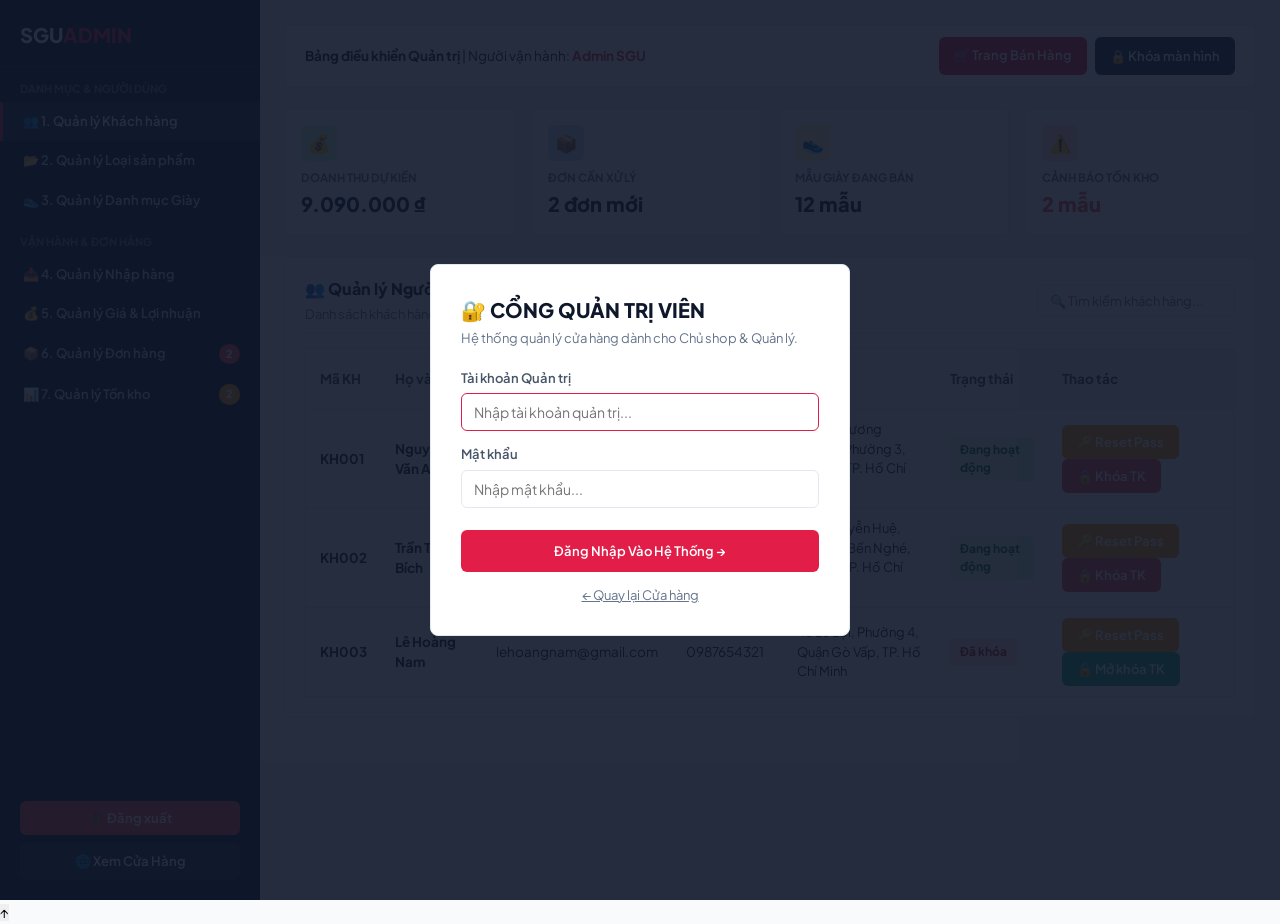
==== commit 3fcfc844: "fix(admin): remove suggested admin username and password hints from login screen" ====
--- a/admin.html
+++ b/admin.html
@@ -24,18 +24,17 @@
             <p>Hệ thống quản lý cửa hàng dành cho Chủ shop & Quản lý.</p>
             <div class="form-group">
                 <label for="admin-user">Tài khoản Quản trị</label>
-                <input type="text" id="admin-user" class="form-control" placeholder="Tài khoản (admin)..." autocomplete="username" onkeydown="if(event.key==='Enter') document.getElementById('admin-pass').focus()">
+                <input type="text" id="admin-user" class="form-control" placeholder="Nhập tài khoản quản trị..." autocomplete="username" onkeydown="if(event.key==='Enter') document.getElementById('admin-pass').focus()">
             </div>
             <div class="form-group">
                 <label for="admin-pass">Mật khẩu</label>
-                <input type="password" id="admin-pass" class="form-control" placeholder="Mật khẩu (admin123)..." autocomplete="current-password" onkeydown="if(event.key==='Enter') loginAdmin()">
+                <input type="password" id="admin-pass" class="form-control" placeholder="Nhập mật khẩu..." autocomplete="current-password" onkeydown="if(event.key==='Enter') loginAdmin()">
             </div>
             <button class="btn btn-primary" style="width: 100%; padding: 12px; margin-top: 8px;" onclick="loginAdmin()">
                 Đăng Nhập Vào Hệ Thống →
             </button>
-            <div style="margin-top: 14px; display: flex; justify-content: space-between; font-size: 12px; color: var(--gray);">
-                <span>💡 Demo: <strong>admin</strong> | <strong>admin123</strong></span>
-                <a href="index.html" style="text-decoration: underline;">← Quay lại Cửa hàng</a>
+            <div style="margin-top: 14px; text-align: center; font-size: 13px;">
+                <a href="index.html" style="text-decoration: underline; color: var(--gray);">← Quay lại Cửa hàng</a>
             </div>
         </div>
     </div>
